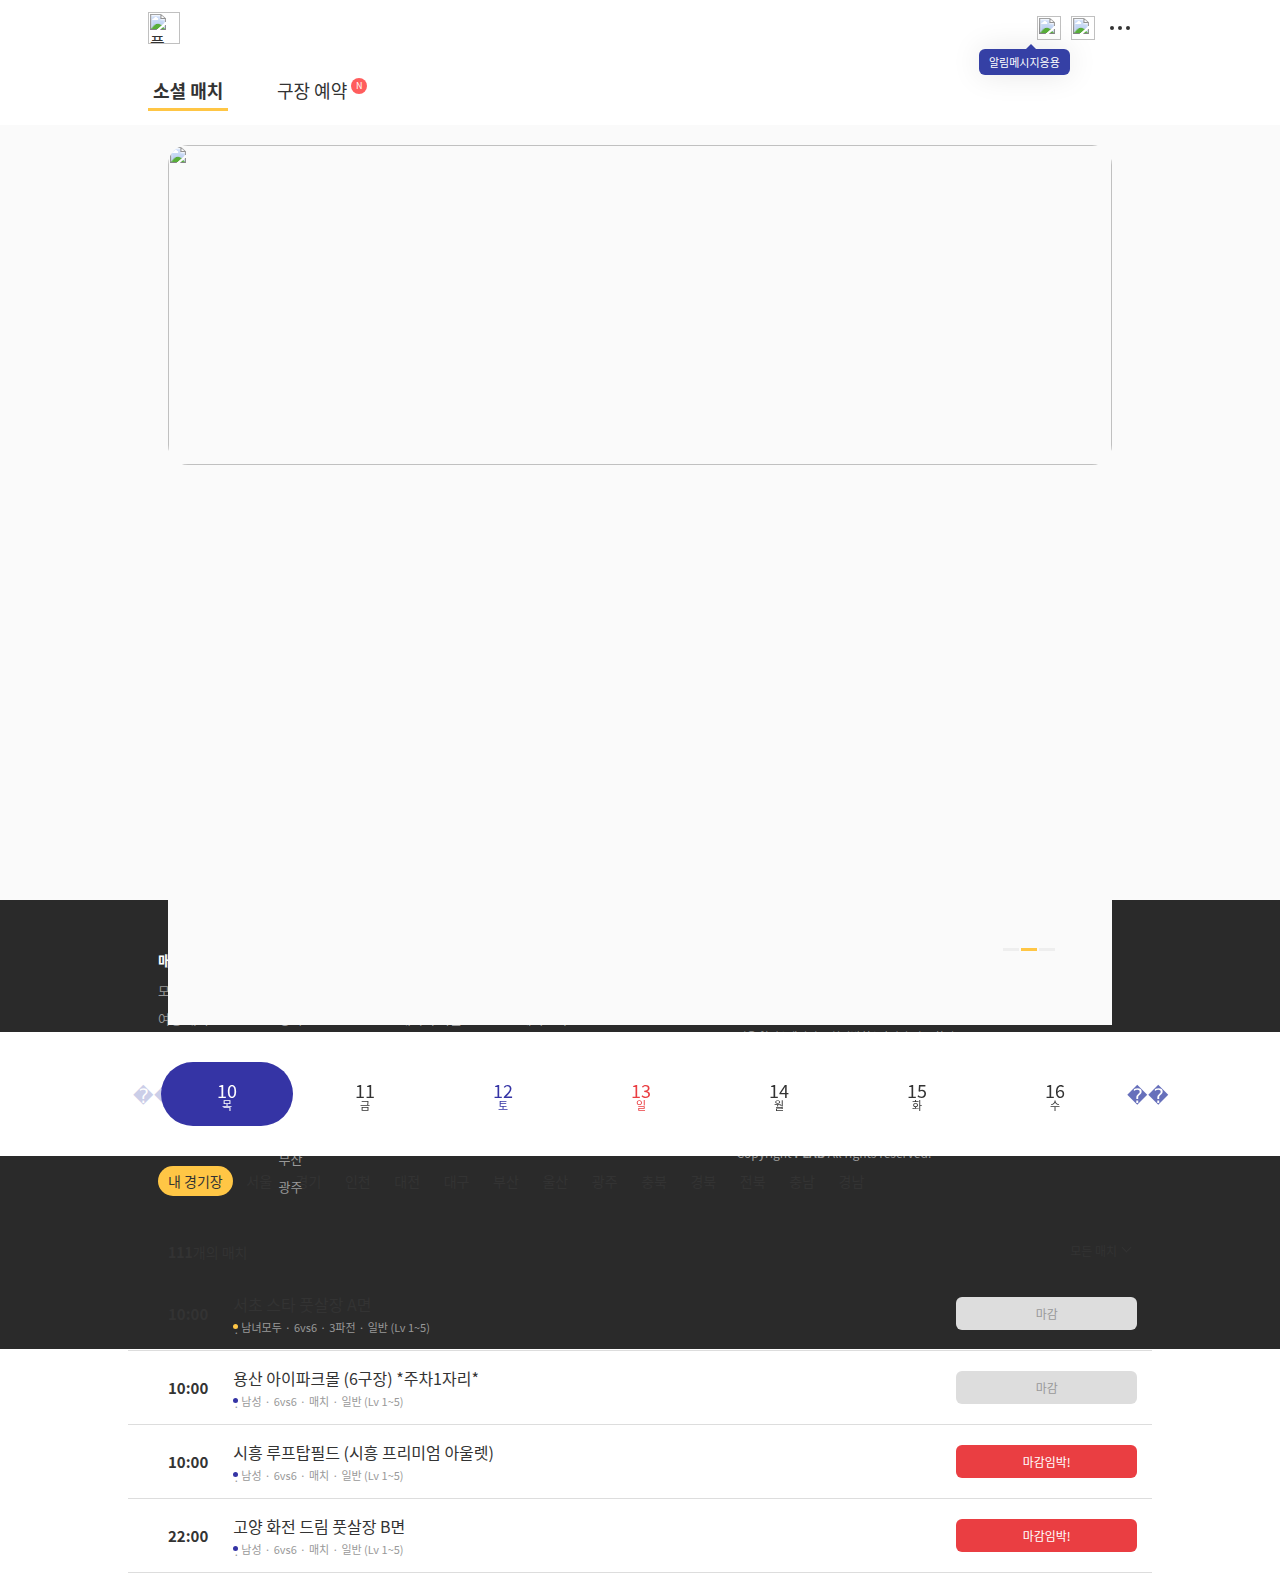
==== index81.html @ 41fa1c15 "6/13 중간 업로드" ====
<html>

<head>

    <!-- Anti-flicker snippet (recommended)  -->

    <!-- Bootstrap CSS -->
    <script src="https://code.jquery.com/jquery-2.2.4.min.js"
        integrity="sha256-BbhdlvQf/xTY9gja0Dq3HiwQF8LaCRTXxZKRutelT44=" crossorigin="anonymous"></script>
    <script type="text/javascript" src="http://ajax.googleapis.com/ajax/libs/jquery/1.8.3/jquery.min.js"> </script>
    
    <!-- modal -->
    <script src="https://cdnjs.cloudflare.com/ajax/libs/jquery/3.0.0/jquery.min.js"></script>
    <script src="https://cdnjs.cloudflare.com/ajax/libs/jquery-modal/0.9.1/jquery.modal.min.js"></script>
    <link rel="stylesheet" href="https://cdnjs.cloudflare.com/ajax/libs/jquery-modal/0.9.1/jquery.modal.min.css" />
    <!-- 메인배너 슬라이더 -->
    <script type="text/javascript" href="slick.min.js"></script>
    <!-- 사이트에서 가져온 CSS -->
    <!-- <link rel="stylesheet" type="text/css" href="styles6.css"> -->
    <link rel="stylesheet" type="text/css" href="styles1623313680.css">
    <link rel="stylesheet" type="text/css" href="slick.css">
    <link rel="stylesheet" type="text/css" href="slick-theme.css">

    <style>
        body,
        html {
            margin: 0;
            font-family: 'Apple SD Gothic Neo', 'Noto Sans CJK KR', 'Malgun Gothic', 'dotum', 'gulim', sans-serif;
            background-color: white;
            width: 100%;
            height: 100%;
            transition: 0.25s;
            -webkit-transition: 0.25s;
            -moz-transition: 0.25s;
            -o-transition: 0.25s;
        }

        html {
            height: 100%;
        }

        body {
            min-height: 100%;
        }

        * {
            box-sizing: border-box;
            outline: none;
        }

        img {
            border: 0 none;
        }

        a {
            outline: none;
            color: #333;
            text-decoration: none;
            cursor: pointer;
        }

        html,
        body,
        div,
        span,
        applet,
        object,
        iframe,
        h1,
        h2,
        h3,
        h4,
        h5,
        h6,
        p,
        blockquote,
        pre,
        a,
        abbr,
        acronym,
        address,
        big,
        cite,
        code,
        del,
        dfn,
        em,
        img,
        ins,
        kbd,
        q,
        s,
        samp,
        small,
        strike,
        strong,
        sub,
        sup,
        tt,
        var,
        b,
        u,
        i,
        center,
        dl,
        dt,
        dd,
        ol,
        ul,
        li,
        fieldset,
        form,
        label,
        legend,
        table,
        caption,
        tbody,
        tfoot,
        thead,
        tr,
        th,
        td,
        article,
        aside,
        canvas,
        details,
        embed,
        figure,
        figcaption,
        footer,
        header,
        hgroup,
        menu,
        nav,
        output,
        ruby,
        section,
        summary,
        time,
        mark,
        audio,
        video {
            margin: 0;
            padding: 0;
            border: 0;
            vertical-align: baseline;
        }

        ol,
        ul,
        li {
            list-style: none
        }

        pre {
            white-space: pre-wrap;
            word-wrap: break-word;
            word-break: keep-all;
            overflow: auto;
            font-family: 'Apple SD Gothic Neo', 'Noto Sans CJK KR', 'Malgun Gothic', 'dotum', 'gulim', sans-serif;
        }

        pre a {
            color: #3534A5;
            text-decoration: underline;
        }

        .clear {
            clear: both;
        }

        .hide {
            display: none;
        }

        /* 초기화 */
        article,
        aside,
        details,
        figcaption,
        figure,
        footer,
        header,
        hgroup,
        menu,
        nav,
        section {
            display: block
        }

        /*legend {position:absolute;margin:0;padding:0;font-size:0;line-height:0;text-indent:-9999em;overflow:hidden}*/
        img {
            vertical-align: middle;
        }

        input,
        button {
            margin: 0;
            padding: 0;
            font-family: 'Malgun Gothic', dotum, sans-serif;
            font-size: 1em
        }

        input[type="submit"] {
            cursor: pointer
        }

        button {
            cursor: pointer;
            border: none;
        }

        select {
            margin: 0
        }

        p {
            margin: 0;
            padding: 0;
            word-break: break-all
        }

        hr {
            display: none
        }

        pre {
            font-size: 1.1em
        }

        *,
        :after,
        :before {
            -webkit-box-sizing: border-box;
            -moz-box-sizing: border-box;
            box-sizing: border-box;
        }

        /* SET */
        [v-cloak] {
            display: none;
        }

        @media (min-width: 1024px) {
            .carousel--container {
                border-bottom: 1px solid #ddd;
                margin-bottom: 50px;
            }

            .carousel--container {
                background-color: #fafafa;
                margin: 0 auto;
            }

            .carousel--container .slick-slider {
                max-width: 1024px;
                padding: 0 40px;
                margin: 0 auto;
            }

            .carousel--hero {
                background-color: #fafafa;
                margin: 0 auto;
                margin-bottom: 6px;
                padding: 20px 0;
            }

            .carousel--ipsum {
                height: 320px;
                background-color: #333;
                ;
            }

            .carousel--title {
                padding: 40px 70px;
            }

            .carousel--title .carousel--title__starred {
                font-size: 14px;
            }

            .carousel--title h3 {
                font-size: 24px;
            }

            .carousel--title p {
                font-size: 14px;
            }

            .carousel--navi ul li {
                background-color: #ccc;
            }

            .carousel--card {
                height: 360px;
                padding: 50px;
            }

            .carousel--card .carousel--card--title {
                color: white;
                margin-top: 20px;
            }

            .carousel--card .carousel--card--title p {
                font-size: 20px;
            }

            .carousel--card .carousel--card--title h3 {
                font-size: 54px;
                margin-bottom: 30px;
            }

            .carousel--card .carousel--card--title span {
                color: #ffc645;
                font-size: 18px;
            }

            .carousel--card .carousel--card--emoji {
                font-size: 170px;
                right: 7%;
                bottom: 5%;
            }

            .carousel--img img {
                height: 320px;
            }

            .slick-slide img.carousel--img_m {
                display: none;
            }

            .slick-slide img.carousel--img_pc {
                display: block;
            }

            .carousel--card .carousel--card--overlay {
                padding: 50px;
            }

            .carousel--card .carousel--card--title img {
                height: 24px;
            }

            .carousel--card .carousel--card--overlay .carousel--card--title h3 {
                font-size: 27px;
            }

            .carousel--container .carousel--wrapper .slick-dots {
                right: 80px;
                bottom: 80px;
            }
        }


        /*SWIPETAB*/
        .swipe-tab-content {
            position: relative;
            min-height: 365px;


        }

        @media screen and (min-width: 767px) {
            .swipe-tab-content {
                min-height: 500px;
            }
        }

        .swipe-tab {
            display: flex;
            align-items: center;
            justify-content: center;
            background: none;
            border: 0;
            color: $swipe-tab-color;
            cursor: pointer;
            text-align: center;
            border-bottom: 2px solid rgba($swipe-active-tab-color, 0);
            transition: all 0.5s;
        }

        .swipe-tab:hover {}

        .swipe-tab.active-tab {
            color: white;
            font-weight: bold;
        }

        .swipe-tab .dateWrap {
            border-radius: 40px;
            padding: 13px 0;
            margin: 0 3px;
            display: none;
        }

        .swipe-tab .dateWrap:first-child {
            display: none;
        }

        .swipe-tab.slick-initialized .dateWrap {
            display: block;
        }

        .swipe-tab .dateWrap p {
            font-size: 18px;
            line-height: 14px;
            padding-top: 8px;
            font-weight: 400;
        }

        .swipe-tab .dateWrap span {
            font-size: 11px;
        }

        .swipe-tab.active-tab .dateWrap {
            background-color: #3540A5;
        }

        /* modal css */
@media (min-width: 1024px) {
	.modal--container.isFull .modal--wrapper {
		position: initial;
		height: 100%;
		width: 100%;
	}
	.modal--container.isFull .modal--body {
		overflow-y: initial;
		width: 540px;
		margin: 0 auto;
	}
	.modal--wrapper {
		width: 540px;
		height: 540px;
		right: 0;
		top: 50%;
		bottom: 50%;
		margin: auto;
		border-radius: 20px;
		transform: initial;
	}
	.modal--wrapper.isFull {
		border-radius: 20px;
		width: 540px;
		height: 540px;
	}
	#manager_home .modal--wrapper.isFull .modal--body {
		width: 540px;
	}
	.modal--no-data .intro-wrapper {
		width: 80%;
		margin: 0 auto;
	}
	.modal--no-data .intro-box .intro {
		font-size: 14px; 
	}
	.modal--no-data .desc li p {
		font-size: 14px;
	}
	/* .modal--wrapper {
		max-width: 540px;
		height: fit-content;
		padding-bottom: 100px;
		position: fixed;
		max-height: 540px;
	}
	.modal--wrapper--full {
		max-width: 540px;
		position: fixed;
		max-height: 540px;
	}
	.modal--wrapper.isFull {
		max-width: 540px;
		height: fit-content;
		padding-bottom: 100px;
		position: fixed;
		border-radius: 20px;
	} */
	.modal--wrapper.isFull .modal--bottom .modal--button .btn {
		border-radius: 0 0 20px 20px;
	}
	.modal--wrapper.isFullScroll {
		border-radius: 20px;
		height: 100%;
		max-width: 540px;
		max-height: 100%;
		margin-top: 50px;
		top: initial;
		bottom: initial;
	}
	.modal--mask.white--mask {
		background-color: white;
	}
	.my--style--title {
		font-size: 14px;
		margin: 0;
		background-color: white;
		color: #333;
		text-align: center;
		padding: 20px;
		margin-bottom: 30px;
		width: 100%;
		display: block;
		border-bottom: 1px solid #ddd;
	}
}

    </style>
</head>

<body>
    <div class="container" id="plabContainer">
        <div class="navbar" id="navbar-main">
            <div class="navContainer home">
                <div class="newLogo">
                    <a href="/"><img src="https://plab-football.s3.amazonaws.com/static/img/logo.svg" alt="플랩풋볼"></a>
                </div>
                <div class="top--menu" id="userMenu">
                    <!-- <div class="">
                    <input id="searchId" placeholder="지역, 구장">
                    <span id="searchBtn" onclick="getSearch()">검색</span>
                  </div> -->

                    <div class="mainTab">
                        <!-- <a href="/mypage/myrecord/">
                        <img src="https://plab-football.s3.amazonaws.com/static/img/ic_plabfit.svg" alt="플랩핏">
                      </a> -->
                        <a href="/mypage/myplab/">
                            <img src="https://plab-football.s3.amazonaws.com/static/img/ic_mymatch.svg" alt="나의 매치">
                            <transition name="fade" v-if="waitReviews">
                                <div class="filter__toast">알림메시지응용</div>
                            </transition>
                        </a>
                        <a href="/mypage/">
                            <img src="https://plab-football.s3.amazonaws.com/static/img/ic_my.svg" alt="나의 플랩풋볼">
                        </a>
                    </div>

                    <div id="sidebar-main-trigger" class="icon">
                        <div class="moreIconWrap">
                            <div class="moreIcon"></div>
                            <div class="moreIcon"></div>
                            <div class="moreIcon"></div>
                        </div>
                    </div>

                </div>
            </div>
        </div>

        <div class="sidebar main" id="sidebar-main">
            <div class="wrapper">
                <nav>
                    <ul class="menu">
                        <li>
                            <a href="/about/">
                                <img src="https://plab-football.s3.amazonaws.com/static/img/ic_about.svg" alt="플랩풋볼 소개">
                                <span>플랩풋볼 소개</span>
                            </a>
                        </li>
                        <li>
                            <a href="/manager/apply/">
                                <img src="https://plab-football.s3.amazonaws.com/static/img/ic_about_manager.svg"
                                    alt="플랩풋볼 매니저 지원">
                                <span>매니저 지원</span>
                            </a>
                        </li>
                        <!--
                    <li>
                      <a href="/partnership/">
                        <img src="https://plab-football.s3.amazonaws.com/static/img/ic_about.svg">
                        <span>구장 제휴 안내</span>
                      </a>
                    </li>-->
                        <li class="separateLine"></li>
                        <li>
                            <a href="/cs/6/topics/">
                                <img src="https://plab-football.s3.amazonaws.com/static/img/ic_notice.svg" alt="공지사항">
                                <span>공지사항</span>
                            </a>
                        </li>
                        <li>
                            <a href="/cs/">
                                <img src="https://plab-football.s3.amazonaws.com/static/img/ic_help.svg" alt="자주 묻는 질문">
                                <span>자주 묻는 질문</span>
                            </a>
                        </li>
                        <li>
                            <a href="http://pf.kakao.com/_xmxhlAC">
                                <img src="https://plab-football.s3.amazonaws.com/static/img/ic_1on1.svg" alt="1:1 문의">
                                <span>1:1 문의</span>
                            </a>
                        </li>
                        <li class="separateLine"></li>
                        <p class="sideSub">SNS에서 플랩풋볼의 스토리를 들어보세요</p>
                        <li class="submenu">
                            <a href="https://www.facebook.com/plabfootball/?eid=ARCbIV7J0pdkC-eNTR8kOKz3Ce0WYjnpR9McmLlOQheslzEURQrjx5wYdcwv0SAVs3DofNPxG6_iaY_f"
                                target="_blank">
                                <img src="https://plab-football.s3.amazonaws.com/static/img/ic_fb.svg" alt="플랩풋볼 페이스북">
                                <span>페이스북</span>
                            </a>
                        </li>
                        <li class="submenu">
                            <a href="https://www.facebook.com/groups/plabfootball/" target="_blank">
                                <img src="https://plab-football.s3.amazonaws.com/static/img/ic_fbgroup.svg"
                                    alt="플랩풋볼 페이스북 그룹">
                                <span>페이스북 그룹</span>
                            </a>
                        </li>
                        <li class="submenu">
                            <a href="https://www.instagram.com/plabfootball/" target="_blank">
                                <img src="https://plab-football.s3.amazonaws.com/static/img/ic_ig.svg" alt="플랩풋볼 인스타그램">
                                <span>인스타그램</span>
                            </a>
                        </li>
                    </ul>
                </nav>
            </div>
        </div>

        <div id="app">
            <div class="navigation--container">
                <div class="navigation--wrapper">
                    <div class="navigation--item">
                        <a class="selected" href="/">소셜 매치</a>
                        <a href="/rental/">
                            구장 예약
                            <span class="is_new">N</span>
                        </a>
                    </div>
                </div>
            </div>
            <div class="carousel--container">
                <ul class="carousel--wrapper slick-initialized slick-slider slick-dotted">
                    <!-- 슬라이드 main -->
                    <div class="slick-list draggable">
                        <div class="slick-track"
                            style="opacity: 1; width: 10384px; transform: translate3d(-1888px, 0px, 0px);">
                            <li class="carousel--hero slick-slide slick-cloned" data-slick-index="-1" aria-hidden="true"
                                tabindex="-1" style="width: 944px;"><a href="#" tabindex="-1">
                                    <div class="carousel--img">
                                        <img src="images/img1.gif" class="carousel--img_m">
                                        <img src="images/img1.gif" class="carousel--img_pc">
                                    </div>
                                </a></li>
                            <li class="carousel--hero slick-slide" data-slick-index="0" aria-hidden="true" tabindex="-1"
                                role="tabpanel" id="slick-slide10" aria-describedby="slick-slide-control10"
                                style="width: 944px;">
                                <a href="#" tabindex="-1">
                                    <div class="carousel--img">
                                        <img src="images/img2.gif" class="carousel--img_m">
                                        <img src="images/img2.gif" class="carousel--img_pc">
                                    </div>
                                </a>
                            </li>
                            <li class="carousel--hero slick-slide slick-current slick-active" data-slick-index="1"
                                aria-hidden="false" tabindex="0" role="tabpanel" id="slick-slide11"
                                aria-describedby="slick-slide-control11" style="width: 944px;"><a href="#" tabindex="0">
                                    <div class="carousel--img">
                                        <img src="images/img3.gif" class="carousel--img_m">
                                        <img src="images/img3.gif" class="carousel--img_pc">
                                    </div>
                                </a></li>

                            <!-- main 사진을 중앙에 보여주고 그 외 사진은 숨겨놓음 -->
                            <li class="carousel--hero slick-slide slick-cloned" data-slick-index="5" aria-hidden="true"
                                tabindex="-1" style="width: 944px;"><a href="#" tabindex="-1">
                                    <div class="carousel--img"><img src="images/img1.gif" class="carousel--img_m"> <img
                                            src="images/img1.gif" class="carousel--img_pc"></div>
                                </a></li>
                            <li class="carousel--hero slick-slide slick-cloned" data-slick-index="6" aria-hidden="true"
                                tabindex="-1" style="width: 944px;"><a href="#" tabindex="-1">
                                    <div class="carousel--img"><img src="images/img2.gif" class="carousel--img_m"> <img
                                            src="images/img2.gif" class="carousel--img_pc"></div>
                                </a></li>
                            <li class="carousel--hero slick-slide slick-cloned" data-slick-index="7" aria-hidden="true"
                                tabindex="-1" style="width: 944px;"><a href="#" tabindex="-1">
                                    <div class="carousel--img"><img src="images/img3.gif" class="carousel--img_m"> <img
                                            src="#" class="carousel--img_pc"></div>
                                </a></li>

                        </div>
                    </div>
                    <ul class="slick-dots" style="" role="tablist">
                        <li class="" role="presentation">
                            <button type="button" role="tab" id="slick-slide-control10" aria-controls="slick-slide10"
                                aria-label="1 of 3" tabindex="-1">1</button>
                        </li>
                        <li role="presentation" class="slick-active"><button type="button" role="tab"
                                id="slick-slide-control11" aria-controls="slick-slide11" aria-label="2 of 3"
                                tabindex="0" aria-selected="true">2</button>
                        </li>
                        <li role="presentation" class=""><button type="button" role="tab" id="slick-slide-control12"
                                aria-controls="slick-slide12" aria-label="3 of 3" tabindex="-1">3</button>
                        </li>
                    </ul>
                </ul>
            </div>

            <div class="main--match--container">
                <div id="dateNav" class="sub-header">
                    <div class="tabWrap">
                        <div class="swipe-tabs">
                            <ul class="swipe-tab slick-initialized slick-slider"><button
                                    class="slick-prev slick-arrow slick-disabled" aria-label="Previous" type="button"
                                    aria-disabled="true" style="">Previous</button>
                                <div class="slick-list draggable">
                                    <div class="slick-track"
                                        style="opacity: 1; width: 1932px; transform: translate3d(0px, 0px, 0px);">
                                        <li class="dateWrap slick-slide isActive slick-slide slick-current slick-active"
                                            data-slick-index="0" aria-hidden="false" tabindex="0" style="width: 132px;">
                                            <p>10</p> <span>목</span>
                                        </li>
                                        <li class="dateWrap slick-slide slick-active" data-slick-index="1"
                                            aria-hidden="false" tabindex="0" style="width: 132px;">
                                            <p>11</p> <span>금</span>
                                        </li>
                                        <li class="dateWrap slick-slide isSat slick-active" data-slick-index="2"
                                            aria-hidden="false" tabindex="0" style="width: 132px;">
                                            <p>12</p> <span>토</span>
                                        </li>
                                        <li class="dateWrap slick-slide isSun slick-active" data-slick-index="3"
                                            aria-hidden="false" tabindex="0" style="width: 132px;">
                                            <p>13</p> <span>일</span>
                                        </li>
                                        <li class="dateWrap slick-slide slick-active" data-slick-index="4"
                                            aria-hidden="false" tabindex="0" style="width: 132px;">
                                            <p>14</p> <span>월</span>
                                        </li>
                                        <li class="dateWrap slick-slide slick-active" data-slick-index="5"
                                            aria-hidden="false" tabindex="0" style="width: 132px;">
                                            <p>15</p> <span>화</span>
                                        </li>
                                        <li class="dateWrap slick-slide slick-active" data-slick-index="6"
                                            aria-hidden="false" tabindex="0" style="width: 132px;">
                                            <p>16</p> <span>수</span>
                                        </li>
                                        <li class="dateWrap slick-slide" data-slick-index="7" aria-hidden="true"
                                            tabindex="-1" style="width: 132px;">
                                            <p>17</p> <span>목</span>
                                        </li>
                                        <li class="dateWrap slick-slide" data-slick-index="8" aria-hidden="true"
                                            tabindex="-1" style="width: 132px;">
                                            <p>18</p> <span>금</span>
                                        </li>
                                        <li class="dateWrap slick-slide isSat" data-slick-index="9" aria-hidden="true"
                                            tabindex="-1" style="width: 132px;">
                                            <p>19</p> <span>토</span>
                                        </li>
                                        <li class="dateWrap slick-slide isSun" data-slick-index="10" aria-hidden="true"
                                            tabindex="-1" style="width: 132px;">
                                            <p>20</p> <span>일</span>
                                        </li>
                                        <li class="dateWrap slick-slide" data-slick-index="11" aria-hidden="true"
                                            tabindex="-1" style="width: 132px;">
                                            <p>21</p> <span>월</span>
                                        </li>
                                        <li class="dateWrap slick-slide" data-slick-index="12" aria-hidden="true"
                                            tabindex="-1" style="width: 132px;">
                                            <p>22</p> <span>화</span>
                                        </li>
                                        <li class="dateWrap slick-slide" data-slick-index="13" aria-hidden="true"
                                            tabindex="-1" style="width: 132px;">
                                            <p>23</p> <span>수</span>
                                        </li>
                                    </div>
                                </div><button class="slick-next slick-arrow" aria-label="Next" type="button" style=""
                                    aria-disabled="false">Next</button>
                            </ul>
                        </div>
                    </div>
                </div>
                <div class="main__filter">
                    <div class="main__match-filter">
                        <ul>
                            <li><a class="match-filter-item--active">내 경기장</a></li>
                            <li><a class="">서울</a></li>
                            <li><a class="">경기</a></li>
                            <li><a class="">인천</a></li>
                            <li><a class="">대전</a></li>
                            <li><a class="">대구</a></li>
                            <li><a class="">부산</a></li>
                            <li><a class="">울산</a></li>
                            <li><a class="">광주</a></li>
                            <li><a class="">충북</a></li>
                            <li><a class="">경북</a></li>
                            <li><a class="">전북</a></li>
                            <li><a class="">충남</a></li>
                            <li><a class="">경남</a></li>
                        </ul>
                    </div>
                    <div class="main--match--filter">
                        <div class="filter--results">
                            <p style=""><strong>111</strong>개의 매치</p>
                        </div>
                        <div class="filter--wrapper" id="filter--wrapper" data-toggle="modal"
                            data-target="#modalContainer">
                            <span>모든 매치</span>
                            <!---->
                        </div>
                    </div>
                </div>
            </div>


            <div class="list--match-schedule--container">
                <ul>
                    <!---->
                    <li class="list--match-schedule--item"><a>
                            <div class="list--match-schedule__time">
                                <p>10:00</p>
                            </div>
                            <div class="list--match-schedule__info">
                                <!---->
                                <!---->
                                <div class="match-list__title">
                                    <h3>서초 스타 풋살장 A면</h3>
                                    <!---->
                                </div>
                                <div class="label--match-option"><span class="match--option isMix">남녀모두</span>
                                    <span>6vs6</span>
                                    <span>3파전</span> <span>일반 (Lv 1~5)</span>
                                    <!---->
                                    <!---->
                                    <!---->
                                </div>
                            </div>
                            <div class="list--match-schedule__status">
                                <div class="match-status isFull">
                                    <p>마감</p>
                                </div>
                            </div>
                        </a>
                        <!---->
                        <!---->
                        <!---->
                        <!---->
                        <!---->
                    </li>
                    <li class="list--match-schedule--item"><a>
                            <div class="list--match-schedule__time">
                                <p>10:00</p>
                            </div>
                            <div class="list--match-schedule__info">
                                <!---->
                                <!---->
                                <div class="match-list__title">
                                    <h3>용산 아이파크몰 (6구장) *주차1자리*</h3>
                                    <!---->
                                </div>
                                <div class="label--match-option"><span class="match--option isMen">남성</span>
                                    <span>6vs6</span>
                                    <span>매치</span> <span>일반 (Lv 1~5)</span>
                                    <!---->
                                    <!---->
                                    <!---->
                                </div>
                            </div>
                            <div class="list--match-schedule__status">
                                <div class="match-status isFull">
                                    <p>마감</p>
                                </div>
                            </div>
                        </a>
                        <!---->
                        <!---->
                        <!---->
                        <!---->
                        <!---->
                    </li>
                    <li class="list--match-schedule--item"><a>
                            <div class="list--match-schedule__time">
                                <p>10:00</p>
                            </div>
                            <div class="list--match-schedule__info">
                                <!---->
                                <!---->
                                <div class="match-list__title">
                                    <h3>시흥 루프탑필드 (시흥 프리미엄 아울렛) </h3>
                                    <!---->
                                </div>
                                <div class="label--match-option"><span class="match--option isMen">남성</span>
                                    <span>6vs6</span>
                                    <span>매치</span> <span>일반 (Lv 1~5)</span>
                                    <!---->
                                    <!---->
                                    <!---->
                                </div>
                            </div>
                            <div class="list--match-schedule__status">
                                <div class="match-status isHurry">
                                    <p>마감임박!</p>
                                </div>
                            </div>
                        </a>
                        <!---->
                        <!---->
                        <!---->
                        <!---->
                        <!---->
                    </li>
                    <li class="list--match-schedule--item"><a>
                            <div class="list--match-schedule__time">
                                <p>22:00</p>
                            </div>
                            <div class="list--match-schedule__info">
                                <!---->
                                <!---->
                                <div class="match-list__title">
                                    <h3>고양 화전 드림 풋살장 B면</h3>
                                    <!---->
                                </div>
                                <div class="label--match-option"><span class="match--option isMen">남성</span>
                                    <span>6vs6</span>
                                    <span>매치</span> <span>일반 (Lv 1~5)</span>
                                    <!---->
                                    <!---->
                                    <!---->
                                </div>
                            </div>
                            <div class="list--match-schedule__status">
                                <div class="match-status isHurry">
                                    <p>마감임박!</p>
                                </div>
                            </div>
                        </a>
                        <!---->
                        <!---->
                        <!---->
                        <!---->
                        <!---->
                    </li>

                </ul>
            </div>


        </div>



    </div>

    <!--  -->

    <div id="footer">
        <div class="footerWrap">

            <div class="footerNav">
                <ul>
                    <h3>매치</h3>
                    <li>
                        <a href="/">모든 매치</a>
                    </li>
                    <li>
                        <a href="/explore/1/matches/">여성 매치</a>
                    </li>
                    <li>
                        <a href="/explore/2/matches/">남녀모두 매치</a>
                    </li>
                    <li>
                        <a href="/explore/22/matches/">초급 매치</a>
                    </li>
                    <li>
                        <a href="/explore/3/matches/">중급 매치</a>
                    </li>
                </ul>
                <ul class="footerDul">
                    <h3>서비스 지역</h3>
                    <li>
                        <a href="/region/1/matches/">서울</a>
                    </li>
                    <li>
                        <a href="/region/3/matches/">경기</a>
                    </li>
                    <li>
                        <a href="/region/8/matches/">인천</a>
                    </li>
                    <li>
                        <a href="/region/7/matches/">대전·충청</a>
                    </li>
                    <!-- <li>
                  <a href="/region/13/matches/">충북</a>
                </li> -->
                    <li>
                        <a href="/region/2/matches/">대구·경북</a>
                    </li>
                    <li>
                        <a href="/region/11/matches/">울산</a>
                    </li>
                    <li>
                        <a href="/region/10/matches/">부산</a>
                    </li>
                    <li>
                        <a href="/region/6/matches/">광주</a>
                    </li>
                </ul>
                <ul>
                    <h3>플랩풋볼</h3>
                    <li>
                        <a href="/about/">플랩풋볼 소개</a>
                    </li>
                    <li>
                        <a href="/manager/apply/">매니저 지원</a>
                    </li>
                    <li>
                        <a href="https://www.notion.so/LET-S-PLAB-4718d190580047e6ab6ecb34a0dac215">채용</a>
                    </li>
                    <li>
                        <a href="/cs/6/topics/">공지사항</a>
                    </li>
                    <li>
                        <a href="/cs/">자주 묻는 질문</a>
                    </li>
                    <li>
                        <a href="http://pf.kakao.com/_xmxhlAC">1:1 문의</a>
                    </li>
                </ul>
                <ul>
                    <h3>소셜 미디어</h3>
                    <li>
                        <a href="https://www.instagram.com/plabfootball/" target="_blank">인스타그램</a>
                    </li>
                    <li>
                        <a href="https://www.facebook.com/plabfootball/?eid=ARCbIV7J0pdkC-eNTR8kOKz3Ce0WYjnpR9McmLlOQheslzEURQrjx5wYdcwv0SAVs3DofNPxG6_iaY_f"
                            target="_blank">페이스북</a>
                    </li>
                    <li>
                        <a href="https://www.facebook.com/groups/plabfootball/" target="_blank">페이스북 그룹</a>
                    </li>
                </ul>
            </div>
            <div class="company">
                <h2><a href="/">plabfootball.com</a></h3>
                    <p>풋살하고 싶을 땐, 플랩풋볼</p>
                    <span><a href="/term/">이용 약관 | </a><a href="/privacy/">개인정보 처리방침 | </a><a
                            href="https://www.ftc.go.kr/bizCommPop.do?wrkr_no=6508100575">사업자 정보 확인</a></span><br>
                    <span>플랩풋볼 | 서울특별시 마포구 잔다리로31 제우피스빌딩 2층 | contact@plabfootball.com</span>
                    <span>주식회사 마이플레이컴퍼니 | 사업자번호 650-81-00575 | 대표 강동규 | 통신판매업 신고 2020-서울마포-4411</span>
                    <span class="copyright">Copyright <b>PLAB</b> All rights reserved.</span>
            </div>
        </div>
    </div>
    </div>
    <div data-sidebar-main="mask"
        style="position: fixed; inset: 0px; z-index: 2999; display: none; background-color: rgb(0, 0, 0); opacity: 0.5;">
    </div>

    <script>
        $(document).ready(function () {

            // 모든 매치 모달팝업 클릭이벤트
            // filter--wrapper
            $('#filter--wrapper').on("click", function () {
                console.log("clicked");
                $("#modalContainer").modal("show");
            });

        });


        /* 
                $(document).ready(function () {

            // 모든 매치 모달팝업 클릭이벤트
            // filter--wrapper
            $('#filter--wrapper').on("click", function () {
                console.log("clicked");
                $("#modal--container").modal("show");
            });

        });
        
        */
    </script>
</body>

</html>
---- styles6.css ----
@charset "UTF-8";
@import url('https://fonts.googleapis.com/css2?family=Montserrat:wght@700&display=swap');
/* CSS Document */
body, html {
	margin: 0;
	font-family:'Apple SD Gothic Neo','Noto Sans CJK KR', 'Malgun Gothic', 'dotum', 'gulim',sans-serif;
	color: #333;
	background-color: white;
	width:100%;
	height: 100%;
	transition: 0.25s;
	-webkit-transition: 0.25s;
	-moz-transition: 0.25s;
	-o-transition: 0.25s;
}
html {
  height: 100%;
}
body {
  min-height: 100%;
}
* {
	box-sizing: border-box;
	outline: none;
}
img {
	border:0 none;
}
a {
	outline:none;
	color:#333;
	text-decoration:none;
	cursor: pointer;
}
html, body, div, span, applet, object, iframe, h1, h2, h3, h4, h5, h6, p, blockquote, pre, a, abbr, acronym, address, big, cite, code, del, dfn, em, img, ins, kbd, q, s, samp, small, strike, strong, sub, sup, tt, var, b, u, i, center, dl, dt, dd, ol, ul, li, fieldset, form, label, legend, table, caption, tbody, tfoot, thead, tr, th, td, article, aside, canvas, details, embed, figure, figcaption, footer, header, hgroup, menu, nav, output, ruby, section, summary, time, mark, audio, video {
	margin: 0;
	padding: 0;
	border: 0;
	vertical-align: baseline;
}
ol, ul, li {
	list-style:none
}
pre {
	white-space: pre-wrap;
	word-wrap: break-word;
	word-break: keep-all;
	overflow: auto;
	font-family:'Apple SD Gothic Neo','Noto Sans CJK KR', 'Malgun Gothic', 'dotum', 'gulim',sans-serif;
}
pre a {
    color: #3534A5;
    text-decoration: underline;
}
.clear {
	clear: both;
}
.hide {
	display: none;
}

/* 초기화 */
article, aside, details, figcaption, figure, footer, header, hgroup, menu, nav, section {display:block}
/*legend {position:absolute;margin:0;padding:0;font-size:0;line-height:0;text-indent:-9999em;overflow:hidden}*/
img {vertical-align:middle;}
input, button {margin:0;padding:0;font-family:'Malgun Gothic', dotum, sans-serif;font-size:1em}
input[type="submit"]{cursor:pointer}
button {cursor:pointer; border:none;}

select {margin:0}
p {margin:0;padding:0;word-break:break-all}
hr {display:none}
pre {font-size:1.1em}

*, :after, :before {
    -webkit-box-sizing: border-box;
    -moz-box-sizing: border-box;
    box-sizing: border-box;
}
/*FORM*/
form p {
	font-size: 12px;
	margin-top: 20px;
	margin-left: 5px;
}

/*INPUT*/
input[type=text],input[type=password], textarea, select {
	-webkit-transition: all 0.30s ease-in-out;
	-moz-transition: all 0.30s ease-in-out;
	-ms-transition: all 0.30s ease-in-out;
	-o-transition: all 0.30s ease-in-out;
	outline: none;
}

input[type=text]:focus,input[type=password]:focus, textarea:focus, select:focus{
	border: 1px solid #3540A5 !important;
}
input {
	padding: 15px 10px;
	border-radius: 6px;
	border: 1px solid #ddd;
	box-shadow: none;
	outline: none;
	background-color: #fafafa;
	-webkit-appearance: none;
    appearance: none;
	font-size: 16px;
	color: #333333;
}
select {
    background: url('./../img/ic_arrow.png') no-repeat 95% 50%;
	padding: 15px 10px;
	border-radius: 6px;
	border: 1px solid #ddd;
	box-shadow: none;
	outline: none;
	color: #333333;
	background-color: #fafafa;
	-webkit-appearance: none;
	font-size: 16px;
    -webkit-appearance: none;
    -moz-appearance: none;
    -ms-appearance: none;
    -o-appearance: none;
    appearance: none;
    -webkit-box-sizing: border-box;
    -moz-box-sizing: border-box;
    box-sizing: border-box;
}
input.inputFull, select.inputFull {
	width: 100%;
}
.inputWrap50 {
	width: 49%;
	float: left;
}
.inputWrap50:first-child {
	margin-right: 1%;
}
.inputWrap50:nth-child(2) {
	margin-left: 1%;
}
.inputWrap33 {
	width: 32%;
	float: left;
	margin-left: 2%;
}
.inputWrap33:first-child {
	margin-left: 0;
}
.inputWrap33 input, .inputWrap33 textarea, .inputWrap33 select{
	width: 100%;
}
.select50R {
}
.inputWrap {
	margin: 5px 0;
	/**display: inline-flex;**/
	width: 100%;
	overflow: auto;
}
.inputDWrap {
	overflow: auto;
	margin: 5px 0;
	display: inline-block;
	width: 100%;
}
.input3Wrap {
	margin: 5px 0;
	/**display: inline-flex;**/
	width: 100%;
	overflow: auto;
}
.input3Wrap select:nth-child(3) {
	margin: 0 2%;
}
form.orderForm {
	max-width: 480px;
	margin: 0 auto;
}
.orderTitle {
	margin: 0 20px;
	padding-top: 30px;
}
.orderTitle h2 {
	font-size: 24px;
	font-weight: 300;
	border-bottom: 3px solid #FFC645;
	display: inline-block;
	margin-bottom: 8px;
}
form.orderForm input {
	padding: 12px 10px;
}
form.orderForm .inputWrap label {
	float: left;
	width: 25%;
	margin: inherit;
	line-height: 35px;
	display: inherit;
	font-size: 14px;
}
form.orderForm .inputWrap span {
	font-size: 12px;
	word-break: keep-all;
}
form.orderForm .inputWrap .nowParking {
	font-size: 12px;
	color: #14B569;
	font-weight: 600;
	margin-left: 0;
	margin-top: 10px;
	word-break: keep-all;
}
form.orderForm .inputWrap .inputNotice {
	font-size: 12px;
	color: #14B569;
	margin-left: 0;
	margin-bottom: 10px;
	margin-top: 5px;
	word-break: keep-all;
}
form.orderForm .inputWrap .nowParking a,
form.orderForm .inputWrap .inputNotice a
{
	display: block;
	text-decoration: underline;
	color: #3534A5;
	padding: 5px 0;
}
form.orderForm fieldset h3 {
	margin-bottom: 10px;
}
form.orderForm .orderInfo {
	padding: 20px;
}
form.orderForm .orderInfo h3 {
	color: #3540A5;
}
form.orderForm .orderPay {
	background-color: #3540A5;
	color: white;
	padding: 20px;
}
form.orderForm .orderPay fieldset {
	margin-bottom: 20px;
	padding-bottom: 20px;
}
form.orderForm .orderPay .payment h3 {
	color: #FFC645;
}
form.orderForm .inputWrap input {
}
form.orderForm .inputWrapper {
	width: 75%;
	float: left;
}
.radioWrap {
    display: inline-block;
    margin-right: 20px;
}
.radioBtn {
	display: inline-block;
    position: relative;
    padding-left: 25px;
    cursor: pointer;
    font-size: 18px;
    -webkit-user-select: none;
    -moz-user-select: none;
    -ms-user-select: none;
    user-select: none;
}
.radioBtn input {
    position: absolute;
    opacity: 0;
    cursor: pointer;
}
.radioBtn input:checked ~ .checkmark {
    background-color: #ea3e42;
    border: 1px solid #ea3e42;
}
.radioBtn input:checked ~ .checkmark:after {
	display: block;
}
.radioBtn .checkmark:after {
	top: 6px;
    left: 6px;
    width: 6px;
    height: 6px;
    border-radius: 50%;
    background: white;
}
.checkmark:after {
	content: "";
    position: absolute;
    display: none;
}
.checkmark {
	position: absolute;
    top: 0;
    left: 0;
    height: 20px;
    width: 20px;
    border: 1px solid #ddd;
    background-color: #eee;
    border-radius: 50%;
}
/*CheckboxCustom*/
.checkbox {
  position: absolute;
  opacity: 0;
  width: inherit;
}

.checkbox + label {
	position: relative;
	cursor: pointer;
	padding: 0;
	font-size: 14px;
}
.checkbox + label.stdCheck {
	font-size: 18px;
	display: block;
}
.checkbox + label.stdCheck p {
	display: inline-block;
	font-size: 14px;
}
.filterItem span {
	font-size: 12px;
	color: #999;
	display: block;
}

.checkbox:hover + label:before {
}

.checkbox:focus + label:before {
}

.checkbox:checked + label:before {
	background: #3540A5;
}

.checkbox:checked + label:after {
	content: '';
	position: absolute;
	left: 5px;
	top: 8px;
	background: #dddddd;
	width: 2px;
	height: 2px;
	box-shadow: 
	  2px 0 0 white,
	  4px 0 0 white,
	  4px -2px 0 white,
	  4px -4px 0 white,
	  4px -6px 0 white,
	  4px -8px 0 white;
	transform: rotate(45deg);
}
.checkbox + label:before {
	content: '';
	margin-right: 5px;
	display: inline-block;
	vertical-align: text-top;
	width: 20px;
	height: 20px;
	background: #dddddd;
	border-radius: 100px;
}
.filterItem .checkbox + label:before {
	margin-top: 4px;
	float: left;
	width: 27px;
	height: 27px;
}
.filterItem .checkbox:checked + label:after {
	left: 8px;
	top: 17px;
}
/*FILTER*/
.filter {
	padding: 20px;
	background-color: #1a1a1a;
	color: white;
}
.filter ul {
	display: flex;
	flex-wrap: wrap;
}
.filter h2 {
	margin-bottom: 10px;
	font-size: 16px;
}
.filter h3 {
	margin-bottom: 5px;
	font-weight: 400;
	font-size: 14px;
}
.filter ul li {
	margin: 10px 0;
	margin-right: 5px;
}
.filterCheck {
  position: absolute;
  opacity: 0;
  width: inherit;
}
.filterCheck label {
}
.filterCheck + label {
	position: relative;
	cursor: pointer;
	font-size: 12px;
	color: #999;
	border-radius: 20px;
	padding: 5px 10px;
	background-color: black;
}
.filterCheck.grey + label {
	color: #999999;
	background-color: #eeeeee;
}

.filterCheck:checked + label {
	color: #2a2a2a;
	background-color: #FFC645;
}
/*BTN*/
.btn {
	width: 100%;
	background-color: #3540A5;
	color: white;
	border-radius: 6px;
	border: none;
	box-shadow: none;
	padding: 15px 10px;
	-webkit-transition: background-color 0.3s ease-out;
	-moz-transition: background-color 0.3s ease-out;
	-o-transition: background-color 0.3s ease-out;
	transition: background-color 0.3s ease-out;
	-webkit-appearance: none;
	display: block;
	text-align: center;
	cursor: pointer;
}
.btn.small {
	width: initial;
	min-width: 120px;
	background-color: #eee;
	color: #2a2a2a;
	font-size: 14px;
	border-radius: 50px;
	display: inline-block;
	padding: 10px;
	cursor: pointer;
}
.btn.normal {
	background-color: #eee;
	color: #333;
	width: 50%;
	margin: 0 auto;
}
.btn.smRegist {
	background-color: #FFC645;
	color: #2a2a2a;
	font-size: 14px;
	display: initial;
	padding: 10px 14px;
}
.btn.action {
    background-color: #3540A5;
    width: 80%;
    font-size: 18px;
    line-height: 24px;
}
.btn.return {
	background-color: #ddd;
	color: #666;
	padding: 10px 0;
}
.btn.wide {
	max-width: 480px;
	padding: 20px;
}
.btn.registKS {
	width: 90%;
	background-color: #fae100;
	color: #2a2a2a;
	font-size: 16px;
	display: block;
	padding: 14px 14px;
	margin: 10px auto;
	position: relative;
}
.btn.registKS:before {
	content: '';
	width: 24px;
	height: 24px;
	position: absolute;
	left: 0;
	background-image: url('https://plab-football.s3.amazonaws.com/static/img/logo.svg');
}
.btn.regist {
	width: 90%;
	background-color: #3534A5;
	color: white;
	font-size: 16px;
	display: block;
	padding: 14px 14px;
	margin: 10px auto;
	position: relative;
}
.btn.mcTitle {
	max-width: 480px;
	padding: 0 20px;
	line-height: 48px;
	font-size: 20px;
	font-weight: 200;
}
.btn.addList {
	max-width: 150px;
	text-align: center;
	padding: 20px 20px;
	background-color: #eeeeee;
	color: #333;
}
.btn.bottomFull {
	width: 100%;
	border-radius: 0;
}
.btn.halfBigger {
	width: 49%;
	float: left;
	padding: 20px 10px;
}
.btn.halfBigger:first-child {
	margin-right: 1%;
}
.btn.halfBigger:nth-child(2) {
	margin-left: 1%;
}
.btn.btnGrey {
	background-color: #fafafa;
	color: #333;
}
.btn.olBtn {
	border: 1px solid #3540A5;
	color: #3540A5;
	font-size: 12px;
	padding: 3px 10px;
	background-color: white;
	border-radius: 100px;
}
.btn.olwBtn {
	font-size: 11px;
	color: black;
	width: 40px;
	height: 19px;
	padding: 3px 10px;
	border-radius: 40px;
	display: initial;
	background: #FF8686;
}
.btn.charge {
	padding: 0 12px;
	color: #3540A5;
	width: inherit;
	font-size: 13px;
	border-radius: 20px;
	display: inline-block;
	line-height: 28px;
	background-color: #FFC645;
}
.btn.survey {
	background-color: #3540A5;
	width: 60%;
	font-size: 14px;
	line-height: 18px;
	margin: 0 auto;
}
.btn.csDirect {
	color: #333;
	background-color: #FFD636;
	width: 80%;
	display: inline-block;
}
.btn.vote {
	width: 120px;
	background-color: #F4F5FF;
	color: #3540A5;
	border: 1px solid #BBC0E9;
	font-size: 14px;
}
.btn.voteLG {
	width: 80%;
	background-color: #F4F5FF;
	color: #3540A5;
	border: 1px solid #BBC0E9;
	font-size: 14px;
}
.btn.vote:hover, .btn.voteLG:hover {
	color: white;
	background-color: #3540A5;
	border: 1px solid #3540A5;
}
.btn.shareMatch {
	font-size: 12px;
	background-color: white;
	color: #333;
	padding: 10px;
	border-radius: 4px;
}
.btn.setFix {
	background-color: #3540A5;
	width: 70%;
	font-size: 14px;
	line-height: 18px;
	margin: 0 auto;
	border-radius: 100px;
	padding: 10px;
}
.btn.setFix p {
	font-size: 16px;
}
.btn.setFix.ye {
	background-color: #FFC645;
	color: #2a2a2a;
  	box-shadow: 0px 10px 10px 0px rgba(0,0,0,0.1);
}
.btn.setFix span {
	font-size: 12px;
}
.btn.comingup {
	background-color: #3540A5;
	width: 100%;
	margin: 0 auto;
	border-radius: 10px;
	position: relative;
	text-align: left;
	padding: 13px 15px;
}
.btn.comingup .date {
	font-size: 14px;
}
.btn.comingup h3 {
	font-size: 18px;
	font-weight: 400;
	margin-bottom: 5px;
}
.btn.comingup span {
	font-size: 12px;
}
.btn.comingup span a {
	color: #FFC645;
	padding: 0 5px;
}
.btn.submit {
	background-color: #3540A5;
	width: 100%;
	font-size: 18px;
	line-height: 18px;
	margin: 20px auto;
}
.btn.input50 {
	background-color: #3540A5;
	width: 100%;
	font-size: 16px;
	line-height: 19px;
	margin: 0;
}
.btn.halfSubmit {
	background-color: #FFC645;
	color: #3540A5;
	width: 50%;
	font-size: 18px;
	line-height: 18px;
	margin: 0px auto;
	border-radius: 100px;
}
.btn.w240 {
	background-color: #3540A5;
	color: white;
	width: 240px;
	margin: 0 auto;
}
.btn.order {
	background-color: #FFC645;
	width: 80%;
	font-size: 18px;
	line-height: 18px;
	margin: 20px auto;
	color: #3540A5;
	border-radius: 100px;
}
.btn.letsplab {
	background-color: #3540A5;
	color: white;
	width: 100%;
	font-size: 18px;
	margin: 0 auto;
	padding: 20px;
	border-radius: 0;
}
.btn.letsplab span {
	font-size: 12px;
}
.btn.letsplab p {
	font-size: 18px;
}
.btn.isReady {
	background-color: #ffc645;
	color: #333;
}
.btn.letsplab.isReady span {
	color: #333;
}
.btn.isHurry {
	background-color: #E22F46;
}
.btn.waiting {
	background-color: #14B569;
	color: white;
	width: 100%;
	font-size: 18px;
	margin: 0 auto;
	padding: 20px;
}
.btn.disable {
	background-color: #eeeeee;
	color: #999;
	width: 100%;
	font-size: 18px;
	margin: 0 auto;
	padding: 20px;
	border-radius: 0;
}
.btn.disable span {
	font-size: 14px;
	display: block;
}
.btn.saveModal {
	width: 100%;
	font-size: 18px;
	line-height: 50px;
	height: 50px;
	background-color: #FFC645;
	color: #3540A5;
	border-radius: 0 0 20px 20px;
	padding: 0;
}
.btn.edit {
	background-color: #FFC645;
	color: #333;
	font-size: 18px;
	margin: 0 auto;
	border-radius: 10px;
}
.btn.cancel {
	background-color: #FF304B;
	color: white;
	font-size: 18px;
	margin: 0 auto;
	border-radius: 10px;
}
.orderStatus .btnWrap .btn.full {
	width: 100%;
}
.btn.reportMng {
	border-radius: 0;
}
.btn.listmore {
	background-color: #ddd;
	color: #333;
}
.btn.history {
	background: #182A96;
	color: #6194F5;
	font-size: 16px;
	border-radius: 0px 0px 30px 30px;
}
.btn.fixed__charge {
	left: 0;
	right: 0;
	margin: auto;
	bottom: 10px;
	border-radius: 30px;
	position: fixed;
	width: 90%;
	background-color: #FF5D5D;
	padding: 30px;
	text-align: center;
	z-index: 2;
	cursor: pointer;
	animation: titleFadeIn 1.5s ease;
    animation-fill-mode: forwards;
    transform: translateY(30px);
    opacity: 0;
}
@media only screen and (min-width: 1024px) {
	.btn.survey {
		width: 320px;
	}
	.btn.setFix {
		width: 320px;
	}
	.btn.comingup {
		max-width: 480px;
	}
	.btn.letsplab {
		width: 100%;
		margin: 30px auto;
		font-weight: 400;
	}
	.btn.disable {
		width: 100%;
		margin: 0 auto;
		font-weight: 400;
		border-radius: 6px;
	}
	.btn.letsplab p {
		font-size: 20px;
	}
	.btn.halfSubmit {
		width: 320px;
	}
	.btn.action {	
	    width: 320px;
	    line-height: 32px;
	    font-size: 20px
	}
	.btn.fixed__charge {
		width: 320px;
		bottom: 40px;
		width: 40%;
	}
}
/*MODAL*/
.modal {
	display: none;
	position: fixed;
	z-index: 5;
	left: 0;
	top: 0;
	width: 100%;
	height: 100%;
	overflow: auto;
	background-color: rgb(0,0,0);
	background-color: rgba(0,0,0,0.4);
}
.modalContent {
  background-color: #fefefe;
  padding: 20px;
  width: 100%;
  position: fixed;
  bottom: 0;
  max-height: 80%;
  border-radius: 10px 10px 0 0;
}
.modalContent.newTeamModal .modalMsg {
	color: #333;
	padding: 10px 20px 60px 20px;
}
.newEmoblem {
	margin-top: 10px;
}
.newEmoblem .emoblem {
	display: block;
	margin: 0 auto;
	margin-bottom: 20px;
}
.newTeamName input {
	width: 100%;
}
.modalContent .modalMsg {
	text-align: center;
	padding: 30px 20px;
	color: white;
}
.modalContent .modalMsg img {
	width: 72px;
	margin-bottom: 20px;
}
.modalContent .modalMsg h2 {
	font-weight: 300;
	word-break: keep-all;
}
.modalContent.filterModal {
	background-color: #3540A5;
	width: 90%;
	margin: auto;
	height: 80%;
	padding: 0;
	left: 0;
 	right: 0;
 	top: 0;
 	bottom: 0;
 	border-radius: 20px;
 	overflow: scroll;
}
.modalContent.registModal {
	background-color: white;
	color: #333;
	width: 90%;
	margin: auto;
	height: 80%;
	padding: 0;
	left: 0;
 	right: 0;
 	top: 0;
 	bottom: 0;
 	border-radius: 20px;
 	height: fit-content;
 	text-align: center;
}
.modalContent.registModal .modalBtnWrap {
	padding-bottom: 20px;
}
.modalContent.registModal .modalBtnWrap .noThanks {
	color: #666;
	padding: 10px 0;
	display: block;
	font-size: 13px;
}
.modalContent.registModal .modalMsg h2 {
	color: #333333;
}
.modalContent.modalCharge {
	background-color: white;
	width: 100%;
	margin: auto;
	padding: 20px;
	left: 0;
 	right: 0;
 	bottom: 0;
 	border-radius: 0;
 	overflow: scroll;
 	height: 90%;
 	border-radius: 10px 10px 0 0;
 	padding-bottom: 50px;
}
.chargeList {
	text-align: center;
	margin-top: 10px;
}
.chargeList span {
	font-size: 18px;
	text-align: center;
	display: inline-block;
	margin-bottom: 20px;
}
.chargeList li {
	font-size: 18px;
	margin: 10px 0;
	text-align: left;
	border-radius: 6px;
	cursor: pointer;
}
.chargeList .cashItem {
	border: 1px solid #ddd;
	padding: 20px;
}
.chargeList li h3 {
	font-size: 18px;
	margin-bottom: 5px;
	font-weight: 400;
	color: #666666;
}
.chargeList li p {
	font-size: 12px;
	color: #999;
}

.chargeBtn {
	width: 100%;
	text-align: center;
}
.chargeBtn span {
	background-color: white;
	color: #3540A5;
	font-weight: 700;
	width: 100%;
	display: block;
	padding: 20px;
	border-radius: 10px;
	margin: 0 auto;
	font-size: 18px;
	position: relative;
}
.chargeBtn.wback span {
	border: 1px solid #3540A5;
	background-color: #fafafa;
}
.chargeBtn p {
	margin: 10px 0 0 0;
}
.chargeBtn span:before {
	content: "충전 금액";
	left: 10px;
}
.chargeBtn span:after {
	content: "변경";
	right: 10px;
}
.chargeBtn span:after, .chargeBtn span:before {
	position: absolute;
	font-size: 12px;
	color: #3540A5;
	font-weight: 400;
	top: 23px;
}
.modalClose, .closeReport {
  color: #aaa;
  float: right;
  font-size: 28px;
  font-weight: bold;
}
.modalClose:hover, .modalClose:focus {
  color: black;
  text-decoration: none;
  cursor: pointer;
}
.playerModal {
}
.playerModal .field {
	margin: 20px 0;
}
.playerModal .field select {
	width: 100%;
}
.playerModal .checkWrap {
	margin: 10px 0;
}
.modalSave {
	position: fixed;
	bottom: 10%;
	width: 90%;
	z-index: 999;
}
.playerModal .checkbox + label {
	font-size: 18px;
}
@media only screen and (min-width: 1024px) {
	.modalContent.filterModal {
		max-width: 480px;
		overflow: auto;
		-ms-overflow-style: none;
	}
	.modalContent {
		max-width: 1024px;
		left: 0;
		right: 0;
		margin: 0 auto;
	}
	.modalContent.modalCharge {
		max-width: 400px;
		overflow: auto;
		-ms-overflow-style: none;
	}
	.modalSave {
		max-width: 480px;
	}
	.chargeBtn.wback span {
		width: 400px;
	}
	.modalContent.registModal {
		max-width: 400px;
	}
}
/*ICON*/
.icon {
	display: block;
}

/*NAV*/


/*NAV*/
.navbar {
  padding: 0;
  -webkit-box-sizig: border-box
  -moz-box-sizing: border-box;
  box-sizing: border-box;
  z-index: 5;
  background-color: white;
}
.navbar.mng {
	padding: 10px 0;
  background-color: #2a2a2a;
  -webkit-box-shadow: 0px 1px 3px 0px rgba(0,0,0,0.2);
  -moz-box-shadow: 0px 1px 3px 0px rgba(0,0,0,0.2);
  box-shadow: 0px 1px 3px 0px rgba(0,0,0,0.2);
}
.navbar::after {
  content: "";
  display: table;
  clear: both;
}
.navbar .navContainer {
	height: 56px;
	display: flex;
	justify-content: space-between;
	align-items: center;
	padding: 0 20px;
}
.navbar .icon .menuIconWrap {
  display: inline-block;
}
.navbar .icon {
	display: flex;
}
.navbar .newLogo {
}
.navbar .newLogo img {
	height: 32px;
}
.navbar .icon {
	padding-left: 8px;
  cursor: pointer;
}
.navbar .goIn {
	margin-right: 5px;
}
.navbar .goIn span {
	font-size: 12px;
	color: #999;
}
.navbar .goIn a {
	color: #3540A5;
	font-size: 14px;
}
.navbar .goIn p {
	color: #3540A5;
	font-size: 14px;
	display: inline-block;
	cursor: pointer;
}
.navbar .mainTab {
	display: flex;
	align-items: center;
}
.navbar .mainTab span {
	font-size: 12px;
	color: #999;
}
.navbar .mainTab a {
	color: #333333;
	font-size: 18px;
	padding: 5px 5px;
	cursor: pointer;
	position: relative;
}
.navbar .mainTab a .filter__toast {
	position: absolute;
	background-color: #3540A5;
	color: white;
	padding: 5px 10px;
	border-radius: 6px;
	z-index: 1;
	bottom: -30px;
	right: 50%;
	left: 50%;
	box-shadow: 0px 0px 30px 0px rgba(0,0,0,0.1);
	font-size: 11px;
	width: fit-content;
	text-align: center;
	margin: 0 -70px;
}
.navbar .mainTab a .filter__toast:before {
	content: '';
	width: 0; 
	height: 0; 
	border-left: 7px solid transparent;
	border-right: 7px solid transparent;
	border-bottom: 7px solid #3540A5;
	position: absolute;
    left: 50%;
    right: 50%;
    top: -5px;
}
.navbar .mainTab a img {
	width: 24px;
}
.navbar .mainTab .nav--my-team {
	width: 26px;
	height: 26px;
	text-align: center;
	border-radius: 24px;
	display: block;
	cursor: pointer;
}
.navbar .mainTab .nav--my-team p {
	font-size: 14px;
}
.navbar .mainTab .team--list {
	position: relative;
	cursor: pointer;
}
.navbar .mainTab .nav--team--list {
	position: absolute;
	top: 40px;
	right: -50px;
	background-color: white;
	box-shadow: 0px 10px 10px 0px rgba(0,0,0,0.1);
	padding: 14px;
	border-radius: 10px;
	z-index: 999;
	width: 180px;
}
.navbar .mainTab .nav--team--list li a {
	display: flex;
	align-items: center;
}
.navbar .mainTab .nav--team--list p {
	font-size: 14px;
}
/* .navbar .mainTab .active, .navbar .mainTab a:hover {
	color: #3540A5;
	border-bottom: 4px solid #3540A5;
} */
.navbar.adm {
  background-color: #3540A5;
  -webkit-box-shadow: 0px 1px 3px 0px rgba(0,0,0,0.2);
  -moz-box-shadow: 0px 1px 3px 0px rgba(0,0,0,0.2);
  box-shadow: 0px 1px 3px 0px rgba(0,0,0,0.2);
  height: 72px;
  line-height: 72px;
}
@media only screen and (min-width: 1024px) {
	.navContainer {
		max-width: 1024px;
		margin: 0 auto;
	}
	.navbar .navContainer.home {
		max-width: 1024px;
		padding: 0 20px;
	}
	.navbar .mainTab .nav--team--list {
		right: -50px;
		min-width: 180px;
	}
}
/*SIDEBAR*/
.sidebar {
  position: fixed;
  top: 56px;
  bottom: 0;
  width: 300px;
  background-color: white;
}
#sidebar-main {
  top: 56px;
  right: -300px;
}
.sidebar a {
  text-decoration: none;
  display: block;
}
.sidebar .wrapper {
  position: relative;
  height: 100%;
  width: 100%;
  padding: 2em;
  padding-top: 1.5em;
  overflow-y: auto;
  -webkit-box-sizig: border-box
  -moz-box-sizing: border-box;
  box-sizing: border-box;
}
.sidebar nav {
  margin-bottom: 24px;
}
.sidebar nav .menu {
  margin: 0;
	padding: 20px 0 30px 0;
}
.sidebar nav .menu li {
  padding: 8px 0;
  margin: 4px 0;
  font-size: 20px;
  text-align: left;
}
.sidebar nav .menu .sideSub {
	font-size: 12px;
	color: #666;
	margin-bottom: 10px;
}
.sidebar nav .menu li.separateLine {
	border-bottom: 1px solid #ddd;
	padding: 0;
	margin: 20px 0;
}
.sidebar nav .menu li img {
	display: inline-block;
	width: 32px;
}
.sidebar nav .menu .logout a {
	font-size: 16px;
	color: #666;
}
.sidebar nav .menu .submenu {
	margin: 0;
	padding: 6px 0;
}
.sidebar nav .menu .submenu a {
	font-size: 16px;
	color: #666;
}
.sidebar nav h2 {
	font-weight: 300;
	word-break: keep-all;
}
.sidebar nav ul h4 {
	font-size: 13px;
	padding-bottom: 10px;
}
.sidebar nav .cs, .sidebar nav .social {
	padding: 30px 0;
	border-top: 1px solid #ddd;
}
.sidebar nav .cs li {
	font-size: 13px;
	padding: 5px 0;
}
.sidebar nav .cs .kakaoPF {
	background-color: #fae100;
	border-radius: 4px;
	margin-bottom: 10px;
}
.sidebar nav .cs .kakaoPF img {
	height: 32px;
}
.sidebar nav .cs .phone {
	font-size: 16px;
}
.sidebar nav .social li {
	display: inline-block;
	text-align: center;
	padding: 0 6px;
}
.sidebar nav .social li img {
	height: 24px;
	opacity: 0.3;
}
.floatRight {
  float: right;
}
.floatLeft {
  float: left;
}
.navbar .newLogo {
}
.menuIconWrap {
}
.menuIcon {
    width: 28px;
    height: 2px;
    background-color: #333;
    margin: 6px 0;
}
.moreIconWrap {
	display: flex;
	justify-content: space-between;
	padding: 10px 0;
}
.moreIcon {
    width: 4px;
    height: 4px;
    background-color: #333;
    margin: 0 2px;
    border-radius: 10px;
    display: inline-block;
}
.navbar.mng .menuIcon {
	background-color: white;
}
.sidebar .mngContact {
	border-top: 1px solid #ddd;
	padding-top: 40px;
}
.sidebar .mngContact h2 {
	font-size: 16px;
	font-weight: 400;
	display: inline-block;
	border-bottom: 4px solid #FFC645;
}
.sidebar .mngContact h3 {
	color: #ababab;
	font-size: 11px;
	margin-top: 20px;
	margin-bottom: 5px;
	font-weight: 400;
}
.sidebar .mngContact li {
	font-size: 14px;
	line-height: 24px;
	color: #666;
}
.sidebar .mngContact li .offDay {
	color: #999;
	font-size: 12px;
}
.sidebar .mngContact li span {
	padding-right: 5px;
}
.sidebar .notice {
	padding: 10px;
	font-size: 10px; 
	background-color: #FE6D5A; 
	border-radius: 10px; 
	color: white;
}


@media only screen and (min-width: 1024px) {
	#sideBar {
		margin-top: 56px;
		background-color: white;
	}
}




/*CONTAINER*/
.container {
	clear: both;
	margin: 0 auto;
	width: 100%;
	zoom: 1;
	height: 100%;
}
.btnWrapF {
	position: fixed;
	bottom: 0;
	padding: 30px 20px;
	max-width: 480px;
	left: 0;
	right: 0;
	margin: 0 auto;
	width: 100%;
}
/*CONTENT*/
.content {
	margin: 0 auto;
	background: white;
}
.content.about {
	height: 100%;
}
.content.mng {

}
.content.my {
	background: #f4f4f4;
	padding: 0;
}
.contentWrapper {
	max-width: 1024px;
	margin: 0 auto;
	overflow: auto;
}
.contentWrapper.matchDetail {
	max-width: inherit;
	padding: 0;
}
.contentWrapper.matchDetail .matchWrap {
	max-width: 1024px;
	margin: 0 auto;
}
.contentWrapper.w480 {
	max-width: 480px;
	margin: 0 auto;
	padding-bottom: 0;
}
.contentWrapper {
}
.contentWrapper.acc {
	padding: 0 20px;
}
@media only screen and (min-width: 1024px) {
	.content.mng {
	}
	.content720 {
		max-width: 720px;
		margin: 0 auto;
	}
	.contentWrapper {
		padding: 0 20px 80px 20px;
	}
	.contentWrapper.w480 {
		max-width: 480px;
		margin: 0 auto;
	}
}
/*COLOR*/
.firstBG {
	background: #3540A5;
	color: white;
}
.secondBG {
	background: #FFC645;
	color: #333333;
}
.greyBG {
	background: #dddddd;
	color: #333333;
}

/*INDEX*/
.index {
	padding: 0 20px;
	line-height: 40px;
	overflow: auto;
}
.index.people p {
	display: inline-block;
}
.index.mngSchedule {
}
.index .indexLeft {
	float: left;
}
.index .indexRight {
	float: right;
}
/*LIST*/
.listWrap {
	
}
.list {
	overflow: auto;
}
.noList {
	padding: 40px 20px;
	text-align: center;
	display: none;
}
.noList p {
	font-size: 16px;
}
.noList a {
	color: #3534A5;
	padding: 10px 0;
	display: block;
	font-size: 14px;
}
.listContainer {
	width: 100%;
	display: table;
	overflow: auto;
}
.listContainer #more {
	opacity: 0.3;
	width: 32px;
}
.listCol2.tac {
	text-align: center;
}
.listCol1 {
	width: 10%;
    text-align: left;
    display: table-cell;
    vertical-align: middle;
}
.listCol15 {
	width: 15%;
    text-align: left;
    display: table-cell;
    vertical-align: middle;
}
.listCol2 {
	width: 20%;
    text-align: left;
    display: table-cell;
    vertical-align: middle;
}
.listCol3 {
	width: 25%;
    text-align: left;
    display: table-cell;
    vertical-align: middle;
}
.listCol30 {
	width: 30%;
    text-align: left;
    display: table-cell;
    vertical-align: middle;
}
.listCol55 {
	width: 52%;
	margin-right: 3%;
    text-align: left;
    display: table-cell;
    vertical-align: middle;
}
.listCol65 {
	width: 62%;
	margin-right: 3%;
    text-align: left;
    display: table-cell;
    vertical-align: middle;
}
.listCol70 {
	width: 67%;
	margin-right: 3%;
    text-align: left;
    display: table-cell;
    vertical-align: middle;
}
.listCol80 {
	width: 78%;
	margin-right: 2%;
    text-align: left;
    display: table-cell;
    vertical-align: middle;
}
.listCol85 {
	width: 82%;
	margin-right: 3%;
    text-align: left;
    display: table-cell;
    vertical-align: middle;
}
.listIndex {
	background-color: #3540A5;
	color: white;
	line-height: 40px;
	font-size: 14px;
	padding: 0 20px;
}
.listIndex.endGame {
	background-color: #eeeeee;
	color: #333;
}
.list .matchTitle {
	overflow: auto;
}
.list .matchTitle p {
	word-break: keep-all;
	display: inline;
}
@media only screen and (min-width: 1024px) {
	.listCol2 {
		width: 15%;
	}
	.listCol55 {
		width: 62%;
	}
	.listCol3 {
		width: 20%;
	}
}
.list {
	padding: 20px;
	border-bottom: 1px solid #ddd;
}
.list.match {
	padding: 0;
	border-bottom: none;
}
.list.match a {
    border-bottom: 1px solid #ddd;
    display: flex;
    align-items: center;
    flex-wrap: nowrap;
    justify-content: space-between;
    padding: 15px 15px;
}
.list.match .fee {
	border-top: 1px solid rgba(255,255,255,0.5);
	margin-top: 5px;
	padding-top: 5px;
}
.list.people {
	padding: 15px 20px;
}
.list.friend {
	background-color: #fafafa;
	padding: 10px 20px;
}
.list.friend .txt4 {
	font-size: 16px;
}
.list.friend .w700 {
	font-weight: 400;
}
.list.people .listCol70 span {
	margin-right: 10px;
}
.matchStatus {
    padding: 14px 8px;
    border-radius: 10px;
    text-align: center;
	background: #3540A5;
	color: white;
	width: 100%;
	height: 44px;
}
.matchStatus p {
	font-size: 13px;
}
.matchStatus.msCancel {
	background-color: #FF5D5D;
	color: #FED771;
}
.matchStatus.msWait {
	color: white;
	background-color: #2D4AC8;
}
.matchStatus.msReturn {
	color: black;
	background-color: #EEEEEE;
}
.matchStatus.msDone {
	color: white;
	background-color: #46EB6F;
}
/*.matchStatus.msCancel p {
	text-decoration: line-through;
}*/
.matchStatus.full {
	background-color: #ddd;
	color: #ababab;
}
.matchStatus.waiting {
	background-color: #14B569;
	color: white;
}
.matchStatus.hurry {
	background-color: #FF304B;
	color: white;
}
.mngCheck {
	margin-top: 10px;
	text-align: center;
}
.mngCheck .switch {
	float: inherit;
	margin: 0 auto;
	display: block;
	width: 100%;
}
.slider2 {
  position: absolute;
  cursor: pointer;
  top: 0;
  left: 0;
  right: 0;
  bottom: 0;
  background-color: #ccc;
  -webkit-transition: .4s;
  transition: .4s;
  border-radius: 4px;
  color: white;
  line-height: 32px;
  font-size: 14px;
}
.mngCheck .switch input:checked + .slider2 {
  background-color: #3540AB;
}
.mngCheck .switch input:focus + .slider2 {
  box-shadow: 0 0 1px #2196F3;
}
.mngCheck .slider2:before {
	content: "확인";
}
.mngCheck input:checked + .slider2:before {
	content: "확인 완료";
}


.mngCheck3 {
	margin-top: 10px;
	text-align: center;
}
.mngCheck3 .switch {
	float: inherit;
	margin: 0 auto;
	display: block;
	width: 100%;
}

.slider3 {
  position: absolute;
  cursor: pointer;
  top: 0;
  left: 0;
  right: 0;
  bottom: 0;
  background-color: #ccc;
  -webkit-transition: .4s;
  transition: .4s;
  border-radius: 4px;
  color: white;
  line-height: 32px;
  font-size: 14px;
}
.mngCheck3 .switch input:checked + .slider3 {
  background-color: #3540AB;
}
.mngCheck3 .switch input:focus + .slider3 {
  box-shadow: 0 0 1px #2196F3;
}
.mngCheck3 .slider3:before {
	content: "출발확인";
}
.mngCheck3 input:checked + .slider3:before {
	content: "출발확인 완료";
}

/*TXT*/
.txt1 {
	font-size: 12px;
}
.txt2 {
	font-size: 14px;
}
.txt3 {
	font-size: 16px;
}
.txt4 {
	font-size: 18px;
}
.txt5 {
	font-size: 20px;
}
.txt6 {
	font-size: 24px;
}
.txtH {
	font-size: 24px;
}
.txt2.w700, .txt3.w700, .txt5.w700, .txt4.w700, .txt6.w700 {
	font-weight: 700;
}
.w700h {
	color: #3540A5;
	font-weight: 700;
}
.w400h {
	color: #3540A5;
	font-weight: 400;
}
.txt1.link, .txt2.link {
	color: #3540A5;
}
.txt1.grey {
	color: #999999;
}
.txt.hlt {
	color: #3540A5;
}
.tBlue {
	color: #3540A5;
}
.tRed {
	color: #FF304B;
}
.t999 {
	color: #999;
}
.active-tab .dateWrap .tBlue, .active-tab .dateWrap .tRed {
	color: white;
}
@media only screen and (min-width: 1024px) {
	.txt1 {
		font-size: 14px;
	}
	.txt2 {
		font-size: 16px;
	}
	.txt3 {
		font-size: 20px;
	}
	.txtH {
		font-size: 32px;
	}
}
/*TAG*/
.tag.match {
	margin-top: 5px;
	overflow: auto;
}
.tag.match p {
	float: left;
	font-size: 11px;
	padding-top: 3px;
	padding-bottom: 3px;
}
.tag.match .tagList {
	margin-right: 5px;
}
.tag.match .level {
	margin-right: 5px;
}
.tag.match .level.every:before, .more:before {
    content: '·';
    color: #999;
    margin-right: 5px;
}
.tag.match .level.every:after, .more:after {
    content: '';
    margin-right: 5px;
}
.tagList.male:before {
    content: '';
    background-color: #3534A5;
    width: 8px;
    height: 8px;
    display: inline-block;
    border-radius: 10px;
    margin-right: 4px;
}
.tagList.female:before {
    content: '';
    background-color: #FF304B;
    width: 8px;
    height: 8px;
    display: inline-block;
    border-radius: 10px;
    margin-right: 4px;
}
.tagList.mix:before {
    content: '';
    background-color: #FFC045;
    width: 8px;
    height: 8px;
    display: inline-block;
    border-radius: 10px;
    margin-right: 4px;
}
.tagList.male {

}
.tagList.every {
	background: none;
	border-radius: 20px;
}
.level.mid {
	background: #3540A5;
	color: white;
	padding: 0 10px;
	border-radius: 20px;
}
.tagLabel {
	padding: 2px 6px;
	border-radius: 20px;
	display: inline-block;
	font-size: 11px;
}
.tagLabel.new {
	background: #3540A5;
	color: white;
}

.tagLabel.ol {
	background: #eee;
	color: #333;
	border-radius: 4px;
	padding: 2px 4px;
}
.tagLabel.discount {
	background: #FFC645;
	color: #333;
}
.tag.match {
	color: #999;
}
.tag.match .tagLabel.video {
	background: #FF304B;
	color: white;
}
.level.beginner {
	background: #009E5C;
	color: white;
	padding: 0 10px;
	border-radius: 20px;
}

/**/
.matchDetail.mng {
	padding: 20px;
	width: 100%;
}
.matchDetail.mng .matchInfo .title {
	font-size: 22px;
	letter-spacing: -0.4px;
}
.matchDetail.mng .matchInfoTool {
	padding: 5px 0;
}
.matchDetail.mng .matchInfoTool a, .matchDetail.mng .matchInfoTool span {
	font-size: 14px;
	color: #3534A5;
}
.matchTitleWrap {
	margin-bottom: 30px;
	display: flex;
}
.matchInfo {
	flex: 1;
}
.uploadPhoto {
  position: relative;
  overflow: hidden;
  display: inline-block;
  width: 100px;
  height: 100px;
  border: 1px solid #ddd;
}
.uploadPhoto .delPhoto {
	position: absolute;
	right: 0;
	bottom: 0;
	padding: 5px 10px;
	text-align: center;
	background-color: white;
	font-size: 12px;
	cursor: pointer;
}
.uploadPhoto .upPreview {
	width: 100%;
	height: 100%;
	background-size: cover;
}
.uploadPhoto .upBtn {
  width: 50%;
  margin: 0 auto;
  vertical-align: middle;
  display: block;
  margin-top: 24px;
  cursor: pointer;
}
.uploadPhoto input[type=file] {
	width: 100%;
	height: 100%;
  position: absolute;
  left: 0;
  top: 0;
  opacity: 0;
}
.upPhoto {
	
}
.mngNotice {
	text-align: left;
	font-size: 12px;
	padding: 20px;
	display: block;
	background-color: #F0F6FF;
	border: 1px solid #CAD7EC;
	border-radius: 10px;
	margin-bottom: 20px;
}
.mngNotice h2 {
	margin-bottom: 10px;
	color: #3534A5;
}
.mngNotice pre {
	white-space: pre-wrap;
	word-wrap: break-word;
	overflow: auto;
	font-family:'Apple SD Gothic Neo','Noto Sans CJK KR', 'Malgun Gothic', 'dotum', 'gulim',sans-serif;
	font-size: 16px;
}
.mngParking {
	text-align: center;
	padding: 20px;
	margin-top: 20px;
	border-top: 1px solid #ddd;
}
.mngParking p {
	font-size: 14px;
	color: #999;
}
.all {
	float: left;
	background-color: #eeeeee;
	font-size: 12px;
	padding: 0 10px;
	line-height: 20px;
	border-radius: 100px;
	margin-left: 5px;
	margin-bottom: 5px;
}
.newbie {
	float: left;
	background-color: #FFC645;
	font-size: 12px;
	padding: 0 10px;
	line-height: 20px;
	border-radius: 100px;
	margin-left: 5px;
	margin-bottom: 5px;
	color: #333;
}
.mercenary {
	float: left;
	background-color: #009E5C;
	font-size: 12px;
	padding: 0 10px;
	line-height: 20px;
	border-radius: 100px;
	margin-left: 5px;
	margin-bottom: 5px;
	color: white;
}

/*TOGGLE*/
/* The switch - the box around the slider */
.switch {
  position: relative;
  display: inline-block;
  width: 52px;
  height: 30px;
  float: right
}

/* Hide default HTML checkbox */
.switch input {
  opacity: 0;
  width: 0;
  height: 0;
}

/* The slider */
.slider {
  position: absolute;
  cursor: pointer;
  top: 0;
  left: 0;
  right: 0;
  bottom: 0;
  background-color: #ccc;
  -webkit-transition: .4s;
  transition: .4s;
}

.slider:before {
  position: absolute;
  content: "";
  height: 26px;
  width: 26px;
  left: 2px;
  bottom: 2px;
  background-color: white;
  -webkit-transition: .4s;
  transition: .4s;
}

input:checked + .slider {
  background-color: #3540AB;
}

input:focus + .slider {
  box-shadow: 0 0 1px #2196F3;
}

input:checked + .slider:before {
  -webkit-transform: translateX(22px);
  -ms-transform: translateX(22px);
  transform: translateX(22px);
}

/* Rounded sliders */
.slider.round {
  border-radius: 34px;
}

.slider.round:before {
  border-radius: 50%;
}


.login {
	max-width: 1024px;
	margin: 0 auto;
	padding: 20px;
}
.inputWrap input {
	width: 100%;
}
fieldset .inputWrap select {
	width: 100%;
}
.btnWrap {
	margin-top: 20px;
}
form label {
	font-size: 11px;
	text-align: left;
	display: block;
	margin: 10px 0 3px 5px;
}
form label.checkLabel {
	display: inherit;
	margin: 0;
}
@media only screen and (min-width: 1024px) {
	form label {
		display: inherit;
	}
}


/*SHOOW*/
.show {
	margin: 0;
}
.show .showBanner {
}
.slick-slider .slick-list {
	width: 100%;
}
.show .showBanner.slick-current {
	opacity: 1;
}
.show .showBanner img {
	width: 100%;
	box-shadow: 0px 10px 10px 0px rgba(0,0,0,0.2);
}
.show .slick-dots {
	bottom: 20px;
	color: white;
	text-align: right;
	padding-right: 20px;
}
.container .slick-dotted.slick-slider {
	margin-bottom: 0;
}
.show .slick-dots li {
	width: initial;
	margin: 0 2px;
}
.show .slick-dots li button {
	background-color: white;
	opacity: 0.5;
	border-radius: 6px;
	width: 7px;
	height: 7px;
	padding: 0;
}
.show .slick-dots li.slick-active button {
	opacity: 1;
	width: 27px;
}
.show .slick-dots li button:before {
	content: '';
	line-height: initial;
}
.show .slick-dots li.slick-active button:before {
	color: white;
}
.show .slick-dots li.slick-active {

}
@media only screen and (max-width: 1024px) {
	.show .hBannerPC {
		display: none;
	}
	.show .hBannerM {
		display: initial;
	}
}
@media only screen and (min-width: 1024px) {
	.show {
		margin: 0 auto;
		padding: 0;
		max-width: 960px;
	}
	.show .hBannerPC {
		display: initial;
	}
	.show .hBannerM {
		display: none;
	}
	.show .showBanner {
		width: 720px;
		padding: 0;
		margin: 0;
		opacity: 1;
	}
	.show .showBanner .gradWrap {
		position: relative;
		max-width: 1024px;
		margin: 0 auto;
		display: block;
	}
	.show .slick-list {
		border-radius: 20px;
	}
	/*
	.show .showBanner a:before {
		content: "";
		background-image: linear-gradient(to left, rgba(240,240,240,0), rgba(240,240,240,1));
		width: 200px;
		height: 100%;
		display: block;
		position: absolute;
	}
	.show .showBanner a:after {
		content: "";
		background-image: linear-gradient(to right, rgba(240,240,240,0), rgba(240,240,240,1));
		width: 200px;
		height: 100%;
		right: 0;
		top:0 ;
		display: block;
		position: absolute;
	}*/
	.show .showBanner a {
		max-width: 1024px;
		margin: 0 auto;
		display: block;
	}
	.show .showBanner img {
		width: 100%;
		margin: 0 auto;
		border-radius: inherit;
		box-shadow: inherit;
	}
	.show .slick-dots {
		bottom: 50px;
		color: white;
	}
	.container .slick-dotted.slick-slider {
		margin-bottom: 0;
	}
	.show .slick-dots li {
		width: initial;
		margin: 0 10px;
	}
	.show .slick-dots li button {
		background-color: white;
		opacity: 0.3;
		border-radius: 6px;
		width: 12px;
		height: 12px;
	}
	.show .slick-dots li.slick-active button {
		opacity: 1;
		width: 48px;
	}
	.show .slick-dots li button:before {
		content: '';
		line-height: initial;
	}
	.show .slick-dots li.slick-active button:before {
		color: white;
	}
	.show .slick-dots li.slick-active {

	}
}


/*SWIPETAB*/
.swipe-tab-content {
    position: relative;
    min-height: 365px;

    
  }

@media screen and (min-width: 767px) {
	.swipe-tab-content {
		min-height: 500px;
	}
}
.swipe-tab {
    display: flex;
    align-items: center;
    justify-content: center;
    background: none;
    border: 0;
    color: $swipe-tab-color;
    cursor: pointer;
    text-align: center;
    border-bottom: 2px solid rgba($swipe-active-tab-color, 0);
    transition: all 0.5s;
}

.swipe-tab:hover {
}

.swipe-tab.active-tab {
  color: white;
  font-weight: bold;
}
.swipe-tab .dateWrap {
  border-radius: 40px;
  padding: 13px 0;
  margin: 0 3px;
  display: none;
}
.swipe-tab .dateWrap:first-child {
	display: none;
}
.swipe-tab.slick-initialized .dateWrap {
	display: block;
}
.swipe-tab .dateWrap p {
	font-size: 18px;
	line-height: 14px;
	padding-top: 8px;
	font-weight: 400;
}
.swipe-tab .dateWrap span {
	font-size: 11px;
}
.swipe-tab.active-tab .dateWrap {
  background-color: #3540A5;
}
/* .swipe-tab .dateWrap:hover {
	background-color: #fafafa;
}
.swipe-tab.active-tab .dateWrap:hover {
  background-color: #3540A5;
} */


.main-container {
  margin: 0 auto;
}
.main-container .swipe-tabs-container {
	margin-bottom: 20px;
	max-width: 1024px;
	margin: 0 auto;
}
.main-container .bottomBanner {
	margin-top: 20px;
}
@media (min-width: 1024px) {
	.main-container .bottomBanner span {
		max-width: 1024px;
		font-size: 24px;
	}
}
/*stickyDateNAV*/
#dateNav {
	display: inherit;
	background-color: white;
	z-index: 2;
	left: 0;
}
#dateNav.thanksgiving .tabWrap {
	background-color: #462839;
	color: white;
}
#dateNav.thanksgiving .slick-track {
	display: flex;
	align-items: center;
}
#dateNav.thanksgiving .tabWrap .dateWrap.isActive {
	background-color: #ffc645;
	color: #482A3B;
}
#dateNav .tabWrap {
	max-width: 1024px;
	margin: 0 auto;
	padding: 9px;
}
#dateNav .tabWrap .slick-prev:before, #dateNav .tabWrap .slick-next:before {
	color: #3540A5;
}

/* The sticky class is added to the header with JS when it reaches its scroll position */
.sticky {
  position: fixed;
  width: 100%;
  top: 0;
}

/* Add some top padding to the page content to prevent sudden quick movement (as the header gets a new position at the top of the page (position:fixed and top:0) */
.sticky + .content {
  padding-top: 102px;
}


@media only screen and (min-width: 1024px) {
  #dateNav {
  }
  #dateNav .tabWrap {
  	padding: 10px 30px;
  }
  #dateNav .tabWrap .slick-slider {
	padding: 0;
  }
  #dateNav .tabWrap .slick-slider .swipe-tab {
  	margin: 0 5px;
  }
}

/*DEFAULT-SET*/
.noSchedule {
	text-align: center;
	padding: 0 20px;
	margin: 50px 0;
}
.noSchedule span {
	word-break: keep-all;
	font-size: 14px;
}
.noSchedule img {
	width: 64px;
	display: block;
	margin: 0 auto;
	margin-bottom: 30px;
}
.surveyWrap {
	text-align: center;
	padding: 50px 0;
}
.surveyWrap h2 {
	font-size: 22px;
}
.surveyWrap span {
	font-size: 13px;
}
.surveyWrap .btnWrap {
	margin: 0 auto;
	margin-top: 30px;
}
.tipWrap {
	font-size: 14px;
	padding: 20px 10px;
	max-width: 1024px;
	margin: 0 auto;
}
.tipWrap span {
    line-height: 20px;
    display: inline-block;
    border-radius: 100px;
}
.tipWrap .tip {
	background-color: #FFC645;
    color: #333;
    padding: 0 10px;
    font-size: 12px;
    margin-right: 3px;
}
@media (min-width: 1024px) {
	.tipWrap {
		padding: 20px 30px;
	}
}
/*FOOTER*/


#footer {
	background-color: #2a2a2a;
}
.footerWrap {
	overflow: auto;
	max-width: 1024px;
	margin: 0 auto;
	padding: 50px 20px 100px 20px;
}
.footerNav {
	color: white;
	margin-bottom: 20px;
	overflow: auto;
}
.footerNav ul {
	margin-bottom: 30px;
	width: 50%;
	float: left;
}
.footerNav h3 {
	font-size: 14px;
	margin-bottom: 5px;
}
.footerNav ul li {
	padding: 2px 0;
}
.footerNav a {
	color: white;
	font-size: 13px;
	color: #999;
}
.footerWrap .newLogo {
	text-align: center;
	margin-bottom: 30px;
}
.footerWrap .newLogo img {
	height: 46px;
}
.footerWrap .company {
	text-align: left;
}
.footerWrap .company p {
	font-size: 12px;
	color: #999;
	margin-bottom: 20px;
}
.footerWrap .company a {
	color: #999;
}
.footerWrap .company h2 {
	margin-bottom: 10px;
}
.footerWrap .company h2 a {
	font-size: 16px;
	color: white;
	font-style: italic;
	border-bottom: 2px solid #FFC645;
}
.footerWrap .company span {
	padding: 2px 0;
	display: block;
	font-size: 11px;
	color: #999;
}
.footerWrap .company .copyright {
	font-size: 12px;
}
@media (max-width: 1024px) {
	.footerNav .footerDul {
		overflow: auto;
	}
	.footerNav .footerDul li {
		width: 45%;
		float: left;
	}
	.footerNav {
		display: flex;
		flex-wrap: wrap;
	}
	.footerNav {
		float: initial;
	}
}
@media only screen and (min-width: 1024px) {
	.footerWrap {
		padding: 50px 30px 100px 30px;
		display: flex;
		justify-content: space-between;		
	}
	.footerWrap .newLogo {
		float: left;
		margin-bottom: inherit;
	}
	.footerWrap .footerNav {
		width: 50%;
	}
	.footerNav ul {
		width: 25%;
	}
	.footerWrap .company {
		margin-left: 50px;
		text-align: left;
		width: 40%;
	}
	.footerWrap .company h2 a {
		font-size: 20px;
	}
}
/**/
.innerContainer {
	padding: 20px;
}
.hmWrap {
	padding: 20px;
}
.hmWrap .myCash {
}
.headMessage {
	margin-bottom: 30px;
	margin-top: 20px;
}
.headMessage .headIndex {
	margin-bottom: 10px;
	color: #999;
}
.headMessage .headIndex a {
	color: #999;
}
.headMessage h1 {
	font-weight: 300;
	font-size: 32px;
}
.headMessage h1 {

}
.headMessage h2 {
	font-weight: 300;
	font-size: 32px;
}
.headMessage h3 {
	font-weight: 400;
	font-size: 26px;
}
.headMessage .hlt {
	color: #3540AB;
	font-weight: 700;
}
.headMessage span {
	font-size: 12px;
}
.confirm {
	margin: 20px 0 10px 0;
}
.confirm a {
	color: #3534A5;
	text-decoration: underline;
}
.jump {
	text-align: center;
	border-top: 1px solid #ddd;
	padding: 20px 0;
}
.jump span a {
	color: #3540AB;
	font-size: 13px;
	text-decoration: underline;
	display: block;
	margin-bottom: 20px;
}
.content .quoteContainer {
	display: none;
}
.content .quoteContainer .quoteMsgWrap {
	position: absolute;
	bottom: 0;
	left: 0;
	right: 0;
	color: white;
	margin: 0 auto;
	text-align: center;
}
.content .quoteContainer .quoteMsgWrap .quoteMsg {
	position: absolute;
	bottom: 150px;
	left: 0;
	right: 0;
	color: #eeeeee;
	margin: 0 auto;
	text-align: center;
}
.content .quoteContainer .quoteMsgWrap .quoteMsg span {
	font-size: 20px;
	font-weight: 300;
	letter-spacing: -0.5px;
}
.content .quoteContainer .quoteMsgWrap .quoteMsg p {
	font-size: 14px;
	font-weight: 400;
	letter-spacing: -0.5px;
}
@media only screen and (min-width: 1024px) {
	.innerContainer {
		margin-left: 460px;
		height: 100%;
		overflow: auto;
		position: relative;
	}
	.inner {
		max-width: 480px;
		margin: 0 auto;
		margin-top: 50px;
	}
	.content .quoteContainer {
		height: 100%;
		display: inherit;
		width: 460px;
		position: fixed;
	}
	.content .quoteContainer .slick-slide {
		min-height: -webkit-fill-available;
	}
	.quote {
		display: flex;
		position: fixed;
		top: 0;
		left: 0;
		width: 460px;
		min-height: 600px;
		height: 100%;
		overflow: hidden;
		background-size: cover;
		background-position: center;
		background-repeat: no-repeat;
	}
	.quote .quoteMsgWrap:before {
	    content: "";
	    position: absolute;
	    bottom: 0;
	    left: 0;
	    width: 100%;
	    height: 480px;
	    background-image: -webkit-linear-gradient(91deg,#141516 7%,rgba(43,51,65,0) 100%);
	    background-image: -o-linear-gradient(91deg,#141516 7%,rgba(43,51,65,0) 100%);
	    background-image: linear-gradient(-1deg,#141516 7%,rgba(43,51,65,0) 100%);
	}
}

/*CARD*/
.cardFixed {
	position: inherit;
	padding: 20px;
}
.cardFixed .notiMsg {
	padding-top: 20px;
}
.cardFixed .notiMsg div {
	display: flex;
	padding: 14px 0px;
}
.cardFixed .notiMsg img {
	margin-right: 10px;
}
.cardFixed .notiMsg p {
	/* text-align: center; */
	color: #90939A;
	font-size: 14px;
	align-self: center;
}
.cardFixed .notiMsg p a {
	color: #3534A5;
	font-weight: 700;
	cursor: pointer;
}
.card {
	background-color: white;
	padding: 20px;
	border-bottom: 10px solid #eee;
}
.card.cardHero {
	background-color: #3540A8;
	color: white;
	overflow: auto;
	border-bottom: 0px solid #eee;
	border-radius: 30px 30px 0px 0px;
}
.card.cardHero h2 {
	font-size: 20px;
	font-weight: 700;
}
.cardCell {
	margin: 5px 0;
}
.cardCell .cardValue {
	font-size: 16px;
	font-weight: 300;
	vertical-align: middle;
}
.cardCell.full {
	width: 100%;
}
.cardCell.w40 {
	width: 40%;
	float: left;
}
.cardCell.w60 {
	width: 60%;
	float: left;
}
.cardTitle {
	margin-bottom: 20px;
	overflow: auto;
}
.cardTitle h3 {
	font-weight: 400;
	display: inline-block;
}
.cardTitle .cardMore {
	float: right;
	font-size: 13px;
	color: #3534A5;
	padding-top: 5px;
}
.cardLabel {
	font-size: 12px;
	color: #96BFFC;
	margin-bottom: 5px;
}
.myID {
	border-bottom: 1px solid rgba(255,255,255,0.3);
	padding-bottom: 20px;
	margin-bottom: 20px;
}
.cardValue {
	font-size: 16px;
	font-weight: 300;
	vertical-align: middle;
}
.cardValue.cashNow {
	display: inline-block;
	line-height: 28px;
}
.cardValue.hlt {
	font-size: 22px;
	color: #FFC645;
	font-weight: 300;
}
.myCash {
	overflow: auto;
}
.cvWrap {
}
.myCash .btn {
}
.card .match li:last-child {
	border-bottom: none;
}
.card .match .list.match {
	padding: 10px 0 10px 0;
}
.card .myRecord ul {
	overflow: auto;
}
.card .myRecord ul li {
	float: left;
	text-align: center;
	width: 23%;
	margin: 0 1%;
}
.card .myRecord ul li p {
	font-size: 12px;
	color: #999;
	margin-top: 5px;
}
.card .myRecord ul li img {
	width: 54px;
	height: 54px;
}
.card .myRecord ul li .badgeLabel {
	color: #333;
}
.card .myRecord ul li .blankBadge {
	width: 54px;
	height: 54px;
	display: block;
	border-radius: 100px;
	border: 1px dotted #ddd;
	margin: 0 auto;
}
.card .cardMenu ul li a {
	font-size: 18px;
	display: block;
	padding: 10px 0;
}
.card .cardMenu ul li.mpo a {
	border-top: 1px solid #ddd;
}
.card .cardMenu ul li a img {
	width: 32px;
}
.ib {
	display: inline-block;
}
#resetPW {
}
#togglePW {
	padding: 10px;
	margin-top: 20px;
	border-top: 1px solid #ddd;
	position: relative;
}
#togglePW span {
	line-height: 40px;
}
#togglePW:after {
	content: "";
	display: block;
	position: absolute;
	width: 9px;
	height: 9px;
	top: 27px;
	right: 10px;
	background-image: url('./../img/ic_arrow.png');
	background-repeat: no-repeat;
}
#togglePW.ivt:after {
	transform: rotate(-180deg);
	-webkit-transform: rotate(-180deg);
	top: 25px;
}
.cardWrapper .bannerWrap {
	border-bottom: 10px solid #eee;
}
.cardWrapper .bannerWrap a {
	background-color: #FFC645;
	background-size: cover;
	width: 100%;
	display: block;
	background-position: center;
	color: #2a2a2a;
	text-align: center;
	padding: 20px;
}
.cardWrapper .bannerWrap a p {
	display: inline-block;
	border-bottom: 2px solid #3534A5;
	font-size: 14px;
}
@media only screen and (min-width: 1024px) {
	.cardFixed {
		width: 460px;
		position: absolute;
		margin-top: 20px;
	}
	.card.cardHero {
		border-bottom: 0px solid #eee;
	}
	.cardWrapper {
		margin-left: 480px;
	}
	.cardWrapper .card {
		border-bottom: 20px solid #f4f4f4;
	}
	.cardWrapper .bannerWrap {
		margin-top: 20px;
		border-bottom: 20px solid #f4f4f4;
	}
	.cardWrapper .bannerWrap a {
		padding: 30px 0;
	}
	.cardWrapper .bannerWrap a p {
		font-size: 24px;
	}
}
/*MATCH*/
.contentHero {
	background-color: #333;
}
.contentHeroWrap .slick-slider {
	width: 100%;
}
.contentHero .slick-list {
	position: relative;
	width: 100%;
	height: 100%;
}
.contentHeroWrap {
	position: relative;
}
.contentHeroWrap .share {
	position: absolute;
	top: 10px;
	right: 10px;
	z-index: 1;
}
.contentHeroWrap #stadMap {
	width: 100%;
	height: 100%;
	background-color: #eee;
	position: absolute;
	z-index: 2;
}
.stadGal div {
	width: 100%;
	height: 200px;
	background-repeat: no-repeat;
	background-size: cover;
	background-position: center;
}
.stadGal img {
	width: 100%;
	object-fit: cover;
	height: 200px;
}
.stadSecWrap {
}
.stadSec {
	padding: 30px 0;
	margin: 0 20px;
	border-bottom: 1px solid #ddd;
}
.stadSec .mngDesc p {
	background-color: #eee;
	border-radius: 0 20px 20px 20px;
	padding: 20px;
	word-break: keep-all;
}
.stadSec .mngDesc .applyMng {
	margin-top: 20px;
	padding-left: 20px;
	font-size: 14px;
}
.stadSec .mngDesc .applyMng a {
	color: #3534A5;
}
.stadSec .titleWrap h3 {
	font-size: 20px;
	font-weight: 400;
}
.stadSec .titleWrap {
	margin-bottom: 10px;
}
.stadSec .contentAnchor {
	margin-top: 10px;
	font-size: 14px;
	line-height: 20px;
	display: block;
}
.stadSec .contentAnchor a {
	color: #3534A5;
}
.stadSec .stadInner {
	margin-top: 20px;
	line-height: 28px;
}
.stadSec .stadInner .matchRule li {
	margin-left: 20px;
	position: relative;
	line-height: 21px;
	padding: 3px 0;
	font-size: 14px;
	letter-spacing: -0.2px;
	word-break: keep-all;
}
.stadSec .stadInner .matchRule p {
	font-size: 12px;
	line-height: initial;
}
.stadSec .stadInner .matchRule p strong {
	margin-top: 5px;
	display: block;
}
.stadSec .stadInner .matchRule span {
	line-height: 24px;
	display: block;
}
.stadSec .stadInner .matchRule li strong {
	color: #FF304B;
}
.stadSec .stadInner .matchRule:first-child {
	margin-top: 0;
}
.stadSec .stadInner .matchRule {
	margin-top: 20px;
}
.stadSec .stadInner .matchRule h4 {
	font-size: 14px;
}
.stadSec .stadInner .matchRule li:before {
	content: '';
	width: 4px;
	height: 4px;
	background-color: #333;
	border-radius: 4px;
	display: inline-block;
	position: absolute;
	left: -15px;
	top: 12px;
}
.stadSec .stadInner pre {
    white-space: pre-line;
    word-break: keep-all;
    font-size: 14px;
    line-height: 22px;
    overflow: auto;
    font-family: 'Apple SD Gothic Neo','Noto Sans CJK KR', 'Malgun Gothic', 'dotum', 'gulim',sans-serif;
}
.stadSec .matchTime {
}
.stadSec .matchTime p {
	font-size: 18px;
}
.stadSec .matchFee span {
	font-size: 10px;
	color: #999;
}
.stadSec .matchFee {
	margin-top: 30px;
}
.stadSec .matchFee p {
	font-size: 20px;
	font-weight: 700;
}
.stadSec .matchNotice {
	background-color: #eee;
	padding: 20px;
	border-radius: 10px;
	margin-top: 10px;
	overflow: auto;
}
.stadSec .matchNotice h4 {
	font-size: 14px;
	margin-bottom: 5px;
}
.stadSec .matchNotice pre {
	font-size: 14px;
}
.stadSec .matchPlace {
	border-bottom: 1px solid #ddd;
	padding-bottom: 30px;
}
.stadSec .matchPlace p {
	display: inline-block;
	cursor: pointer;
}
.stadSec .matchPlace h1 a {
	color: #3534A5;
	font-size: 20px;
	word-break: keep-all;
}
.stadSec .matchPlace p:before {
	content: '|';
	margin: 0 6px;
}
.stadSec .matchPlace p:first-child {
}
.stadSec .matchPlace p:first-child:before {
	display: none;
}
.stadSec .matchPlace .wtgTool {
	display: block;
}
.stadSec .mngProf {
	display: table;
	margin-bottom: 20px;
}
.stadSec .profPhoto, .stadSec .profID {
	display: table-cell;
	vertical-align: middle;
}
.stadSec .profID {
	padding-left: 10px;
}
.stadSec .profPhoto img {
	width: 64px;
	height: 64px;
	border-radius: 100px;
	object-fit: cover;
}
.stadSec .profID span {
	color: #999;
}
.stadSec .profID p {
}
.jumpIn {
	background: #FFC645;
	color: #333333;
	font-size: 12px;
	padding: 5px 10px;
	border-radius: 100px;
	margin-top: 10px;
	display: inline-block;
}
.matchFeature ul {
	overflow: auto;
}
.matchFeature ul li {
	float: left;
	width: 32%;
	background-color: #eee;
	text-align: center;
	margin: 10px 0;
	border-radius: 10px;
	padding: 0 10px 15px 10px;
}
.matchFeature ul li.noFeature {
	opacity: 0.2;
}
.matchFeature ul li:nth-child(2), .matchFeature ul li:nth-child(5) {
	margin: 10px 2%;
}
.matchFeature ul li img {
	width: 70%;
	display: block;
	margin: 0 auto;
}
.contentHero .slick-dots {
	bottom: 20px;
	color: white;
}
.contentHero .slick-dotted.slick-slider {
	margin-bottom: 0;
}
.contentHero .slick-dots li {
	width: initial;
	margin: 0 5px;
}
.contentHero .slick-dots li button {
	background-color: white;
	opacity: 0.5;
	border-radius: 6px;
	width: 10px;
	height: 10px;
}
.contentHero .slick-dots li.slick-active button {
	opacity: 1;
}
.contentHero .slick-dots li button:before {
	content: '';
	line-height: initial;
}
.contentHero .slick-dots li.slick-active button:before {
	color: white;
}
.contentHero .slick-dots li.slick-active {

}
.letsPlab {
	position: fixed;
	bottom: 0;
	width: 100%;
}
.letsPlab .inputWrap {
	float: right;
	width: 30%;
}
.inputWrap .fixInfo {
	line-height: 35px;
	font-size: 18px;
	margin: 6px 0;
}
.letsPlab select {
	width: 100%;
	border-radius: 10px;
	background: url('./../img/ic_arrow.png') no-repeat 90% 50%;
	background-color: #fafafa;
}
.letsPlab .btnWrap {
	margin-top: 0;
}
@media only screen and (min-width: 1024px) {
	.stadGal div {
		height: 500px;
	}
	.stadGal img {
		height: 500px;
	}
	.stadSec .mngDesc {
		max-width: 540px;
	}
	.sectionWrap {
		flex: 1;
	}
	.stadSec {
		padding: 50px 0;
	}
	.stadSec .matchTime p {
		font-size: 26px;
		font-weight: 400;
	}
	.matchFeature ul li {
		width: 19%;
		margin: 10px 0;
	}
	.matchFeature ul li:nth-child(2), .matchFeature ul li:nth-child(4) {
		margin: 10px 1%;
	}
	.matchFeature ul li:nth-child(5) {
		margin: 10px 0;
	}
	.letsPlab {
		max-width: 100%;
		margin: 0 auto;
		left: 0;
		right: 0;
		background-color: white;
		border-top: 1px solid #ddd;
		padding: 20px 0;
	}
	.letsPlab .inputWrap {
		width: 15%;
	}
	.letsPlab .btnWrap {
		width: 50%;
		margin: 0 auto;
	}
	.lpWrapper {
		max-width: 1024px;
		margin: 0 auto;
		overflow: auto;
		padding: 0 20px;
	}
	.letsPlab .btn.letsplab {
		margin: 0;
		border-radius: 6px;
	}
}
.regionFilter {
	padding: 0 20px;
}
.regionFilter.modalFilter {
	background-color: #3540A5;
	color: white;
	border-radius: 20px;
	padding-bottom: 50px;
}
.filterGroup {
	padding: 40px 0;
	border-bottom: 1px solid #ddd;
}
.filterGroup:first-child {
	padding-top: 0;
}
.filterItemWrap ul {
	overflow: auto;
}
.filterItemWrap ul li {
	float: left;
	width: 50%;
	margin: 10px 0;
}

.filterItem div {
	white-space: nowrap;
	text-overflow: ellipsis;
	overflow: hidden;
}
.filterItem .newStad {
	color: #FF304B;
}
.regionFilter.modalFilter .newStad {
	color: #FFC645;
}
.filterItem .newBadge {
	color: white;
	background-color: #FF304B;
	width: 18px;
	height: 18px;
	font-size: 11px;
	line-height: 20px;
	text-align: center;
	border-radius: 100px;
}
.regionFilter.modalFilter .newBadge {
	color: #3540A5;
	background-color: #FFC645;
	width: 18px;
	height: 18px;
	font-size: 11px;
	line-height: 20px;
	text-align: center;
	border-radius: 100px;
}
.filterGroup .title {
	margin-bottom: 10px;
}
.filterGroup .title h3 {
	display: inline-block;
	margin-right: 5px;
}
.checkAll {
	border: 1px solid #3540A5;
	color: #3540A5;
	border-radius: 100px;
	font-size: 13px;
	padding: 5px 10px;
	display: inline-block;
	cursor: pointer;
	background-color: transparent;
}
.regionFilter.modalFilter .checkAll.checked {
	background-color: #FFC645;
	color: #3540A5;
}
.regionFilter.modalFilter .checkAll {
	border: 1px solid #FFC645;
	color: #FFC645;
	background-color: transparent;
}
.regionFilter.modalFilter .filterItem span {
	color: white;
	opacity: 0.5;
	text-overflow: ellipsis;
	overflow: hidden;
}
.checkAll.checked {
	background-color: #3540A5;
	color: white;
}
.regionFilter.modalFilter {

}
.regionFilter.modalFilter .filterItem .checkbox + label:before {
	background-color: transparent;
	border: 1px solid #FFC645;
}
.checkbox:checked + label:before {
	background-color: #3540A5;
}
.regionFilter.modalFilter .filterItem .checkbox:checked + label:before {
	background-color: #FFC645;
}
.regionFilter.modalFilter .filterItem .checkbox:checked + label:after {
	background-color: #3540A5;
	border: none;
	box-shadow: 
	  2px 0 0 #3540A5,
	  4px 0 0 #3540A5,
	  4px -2px 0 #3540A5,
	  4px -4px 0 #3540A5,
	  4px -6px 0 #3540A5,
	  4px -8px 0 #3540A5;
}
@media only screen and (min-width: 1024px) {
	.filterItemWrap ul li {
	}
}


/*ACCORDIAN*/
.accordion {
  background-color: white;
  cursor: pointer;
  padding: 20px 20px 20px 0;
  width: 100%;
  border: none;
  text-align: left;
  outline: none;
  font-size: 16px;
  transition: 0.4s;
  color: #333;
	word-break: keep-all;
	border-bottom: 1px solid #ddd;
}
.accordion.active, .accordion:hover {
  background-color: #fafafa;
}
.accordion:after {
  content: '\002B';
  color: #777;
  font-weight: bold;
  float: right;
  width: 10%;
  text-align: right;
}
/*
.accordion:before {
  content: 'Q';
  color: #3540A5;
  font-weight: 700;
  float: left;
  width: 10%;
}*/
.accordion.notice:before {
  content: '';
  color: #5852c4;
  font-weight: 700;
  float: left;
  width: 10%;
}
.accordion .title {
	float: left;
	width: 75%;
	margin-right: 5%;
}
.accordion span {
	display: inline-block;
	padding-right: 10px;
	float: left;
}
.accordion p {
	font-size: 16px;
	color: #333;
	display: inline-block;
}
.accordion.active:after {
  content: "\2212";
}

.panel {
  padding: 0 18px;
  background-color: #fafafa;
  overflow: hidden;
  transition: max-height 0.1s ease-out;
	animation: sweep .2s ease-in-out;
	border-bottom: 1px solid #ddd;
  display: none;
}
.panel pre {
	white-space: pre-wrap;
	word-wrap: break-word;
	word-break: keep-all;
	font-family:'Apple SD Gothic Neo','Noto Sans CJK KR', 'Malgun Gothic', 'dotum', 'gulim',sans-serif;
	padding: 20px 0;
	font-size: 14px;
	overflow: auto;
}
.panel p {
	font-size: 14px;
}
.faqWrap {
	margin: 30px 0;
	padding: 0 10px;
}
.faqWrap .title h3 {
	font-weight: 400;
	font-size: 20px;
}
@media only screen and (min-width: 1024px) {
	.accordion {
		padding: 14px 14px 14px 0;
	}
	/*
	.accordion:before {
		width: 3%;
	}*/
	.accordion:after {
		width: 3%;
	}
	.accordion .title {
		width: 85%;
		margin-right: 9%;
	}
	.faqWrap {
		float: left;
		width: 48%;
		margin: 30px 1%;
	}
}
.payRow {
	overflow: auto;
}
.payRow span {
	float: left;
	font-size: 12px;
	line-height: 32px;
}
.payRow p {
	width: 50%;
	float: right;
	font-size: 18px;
	line-height: 32px;
	text-align: right;
	margin: inherit;
}
.payRow #selectModal {
	opacity: 0.5;
}
.payRow.separator {
	border-top: 1px solid rgba(255,255,255,0.3);
	padding-top: 10px;
	margin-top: 10px;
}
.payRow:last-child {
	border-top: 1px solid rgba(255,255,255,0.3);
	padding-top: 10px;
	margin-top: 10px;
}
.payRow .addFee {
	color: #FFC645;
	font-size: 24px;
}
.payRowWrap .shortCash {
	text-align: center;
	margin-top: 20px;
}
.payRowWrap .shortCash span {
	font-size: 13px;
}
.orderStatus {
	position: fixed;
	bottom: 0;
	padding: 10px 20px;
	width: 100%;
	background-color: #3540A5;
	margin: 0 auto;
	left: 0;
	right: 0;
	color: white;
}
.orderStatus form label {
	display: inherit;
	width: 30%;
	float: left;
}
.orderStatus form label {
	font-size: 12px;
	margin: 7px 0 3px 0;
}
.orderStatus form .inputWrap {
	overflow: auto;
}
.orderStatus form .inputWrapper {
	width: 70%;
	float: left;
}
.orderStatus form .inputWrapper select {
	padding: 8px;
	font-size: 14px;
}
.orderStatus form .inputWrapper input {
	padding: 8px;
	font-size: 14px;
}
.orderStatus form .inputWrapper span {
	font-size: 12px;
}
.orderStatus .btnWrap {
	overflow: auto;
}
.orderStatus .btnWrap button:first-child {
	width: 57%;
	margin-right: 3%;
	float: left;
}
.orderStatus .btnWrap button:nth-child(2) {
	width: 40%;
	float: left;
}
.orderStatus .fixInfo {
	font-size: 14px;
	margin: 0;
	line-height: 30px;
}
#osModal {
	display: block;
	margin-top: 20px;
}
.osToggle {
	padding: 10px 0;
	position: relative;
}
#toggleOS:after {
	content: "";
	position: absolute;
	top: 10px;
	right: 0;
  border: solid white;
  border-width: 0 2px 2px 0;
  display: inline-block;
  padding: 5px;
  transform: rotate(45deg);
  -webkit-transform: rotate(45deg);
}
#toggleOS.ivt:after {
  transform: rotate(-135deg);
  -webkit-transform: rotate(-135deg);
}
@media only screen and (min-width: 1024px) {
	.osWrapper {
		max-width: 480px;
		margin: 0 auto;
		padding: 0 20px;
	}
}
@media only screen and (min-width: 1600px) {
	.orderStatus {
		padding: 30px;
	}
	.matchWrap {
		display: flex;
		flex-flow: flex wrap;
	}
	.orderStatus form .inputWrapper input {
		padding: 15px 10px;
	}
	.orderStatus form .inputWrapper select {
		padding: 15px 10px;
	}
	.osWrapper {
		padding: 0;
	}
}
.probPlay {
	margin-top: 20px;
	padding-bottom: 20px;
	border-bottom: 1px solid #ddd;
}
.probPlay p {
	display: inline-block;
	font-size: 18px;
}
.probPlay span {
	font-size: 13px;
	color: #999;
}
.match-detail__notice {
	padding: 20px;
	margin: 10px 0;
	border-radius: 10px;
}
.match-detail__notice p {
	font-size: 12px;
	word-break: keep-all;
}
.match-detail__notice h3 {
	margin-bottom: 10px;
	font-size: 14px;
}
.match-detail__notice.mix {
	background-color: #eee;
	font-size: 13px;
}
.match-detail__notice.mix p {
	font-size: 15px;
	margin-bottom: 5px;
}
.match-detail__notice.corona19-shower {
	background-color: #eee;
	font-size: 13px;
}
.match-detail__notice.corona19-shower strong {
	background-color: #ffc645;
}
.match-detail__notice.scoring {
	background-color: #FFC645;
	color: #333;
	display: flex;
	justify-content: space-between;
	align-items: center;
}
.match-detail__notice.no-manager {
	background-color: #FFC645;
	color: #333;
	display: flex;
	justify-content: space-between;
	align-items: center;
}
.match-detail__notice.no-manager span {
	font-size: 15px;
	padding-right: 20px;
}
.match-detail__notice.no-manager span a {
	font-size: 12px;
	padding-top: 5px;
	border-bottom: 1px solid #ff5d5d;
}
.match-detail__notice.no-manager img {
	width: 48px;
}
.match-detail__notice.scoring span {
	font-size: 13px;
	padding-right: 20px;
}
.match-detail__notice.scoring img {
	width: 48px;
}
.match-detail__notice.mid {
	background-color: #553246;
}
.match-detail__notice.mid p {
	color: #FFC645;
	font-size: 15px;
	margin-bottom: 5px;
}
.match-detail__notice.mid ul li {
	font-size: 12px;
	color: white;
	padding: 3px 0;
}
.match-detail__player, .match-detail__level {
	margin-top: 20px;
}
.match-detail__player ul {
	display: flex;
	flex-wrap: wrap;
}
.match-detail__player ul li {
	width: 25%;
	font-size: 12px;
}
.match-detail__player ul li strong {
	color:#FF5D5D;
}
.chargeSelectWrap {
	background-color: #3540A5;
	padding: 30px 20px;
	text-align: center;
}
.cashSelect label {
	color: white;
	padding-left: 6px;
	display: block;
	opacity: 0.5;
	font-size: 12px;
	margin-bottom: 6px;
	text-align: left;
}
.cashSelect {
	margin-bottom: 20px;
}
.cashSelect p {
	text-align: center;
	margin-top: 10px;
	font-size: 14px;
	color: rgba(255,255,255,0.5);
}
.cashSelect p strong {
	color: #FFC645;
	font-weight: 400;
	display: block;
}
.cashSelect input {
	width: 100%;
	border-radius: 8px;
}
.cashItemWrap ul li {
	margin: 5px 0;
}
.cashItemWrap ul li p {
	padding: 20px;
    width: 100%;
    border: 1px solid #ddd;
    background-color: white;
    overflow-y: auto;
    display: block;
    cursor: pointer;
    text-align: center;
    border-radius: 10px;
}
.cashItemWrap ul li input {
    position: absolute;
    opacity: 0;
    cursor: pointer;
    padding: initial;
    border: initial;
}
.cashItemWrap .checkLabel {
    cursor: pointer;
    font-size: 18px;
    -webkit-user-select: none;
    -moz-user-select: none;
    -ms-user-select: none;
    user-select: none;
    width: 100%;
    overflow: auto;
}
.cashItemWrap .checkLabel input:checked ~ p {
    border: 1px solid #5852c4;
    transition: 0.1s;
    -webkit-transition: 0.1s;
    -moz-transition: 0.1s;
    -o-transition: 0.1s;
    background-color: #3540A5;
    color: white;
}
.cashItemWrap ul {
	overflow: auto;
}
.cashItemWrap ul li {
	width: 50%;
	float: left;
}
.cashItemWrap ul li:nth-child(odd) {
	width: 49%;
	margin-right: 1%;
}
.cashItemWrap ul li:nth-child(even) {
	width: 49%;
	margin-left: 1%;
}
@media only screen and (min-height: 850px) {
	.modalContent.modalCharge {
		height: fit-content;
	}
}
@media (min-width: 1024px) {
	.cashSelect input {
		width: 400px;
	}
	.chargeSelectWrap {
		border-radius: 20px;
		padding: 40px 20px;
		margin-bottom: 40px;
	}
	.match-detail__notice.mid {
		margin: 20px;
		border-radius: 10px;;
	}
}
.chargeHistory {
	margin: 0 20px;
	/*border-top: 1px solid #ddd;*/
	margin-top: 10px;
}
.chargeHistory h3 {
	margin-bottom: 20px;
}
.chargeHistory ul li {
	border-bottom: 1px solid #ddd;
	padding: 15px 0;
	width: 100%;
}
.chargeHistory .balance {
	font-size: 26px;
	font-weight: 700;
}
.chargeHistory ul li:last-child {
	margin-bottom: 50px;
}
.attendWrap {
	overflow: auto;
	margin: 0 auto;
}
.attend {
	border: 1px solid #3534a5;
	width: 36px;
	color: #3534a5;
	height: 36px;
	line-height: 36px;
	text-align: center;
	display: block;
	float: right;
	font-size: 24px;
	font-weight: 400;
	margin-left: 5px;
	border-radius: 100px;
}
/*COMPLETE*/
.completeWrap {
	margin: 0 20px;
	padding: 20px 0 50px 0;
	border-bottom: 1px solid #eee;
	margin-bottom: 20px;
}
.completeWrap .orderTitle {
	margin: 0;
}
.completeWrap .orderTitle h2 {
	font-size: 20px;
}
.completeWrap .orderTitle h1 {
	font-size: 20px;
	margin-bottom: 20px;
}
.completeWrap .btnWrap {
}
.completeWrap .btnWrap span {
	font-size: 12px;
	padding: 10px 0;
}
.completeWrap .welcomeTitle {
	text-align: center;
	word-break: keep-all;
}
.completeWrap .welcomeTitle h1 {
	font-size: 18px;
}
.completeWrap .welcomeTitle p {
	font-size: 14px;
	margin: auto;
	margin-top: 10px;
	max-width: 480px;
	word-break: keep-all;
}
.completeWrap .welcomeTitle h2 {
	font-weight: 400;
	font-size: 72px;
}
.completeWrap .welcomeTitle a {
	font-size: 16px;
	color: #3534A5;
	padding: 10px;
	display: block;
}
.completeWrap img {
	width: 70%;
	margin: 30px auto 50px auto;
	display: block;
}
.preGuide {
	text-align: left;
	padding: 50px 20px;
}
.preGuide .pgTitle {
}
.preGuide h2 {
	font-size: 20px;
	font-weight: 400;
	border-bottom: 3px solid #FFC645;
	display: inline-block;
}
.preGuide ul {
	overflow: auto;
	border-radius: 20px;
	padding: 20px 0;
}
.preGuide ul li {
	padding: 20px 0;
	display: inline-block;
	width: 100%;
	border-bottom: 1px solid #ddd;
}
.preGuide ul li:last-child {
	border-bottom: none;
}
.preGuide ul li img {
	width: 15%;
	margin-right: 5%;
	float: left;
}
.preGuide ul li .descWrap {
	float: left;
	width: 80%;
	word-break: keep-all;
}
.preGuide ul li p {
	font-size: 18px;
	font-weight: 700;
}
.preGuide ul li span {
	font-size: 14px;
	color: #666;
}
@media only screen and (min-width: 1024px) {

	.completeWrap img {
		width: 320px;
		margin-bottom: 50px;
	}
	.preGuide {
		text-align: center;
	}
	.preGuide ul li img {
		float: initial;
		width: 64px;
		margin: 0;
	}
	.preGuide h2 {
		padding: 0 10px;
	}
	.preGuide ul li .descWrap {
		float: initial;
		width: 100%;
		margin-top: 20px;
	}
	.completeWrap {
		padding: 50px 0;
		text-align: center;
	}
	.completeWrap .btnWrap {
		max-width: 480px;
		margin: 0 auto;
		margin-top: 20px;
	}
	.completeWrap .orderTitle h2 {
		font-size: 32px;
	}
	.preGuide ul li {
		float: left;
		width: 33.3333%;
		border: none;
		padding: 30px 10px;
	}
	.chargeHistory {
		margin-left: 480px;
		margin-top: 40px;
	}
}

.helpHero {
	background-color: #3534AB;
	color: white;
	text-align: center;
	padding: 40px 20px;
}
.helpHero h1 {
	font-weight: 700;
	font-size: 14px;
	opacity: 0.5;
	margin-bottom: 20px;
}
.helpHero p {
	font-size: 20px;
	font-weight: 300;
	margin-bottom: 20px;
}
.helpHero .helpSearch {
	max-width: 720px;
	margin: 0 auto;
}
.helpHero .helpSearch input {
	width: 100%;
}
.helpSearch input::placeholder {
	color: #ababab;
}
.quickBubble {
	margin: 20px;
	padding: 20px 0;
}
.quickBubble h3, .helpMenu h3 {
	font-size: 18px;
	margin-bottom: 10px;
	border-bottom: 3px solid #FFC645;
	display: inline-block;
}
.quickBubble ul {
	overflow: auto;
}
.quickBubble ul li {
	margin: 5px 0;
	margin-right: 10px;
	border-bottom: 1px solid #ddd;
}
.topicBubble {
	margin: 20px;
}
.helpBB {
	display: block;
	padding: 10px 0;
	font-size: 16px;
	width: 100%;
}
.helpBB:hover, .helpBB.active {
	color: #3534AB;
}
.quickBubble ul li.moreBB {
	display: none;
}
.helpMenu {
	padding: 30px 20px;
	border-bottom: 1px solid #ddd;
}
.helpMenu ul {
	display: flex;
	justify-content: space-between;
	flex-wrap: wrap;
	align-content: flex-start;
}
.helpMenu ul li {
	width: 30%;
}
.helpMenu ul li a {
	text-align: center;
	font-size: 14px;
	border: 1px solid #ddd;
	border-radius: 4px;
	margin: 5px 0;
	padding: 6px 0;
	display: block;
}
.helpMenu ul li img {
	display: block;
	margin: 0 auto;
	margin-bottom: 10px;
	width: 54px;
}
.helpHeader {
	overflow: auto;
	border-bottom: 1px solid #ddd;
	margin: 0 20px;
	padding: 20px 0;
	display: flex;
	justify-content: space-between;
}
.helpHeader .helpTitle {
}
.helpHeader .helpTitle ol li {
	display: inline-block;
}
.helpHeader .helpTitle ol li a {
	font-size: 18px;
	font-weight: 400;
	color: #3534AB;
	line-height: 54px;
	display: inline-block;
}
.helpHeader .helpTitle ol li:before {
	content: '>';
	font-size: 22px;
	font-weight: 400;
	color: #3534AB;
	line-height: 54px;
	margin-right: 5px;
	display: inline-block;
}
.helpHeader .helpTitle ol li:first-child:before {
	content: '';
	font-size: 22px;
	font-weight: 400;
	color: #3534AB;
	line-height: 54px;
	display: inline-block;
	margin-right: 0;
}
.helpHeader .helpTitle h1 {
	display: inline-block;
}
.helpHeader .helpTitle h1 a, .helpHeader .helpTitle span a {
	font-size: 22px;
	font-weight: 400;
	color: #3534AB;
	line-height: 54px;
	display: inline-block;
}
.helpHeader .helpTitle span {
	color: #3534AB;
	font-size: 22px;
}
.topicList {
	margin: 20px;
}
.topicList ul li {
	border-bottom: 1px solid #eee;
}
.topicList ul li a {
	font-size: 16px;
	display: block;
	padding: 12px 0;
	word-break: keep-all;
}
.topicList ul li p {
	font-size: 12px;
	color: #999;
}
.topicList ul li h2 {
	font-size: 15px;
	font-weight: 400;
	letter-spacing: -0.4px;
}
.articleWrap {
	margin: 0 20px;
	padding: 20px 0;
}
.articleBody {
	border-bottom: 1px solid #ddd;
	padding: 20px 0;
	word-break: keep-all;
}
.articleBody pre {
	font-size: 15px;
	line-height: 22px;
	letter-spacing: -0.4px;
}
.articleBottom {
	padding: 20px 0;
}
.articleBottom p {
	margin-bottom: 15px;
	font-size: 18px;
	font-weight: 400;
}
.helpTagWrap {
	margin-top: 20px;
}
.helpTagWrap p {
	font-size: 14px;
}
.helpTagWrap li {
	display: inline-block;
}
.helpTagWrap li a {
	font-size: 14px;
	color: #999;
}
.helpTagWrap li:nth-child(2):before {
	display: none;
}
.helpTagWrap li:before {
	content: '·';
	padding: 0 2px;
	color: #999;
}
.articleBottom input {
	width: 100%;
}
.articleWrap .articleTitle h1 {
	font-size: 22px;
	font-weight: 500;
}
.articleWrap .articleTitle {
	margin-bottom: 20px;
	word-break: keep-all;
}
.articleWrap .evlauation {
	margin-top: 30px;
	text-align: center;
}
.articleWrap .evlauation p {
	color: #3534A5;
	font-size: 13px;
}
.articleWrap .evlauation .pfMsg {
	color: #333;
	font-size: 16px;
	margin-top: 10px;
}
.articleWrap .evlauation .btnWrap {
	margin: 10px auto;
}
.articleWrap .evlauation .btnWrap span {
	margin: 5px auto;
}
.articleWrap .evlauation .btnWrap .btnWrapper {
	margin: 0 auto;
	overflow: auto;
	display: inline-block;
}
.articleWrap .evlauation .btnWrap .btnWrapper span {
	float: left;
	margin: 0 5px;
}
@media only screen and (min-width: 1024px) {
	.helpHero h1 {.
		font-size: 32px;
	}
	.quickBubble ul li.moreBB {
		display: inherit;
	}
	.helpMenu ul li {
		width: 13.5%;
	}
	.helpMenu ul li a {
		text-align: center;
		font-size: 16px;
		border: 1px solid #ddd;
		border-radius: 4px;
		margin: 5px 0;
		padding: 15px 0;
		display: block;
	}
	.helpMenu ul li img {
		width: 72px;
	}
	.quickBubble {
	}
	.quickBubble h3, .helpMenu h3 {
		font-size: 22px;
		font-weight: 400;
		margin-bottom: 30px;
	}
	.quickBubble ul {
	}
	.quickBubble ul li {
		display: inline-block;
		float: initial;
		border: none;
	}
	.helpBB {
		background-color: #eee;
		display: inline-block;
		padding: 15px 30px;
		border-radius: 100px 100px 100px 0;
		font-size: 30px;
		font-weight: 300;
	}
	.helpBB:hover, .helpBB.active {
		background-color: #3534AB;
		color: white;
		cursor: pointer;
	}
	.helpMenu ul {
		text-align: center;
	}
	.helpMenu ul a {
		display: inline-block;
	}
}
.btn.comingup span.badgeComing {
	position: absolute;
	right: 0;
	top: 0;
	border-radius: 0 10px 0 10px;
	background-color: #FFC645;
	color: #3540A5;
	padding: 4px 10px;
	font-size: 12px;
}


.scheduleContainer {

}
.scheduleContainer .title {
	padding: 10px 20px;
}
.scheduleContainer .title h3 {
	display: inline-block;
	padding: 0 5px;
	border-bottom: 4px solid #FFC645;
}
.scheduleContainer .analytics-title {
	padding-left: 30px;
	margin-bottom: 10px;
}
.scheduleContainer .msg {
	padding: 20px;
	background-color: #fafafa;
	font-size: 13px;
	margin: 0 20px;
	border-radius: 20px 20px 0 20px;
	display: flex;
	justify-content: space-between;
	align-items: center;
	margin-bottom: 10px;
	word-break: keep-all;
}
.scheduleContainer .msg p {
	font-size: 32px;
	margin-left: 30px;
}
.scheduleContainer .btnWrap {
	padding: 20px;
}
.scheduleContainer .dayWrap {
	padding-top: 10px;
	border-bottom: 1px solid #ddd;
}
/*.scheduleContainer .dayWrap ::-webkit-scrollbar {
    width: 0px;  
    background: transparent;
}*/
.scheduleContainer .dayWrap ul {
    overflow-x: scroll;
    white-space: nowrap;
    -webkit-overflow-scrolling: touch;
    overflow-scrolling: touch;
}
.scheduleContainer .dayWrap h3 {
	margin-left: 20px;
	display: block;
}
.scheduleContainer .dayWrap h4 {
	margin-left: 20px;
	display: block;
}
.scheduleContainer .dayWrap ul li {
	background-color: #3534A5;
	color: white;
	border-radius: 6px;
	margin: 10px 0;
	margin-right: 2px;
	padding: 10px 5px;
	width: 88px;
	text-align: center;
    display: inline-block;
}
.scheduleContainer .dayWrap ul li .time {
	font-size: 12px;
}
.scheduleContainer .dayWrap ul li .place {
	font-size: 13px;
}
.scheduleContainer .dayWrap ul li .manager {
	font-size: 10px;
}
.scheduleContainer .dayWrap ul li .sex {
	font-size: 10px;
}
.scheduleContainer .dayWrap ul li .type {
	font-size: 10px;
}
.scheduleContainer .dayWrap .box {
	display: flex; 
	justify-content: center;
}

.scheduleContainer .dayWrap ul li:first-child {
	margin-left: 20px;
}

.scheduleContainer .dayWrap ul li.ready {
	background-color: #3534A5;
	color: white;
}

.scheduleContainer .dayWrap ul li.selectedme {
	background-color: #009e5c;
	color: white;
}

.scheduleContainer .dayWrap ul li.return {
	background-color: #ffc645;
	color: #2a2a2a;
}

.scheduleContainer .dayWrap ul li.selected {
	background-color: #eee;
	color: #999999;
}
.scheduleContainer .dayWrap ul li.hurry {
	background-color: #FF5D5D;
	color: white;
}

/*COUPON*/
.modalContent.modalCharge {
	padding: 0;
}
.modalContent.modalCharge .cashItem {
	font-size: 18px;
	margin: 10px 0;
	text-align: center;
	border-radius: 6px;
	cursor: pointer;
	margin: 10px 20px;
}
.modalContent.modalCharge .cashItem:hover {
}
.modalContent.modalCharge .couponList {
	text-align: center;
	margin-top: 10px;
}
.modalContent.modalCharge .couponList span {
	font-size: 18px;
	text-align: center;
	display: inline-block;
	margin-bottom: 20px;
}
.modalContent.modalCharge .couponList .cashItem {
	font-size: 18px;
	margin: 10px 0;
	text-align: left;
	cursor: pointer;
}
.modalContent.modalCharge .couponList .cashItem.disable {
	opacity: 0.5;
}
.modalContentInner {
	padding: 20px;
	position: relative;
	padding-bottom: 50px;
}
.useCoupon {
    cursor: pointer;
    font-size: 18px;
    -webkit-user-select: none;
    -moz-user-select: none;
    -ms-user-select: none;
    user-select: none;
    width: 100%;
    overflow: auto;
}

.useCoupon input {
    position: absolute;
    opacity: 0;
    cursor: pointer;
}
.couponDetail {
    width: 100%;
    display: block;
    padding: 15px;
    cursor: pointer;
    border: 1px solid #ddd;
	border-radius: 10px;
	margin: 10px 0;
}
.couponDetail h3 {
	font-weight: 400;
	font-size: 16px;
	margin-bottom: 10px;
}
.couponDetail p {
	font-size: 12px;
	color: #999;
}
.useCoupon input:checked ~ .couponDetail {
    border: 1px solid #FFC645;
    background-color: #FFC645;
    color: #2a2a2a;
    transition: 0.25s;
    -webkit-transition: 0.25s;
    -moz-transition: 0.25s;
    -o-transition: 0.25s;
    border-radius: 10px;
}
.useCoupon input:checked ~ .couponDetail h3 {
	font-weight: 700;
}
.useCoupon input:checked ~ .couponDetail p {
	color: #333;
}
.cashItem.disable .couponDetail {
	border: 1px solid #ddd;
    background-color: inherit;
    color: inherit;
    transition: none;
    -webkit-transition: none;
    -moz-transition: none;
    -o-transition: none;
    border-radius: 10px;
}
.cashItem.disable .useCoupon input:checked ~ .couponDetail {
    border: 1px solid #ddd;
    background-color: inherit;
    color: inherit;
    transition: none;
    -webkit-transition: none;
    -moz-transition: none;
    -o-transition: none;
    border-radius: 10px;
}
.radioControl {
    background-color:red;
}
.modalContent .btnWrap {
	position: fixed;
	left: 0;
	bottom: 0;
	width: 100%;
}
.listWrapper {
	padding: 15px 0;
	width: 100%;
	display: table;
}
.returnForm {
	width: 100%;
	padding-bottom: 10px;
}
.returnForm .returnTop {
	position: relative;
	margin-bottom: 10px;
	border-top: 1px solid #ddd;
	padding-top: 20px;
}
.returnForm p {
	font-size: 12px;
	color: #999;
	padding: 3px 0;
}
.returnForm select {
	width: 100%;
}
.returnForm input {
	width: 100%;
	margin-top: 5px;
}
.returnForm input[type="submit"] {
	background-color: #3534A5;
	color: white;
}
.cancelBtn {
	text-align: center;
	font-size: 12px;
	color: #999;
	display: block;
	padding-top: 10px;
}
@media only screen and (min-width: 1024px) {
	.modalContent.modalCharge {
		top: 0;
		border-radius: 10px;
	}
	.modalContent.modalCharge .btnWrap {
		position: relative;
	}
	.modalContentInner {
		padding-bottom: 20px;
	}
	.scheduleContainer .btnWrap {
		max-width: 480px;
		margin: 0 auto;
	}
}
/*closeIcon*/
.close {
  position: absolute;
  right: 5px;
  top: 15px;
  width: 28px;
  height: 28px;
  opacity: 0.3;
}
.close:hover {
  opacity: 1;
}
.close:before, .close:after {
  position: absolute;
  left: 15px;
  content: ' ';
  height: 27px;
  width: 2px;
  background-color: #333;
}
.close:before {
  transform: rotate(45deg);
}
.close:after {
  transform: rotate(-45deg);
}
.helpTxt {
	font-size: 12px;
	color: #999;
	padding: 5px 0;
}
/*REGION*/
.subTabBar {
	margin: 30px 0;
	padding: 0 20px;
}
.subTabBar ul li {
	display: inline-block;
	margin-right: 15px;
}
.subTabBar ul li a {
	font-size: 20px;
	color: #999;
	padding: 5px 5px;
}
.subTabBar ul li.current a, .subTabBar ul li a:hover {
	color: #3534A5;
	font-weight: 600;
	border-bottom: 4px solid #FFC645;
}
.stdItem {
	padding: 20px;
}
.stdItem ul {
	overflow: auto;
    display: flex;
    flex-flow: row wrap;
}
.stdItem ul li {
	width: 48%;
	margin-bottom: 20px;
}
.stdItem ul li img {
	width: 100%;
	height: 150px;
	margin-bottom: 10px;
	border-radius: 4px;
}
.stdItem ul li p {
	font-size: 12px;
	color: #999;
}
.stdItem ul li span {
	font-size: 13px;
	color: #666;
}

@media only screen and (max-width: 1024px) {
	.stdItem ul li:nth-child(odd) {
		margin-right: 2%;
	}
	.stdItem ul li:nth-child(even) {
		margin-left: 2%;
	}
	.stdItem ul li h3 {
		font-size: 16px;
	}
}
@media only screen and (min-width: 1024px) {
	.stdItem ul li {
		float: left;
		width: 23%;
		margin: 1%;
	}
}
.matchIndex {
	padding: 40px 20px 0 20px;
}
.matchIndex:first-child {
	padding-top: 20px;
}
.matchIndex h3 {
	font-size: 18px;
}

.venueHero {
	background-color: #3534A5;
	color: white;
	background-size: cover;
}
/*
.venueHero:before {
	content: '';
	position: absolute;
	width: 100%;
	height: 100%;
	background-color: rgba(0,0,0,0.3);
	left: 0;
	top: 0;
}*/
.venueDesc {
	margin-top: 20px;
}
.venueDesc span {
	word-break: keep-all;
}
.venueTitle {
	content: '';
	position: absolute;
	width: 100%;
	height: 100%;
	background-image: linear-gradient(rgba(31,40,55,0.6), rgba(31,40,55,1));
	left: 0;
	top: 0;
}
.venueTitle {
	margin-top: 0;
	padding: 30px 20px 50px 20px;
	position: relative;
}
.venueTitle .venueIndex {
	margin-bottom: 10px;
	font-size: 14px;
	color: #eee;
}
.venueTitle .venueIndex a:before {
	content: ' > ';
}
.venueTitle .venueIndex a:first-child:before {
	display: none;
}
.venueTitle .venueIndex a {
	color: #eee;
}
.venueTitle h1 {
	font-weight: 400;
	font-size: 27px;
	margin-bottom: 10px;;
}
.venueTitle h2 {
	font-weight: 300;
	font-size: 32px;
}
.venueTitle h3 {
	font-weight: 400;
	font-size: 26px;
}
.venueTitle .hlt {
	color: #3540AB;
	font-weight: 700;
}
.venueTitle span {
	font-size: 14px;
	opacity: 0.8;
}
@media only screen and (min-width: 1024px) {
	.venueHero {
		border-radius: 20px;
		margin: 30px 0;
		background-position: center;
	}
	.venueTitle {
		border-radius: 20px;
		padding: 50px 50px 120px 50px;
	}
}
.eventCouponWrapper {
}
.eventCoupon {
	width: 100%;
	background-color: #eee;
	padding: 30px 20px;
	padding-bottom: 60px;
	color: #333;
	background-image: url('../img/img_event_el_plaber.png');
	background-position: 110% 100%;
	background-size: 55%;
	background-repeat: no-repeat;
}
.eventCoupon h3 {
	font-size: 20px;
}
.eventCoupon p {
	font-size: 14px;
	margin: 10px 0 20px 0;
}
.eventCoupon .btn.fit {
	margin: 0;
	border-radius: 4px;
}
@media (min-width: 1024px) {
	.eventCoupon {
		width: 100%;
		background-color: #eee;
		padding: 50px 50px;
		padding-bottom: 60px;
		border-radius: 20px;;
		color: #333;
		background-image: url('../img/img_event_el_plaber.png');
		background-position: 100% 100%;
		background-size: 20%;
		background-repeat: no-repeat;
	}
	.eventCoupon h3 {
		font-size: 24px;
	}
	.eventCoupon p {
		font-size: 16px;
	}
}
.contentHeroWrap .wtgSlide {
	width: 100%;
	height: 100%;
	background-color: #333;
	position: absolute;
}
.popSlide {
    animation: popWtg 0.5s ease;
    animation-fill-mode: forwards;
    transform: translateY(30px);
    opacity: 0;
}
.contentHeroWrap .wtgSlide .slick-track {
	width: 100%;
}
.wtgSlide {
	border-radius: 10px;
	height: 200px;
}
.wtgSlide img {
	width: 100%;
	object-fit: cover;
}
.wtgCaption {
	color: white;
}
.wtgCaption span {
	position: absolute;
	bottom: 0;
	background-color: rgba(0,0,0,0.5);
	width: 100%;
	padding: 20px;
	font-size: 14px;
}
.wtgCaption span label {
	font-weight: 700;
	font-style: italic;
	margin-right: 10px;
}
.wtgSlide .slick-prev {
	left: 0;
}
.wtgSlide .slick-next {
	right: 0;
}
.wtgSlide .slick-prev, .wtgSlide .slick-next {
	z-index: 999;
	width: 54px;
}
.wtgSlide .slick-prev, .wtgSlide .slick-next {
	top: 45%;
}
.wtgSlide .slick-prev:before, .wtgSlide .slick-next:before {
	font-size: 36px;
}
@media only screen and (min-width: 1024px) {
	.wtgSlide .slick-prev, .wtgSlide .slick-next {
		width: 64px;
	}
	.wtgSlide .slick-prev:before, .wtgSlide .slick-next:before {
		font-size: 40px;
	}
}
.stadSpec li {
	margin: 10px 0;
	overflow: auto;
	line-height: 24px;
}
.stadSpec li label {
	float: left;
	color: #999;
	width: 100px;
	font-size: 12px;
	width: 30%;
}
.stadSpec li p {
	float: left;
	width: 70%;
}



/*ABOUT*/


/*NEWABOUT*/
.aboutWrap {
	height: 100%;
	clear: both;
}
.aboutWrapNew {
}
.heroNew {
    background-size: cover;
    background-position: bottom;
    height: 85%;
    position: relative;
    background-image: url('../img/img_newhero.jpg');
    margin-bottom: 50px;
}
.heroNew.renew {
	background-image: url('../img/img_renewhero.jpg');
}
.heroNew--b {
    background-size: cover;
    background-position: bottom;
    height: 540px;
    position: relative;
    background-image: url('../img/img_cover_explore.jpg');
	color: white;
	text-align: center;
}
.heroNew--b .heroNew__title {
	padding-top: 50px;
	padding-bottom: 200px;
    background-image: linear-gradient( rgba(31,40,55,1), rgba(31,40,55,0));
}
.heroNew--b .heroNew__title-label {
	padding: 5px 10px;
	font-size: 14px;
	color: white;
	background-color: #ea3e42;
	display: table;
	margin: 0 auto;
	border-radius: 50px;
}
.heroNew--b img {
	width: 50%;
	margin: 10px 0 20px 0;
	display: inline-block;
}
.ourVoice {
	position: absolute;
	bottom: 30px;
	margin: 0 auto;
	max-width: 1024px;
	left: 0;
	right: 0;
}
.ourVoice .scrollDown {
	margin-top: 30px;
}
.ourVoice .scrollDown img {
	width: 24px;
}
.ourVoice .btnWrap {
	margin-top: 30px;
}
.ourVoice .btnWrap a {
	margin: 0 auto;
}
.ourVoice img {
	width: 60%;
	text-align: center;
	margin: 0 auto;
	display: block;
}
.adBoard {
	margin: 50px 0;
	animation-play-state: running;
}
.adBoard .marquee div {
	animation-play-state: running;
	float: left;
	width: 50%;
	overflow: hidden;
}
.aboutSec {
	width: 100%;
	position: relative;
	font-family: 'Spoqa Han Sans', 'Spoqa Han Sans JP', 'Sans-serif';
    letter-spacing: -0.3px;
    overflow: auto;
}
.aboutSec .featureWrap {
	width: 100%;
	margin: 0 auto;
	position: relative;	
	margin-bottom: 30px;
}
.aboutSec .mainFeature {
	text-align: center;
	margin-bottom: 30px;
}
.mainFeature .aboutImg {
	margin-bottom: 30px;
}
.mainFeature .aboutImg img {
	width: 100%;
}
.mainFeature .aboutTitle {
	padding: 0 20px;
}
.mainFeature .aboutTitle h1 {
	font-size: 32px;
	font-weight: 700;
	text-align: center;
	word-break: keep-all;
	line-height: 44px;
}
.mainFeature .aboutTitle .hen {
	font-size: 44px;
}
.mainFeature .aboutTitle p {
	font-size: 18px;
	color: #666;
	margin-top: 10px;
	font-weight: 300;
	line-height: 24px;
	word-break: keep-all;
}
.aboutSec .subFeature {
	margin-top: 30px;
	padding: 0 20px;
}
.aboutSec .subFeature ul {
	overflow: auto;
}
.aboutSec .subFeature ul li {
	margin: 30px 0;
	text-align: center;
	display: inline-block;
	width: 100%;
}
.subFeature ul li .feature .featureTxt h3 {
	font-size: 22px;
	font-weight: 500;
	margin: 5px 0;
	word-break: keep-all;
}
.subFeature ul li .feature .featureTxt p {
	word-break: keep-all;
}
.subFeature ul li .featureIMG {
}

.subFeature ul li .featureIMG img {
	width: 30%;
	display: none;
}
.subFeature ul li p {
	font-size: 18px;
	color: #999;
	line-height: 24px;
}
.aboutSec .overayText {
	position: absolute;
	top: 200px;
	left: 300px;
	z-index: 999;
	display: none;
}
.aboutSec .secImg {
	width: 100%;
	height: 250px;
	background-size: cover;
	background-position: center;
	background-repeat: no-repeat;
}
.aboutSec .secTitle {
	text-align: center;
	padding: 20px;
}
.aboutSec .secTitle h1 {
	font-size: 24px;
	margin: 20px 0;
	line-height: 28px;
    animation: titleFadeIn 1.5s ease;
    animation-fill-mode: forwards;
    transform: translateY(30px);
    opacity: 0;
}
.aboutSec .secTitle h2 {
	font-size: 24px;
	margin: 20px 0;
	line-height: 28px;
    animation: titleFadeIn 1.5s ease;
    animation-fill-mode: forwards;
    transform: translateY(30px);
    opacity: 0;
}
.aboutSec .secTitle span {
	font-size: 20px;
	color: #999;
	font-weight: 300;
	word-break: keep-all;
}
.aboutSec .secTitle .btnWrap a {
	margin: 20px auto;
}
.mySlides {
	display: none;
}
.mySlides.aniTop {
    position: relative;
    animation: animatetop 0.4s;
}
@keyframes animatetop {
	0% {
		top: -20px;
	}
	50% {
		top: 15px;
	}
	60% {
		top: 0px;
	}
	70% {
		top: 10px;
	}
	80% {
		top: 0px;
	}
	100% {
		top: 0px;
	}
}
.when {
	width: 50%;
	margin: 0 auto;
	overflow: hidden;
	margin-bottom: 5px;
}
.mySlides img {
	vertical-align: middle;
}
.aboutSec .secImg {
	background-image: url('../img/img_newherohd.jpg');
}
.aboutSec.reverse {
	margin-top: 30px;
}
@media only screen and (min-width: 1024px) {

	.when {
		width: 43%;
		margin: 0 auto;
		overflow: hidden;
		margin-bottom: 10px;
	}
	.aboutWrapNew {
	}
	.aboutSec .mainFeature {
		margin-bottom: 50px;
	}
	.ourVoice .scrollDown {
		margin-top: 100px;
	}
	.ourVoice .scrollDown img {
		width: 32px;
	}
	.ourVoice .btnWrap {
		margin-top: 100px;
	}
	.heroNew {
	    background-size: cover;
	    background-position: bottom;
    	background-image: url('../img/img_newherohd.jpg');
	}
	.heroNew--b {
		height: 720px;
	}
	.heroNew--b .heroNew__title .heroNew__title-label {
		font-size: 18px;
	}
	.heroNew--b .heroNew__title {

	}
	.heroNew--b .heroNew__title img {
		width: 360px;
		margin: 20px 0 30px 0;
	}
	.heroNew--b .heroNew__title p {
		font-size: 22px;
	}
	.aboutSec .secImg {
		background-image: url('../img/img_newhero.jpg');
	    background-position: bottom;
	}
	.ourVoice img {
		width: 52%;
	}
	.aboutSec .overayText {
		display: inherit;
	}
	.aboutSec .featureWrap {
		max-width: 1336px;
		margin-bottom: 100px;
	}
	.aboutSec .subFeature ul li {
		float: left;
		width: 33.333%;
		padding: 0 3%;
		text-align: center;
	}
	.subFeature ul li .feature .featureTxt h3 {
		font-size: 24px;
		margin: 10px 0;
	}
	.aboutSec .secImg {
		float: left;
		width: 50%;
		height: 600px;
	}
	.aboutSec .secTitle {
		float: left;
		width: 50%;
		margin-top: 150px;
	}
	.aboutSec .secTitle h1 {
		font-size: 48px;
		line-height: 50px;
		margin-bottom: 20px;
	}
	.aboutSec .secTitle h2 {
		font-size: 48px;
		line-height: 50px;
		margin-bottom: 20px;
	}
	.aboutSec .secTitle .btnWrap {
		margin-top: 30px;
	}
	.mainFeature .aboutTitle p {
		font-size: 20px;
		color: #666;
		margin-top: 10px;
		font-weight: 300;
	}
	.mainFeature .aboutTitle h1 {
		font-size: 40px;
		line-height: 46px;
	}
	.subFeature ul li .featureIMG img {
		height: 160px;
		width: auto;
		display: none;
	}
	.aboutSec.reverse {
		overflow: auto;
		margin-top: 0;
	}
	.aboutSec.reverse .secImg {
		float: right;
	}
	.aboutSec.reverse .secTitle {
		float: left;
	}
	.mainFeature .aboutTitle .hen {
		font-size: 54px;
		-webkit-text-stroke: 2px black;
	}
}

/*slideShow*/

/* Slideshow container */
.slideshow-container {
  width: 100%;
  position: relative;
  margin: auto;
  overflow: auto;
}

/* Hide the images by default */
.myQuote {
  display: none;
}
.quoteImg img {
	width: 100%;
}

/* Next & previous buttons */
.prev, .next {
  cursor: pointer;
  position: absolute;
  top: 50%;
  width: auto;
  margin-top: -22px;
  padding: 16px;
  color: white;
  font-weight: bold;
  font-size: 18px;
  transition: 0.6s ease;
  border-radius: 0 3px 3px 0;
  user-select: none;
}

/* Position the "next button" to the right */
.next {
  right: 0;
  border-radius: 3px 0 0 3px;
}

/* On hover, add a black background color with a little bit see-through */
.prev:hover, .next:hover {
  background-color: rgba(0,0,0,0.8);
}

/* Caption text */
.text {
  color: #f2f2f2;
  background-color: #3540A5;
  font-size: 18px;
  padding: 20px;
  position: absolute;
  bottom: 120px;
  width: 80%;
  text-align: center;
  left: 0;
  right: 0;
  margin: 0 auto;
  word-break: keep-all;
  font-weight: 300;
}
.text .who {
	display: none;
}
.text img {
	width: 24px;
	display: block;
	margin: 0 auto;
	margin-bottom: 8px;
}


/* The dots/bullets/indicators */
.myQouteNav {
	margin-top: 100px;
	margin-bottom: 0px;
	overflow: auto;
	padding: 0 20px;
}
.dot {
	width: 33.33333%;
  cursor: pointer;
  border-radius: 50%;
  float: left;
  transition: background-color 0.6s ease;
	opacity: 0.5;
}
.dot p {
	font-size: 14px;
}
.dot span {
	font-size: 12px;
	color: #999;
}
.dot img {
	width: 48px;
	height: 48px;
	border-radius: 54px;
	margin-bottom: 10px;
}
.dot.activedot {
	opacity: 1;
}
.dot.activedot img {
	border: 3px solid #3540A5;
}
.myQouteNav .separate {
	display: none;
}
@media only screen and (min-width: 1024px) {
	.quoteImg img {
		width: 50%;
		float: left;
	}
	.slideshow-container {
		background-color: #fafafa;
	}
	.userTxt {
		width: 50%;
		float: left;
	}
	.text {
		background-color: inherit;
		color: #333;
		font-size: 24px;
		position: inherit;
		max-width: 720px;
		padding: 20px;
	}
	.text span {
		display: block;
	}
	.text span:before {
		content: '"';
		font-weight: 900;
	}
	.text span:after {
		content: '"';
		font-weight: 900;
	}
	.myQouteNav {
		max-width: 720px;
		margin: 0 auto;
		padding: 0 90px;
	}
	.dot img {
		width: 54px;
		height: 54px;
		border-radius: 54px;
	}
	.text .who {
		display: none;
	}
	.myQouteNav .separate {
		display: block;
		width: 120px;
		background-color: #333;
		height: 1px;
		margin: 0 auto;
		margin-bottom: 50px;
	}
}
@media only screen and (min-width: 1920px) {
	.quoteImg img {
		width: 50%;
		float: left;
	}
	.slideshow-container {
		background-color: #fafafa;
	}
	.userTxt {
		width: 50%;
		float: left;
	}
	.dot img {
		width: 72px;
		height: 72px;
		border-radius: 72px;
	}
	.text {
		background-color: inherit;
		color: #333;
		font-size: 40px;
		position: inherit;
		max-width: 720px;
		padding: 50px;
		height: 380px;
	}
	.text .who {
		display: inherit;
		margin-bottom: 20px;
	}
	.text .who h3 {
		font-size: 24px;
	}
	.text .who p {
		font-size: 14px;
	}

}
.btnWrap.setStd {
	position: fixed;
	bottom: 0;
	left: 0;
	width: 100%;
}
.btnWrap.setStd .saveModal {
	border-radius: 0;
}

.payment .termBox {
	background-color: white;
	border-radius: 4px;
	padding: 15px;
	color: #666;
	font-size: 12px;
	line-height: 18px;
}
form.orderForm .orderPay .payment .noticeBox h3 {
	color: #333;
}
form.orderForm .orderPay .payment .noticeBox p {
	padding: 0;
	margin: 0;
}
.payment .noticeBox {
	background-color: white;
	border-radius: 4px;
	padding: 15px;
	color: #666;
	font-size: 12px;
	line-height: 18px;
	letter-spacing: -0.2px;
}
.payment .noticeBox ul li {
	list-style: inside;
	padding: 1px 0;
}
.payment .noticeBox ul {
	margin-bottom: 20px;
}
.payment .noticeBox ul:last-child {
	margin-bottom: 0;
}
.payment .noticeBox ul strong {
	color: #ea3e42;
}
.payment .confirm {
	padding: 10px 0;
	border-top: 1px solid rgba(255,255,255,0.3);
}
.payment .confirm label {
	font-size: 14px;
}

.payment .confirm .checkbox:checked + label:before {
	background-color: #FFC645;
}
.payment .confirm .checkbox:checked + label:after {
	background-color: #3540A5;
    box-shadow: 2px 0 0 #3540A5, 4px 0 0 #3540A5, 4px -2px 0 #3540A5, 4px -4px 0 #3540A5, 4px -6px 0 #3540A5, 4px -8px 0 #3540A5;
}
.modalContent.mng {
	height: fit-content;
	max-height: 75%;
	padding-bottom: 70px;
	overflow: inherit;
}
.modalContent.mng pre {
	margin-top: 30px;
	font-size: 14px;
	line-height: 18px;
}
.modalContent.mng .title {
	font-size: 16px;
	line-height: 40px;
}
.pagination {
	text-align: center;
	padding: 20px;
}
.pagination .step-links {
	margin: 0 auto;
}
.pagination .step-links a {
	font-size: 13px;
	color: #999;
	padding: 0 5px;
}
.pagination .step-links a:hover {
	color: #3534A5;
	border-bottom: 3px solid #FFC645;
}
.pageNum {
	color: #999;
	padding: 8px;
	background-color: #eee;
	border-radius: 4px;
	margin: 0 10px;
}
.pageNum.current {
	background-color: #3534A5;
	color: white;
}

@keyframes titleFadeIn {
	0% {
		opacity: 0;
		transform: translateY(50px)
		}
	to {
		opacity: 1;
		transform: translateY(0)
		}
}
@keyframes popWtg {
	0% {
		opacity: 0;
		transform: scale(0);
		}
	to {
		opacity: 1;
		transform: scale(1);
		}
}


.brandHero {
}
.brandHero .titleWrap {
	padding: 120px 30px 70px 30px;
    animation: titleFadeIn 1.5s ease;
    animation-fill-mode: forwards;
    transform: translateY(30px);
    opacity: 0;
}
.brandHero .titleWrap .titleBadge {
	background-color: #E22F46;
	color: white;
	padding: 5px 10px;
	border-radius: 4px;
	margin-bottom: 3px;
	font-size: 14px;
	display: inline-block;
}
.brandHero .titleWrap h1 {
	font-size: 54px;
	letter-spacing: -3.5px;
	font-weight: 300;
}
.brandHero .titleWrap h1.sm {
	font-size: 44px;
}
.brandHero .titleWrap h1 strong {
	font-size: 60px;
	font-weight: 700;
	border-bottom: none;
	border-bottom: 8px solid #FFC645;
}
.brandHero .titleWrap p {
	font-size: 20px;
	margin-top: 32px;
	font-weight: 300;
	letter-spacing: -0.3px;
	word-break: keep-all;
}
.brandHero img {
	width: 100%;
    animation: titleFadeIn 1.5s ease;
    animation-fill-mode: forwards;
    transform: translateY(30px);
    opacity: 0;
    height: 400px;
	object-fit: cover;
}
.bSection:last-child {
	margin-bottom: 100px;
}
.bSection .titleWrap {
	padding: 100px 30px 50px 30px;
}
.bSection .titleWrap.smTitle {
	padding: 80px 30px 50px 30px;
	text-align: center;
}
.bSection .titleWrap h2 {
	font-size: 40px;
	letter-spacing: -3px;
	font-weight: 300;
}
.bSection .titleWrap h3 {
	font-size: 28px;
	font-weight: 300;
	letter-spacing: -2px;
	border-bottom: 4px solid #FFC645;
	display: inline-block;
	padding: 0 10px;
}
.bSection .titleWrap h2 strong {
	font-weight: 700;
}
.bSection .titleWrap p {
	font-size: 20px;
	margin-top: 20px;
	font-weight: 300;
	letter-spacing: -0.3px;
	word-break: keep-all;
	line-height: 28px;
}

.bSlide img {
	height: 250px;
	width: 100%;
	object-fit: cover;
}
.bSlide:after {
	content: '';
	position: absolute;
	top: 0;
	width: 100%;
	height: 150px;
	background-image: linear-gradient(to top, rgba(255,255,255,0), rgba(255,255,255,1));
}
.bSection.underline {
	border-bottom: 1px solid #ddd;
	padding-bottom: 70px;
}
.bSection .cashFlow {
}
.bSection .cashFlow div {
	width: 80%;
	background-color: #3534A5;
	border-radius: 10px;
	color: white;
	padding: 5px 30px;
	line-height: 72px;
	margin: 5px auto;
}
.bSection .cashFlow h3, .bSection .cashFlow p {
	display: inline-block;
}
.bSection .bContent {
	text-align: center;
}
.bSection .bContent img {
	text-align: center;
	display: block;
	margin: 0 auto;
	width: 100%;
}
.bSection .bContent .btmBg.placeDj {
	background: url('./../img/img_place_dj_m.png') no-repeat 95% 50%;
	background-position: bottom;
	background-size: contain;
	padding-top: 100px;
	height: 720px;
	position: relative;
}
.bSection .bContent .btmBg.placeDj:before {
		content: '';
		position: absolute;
		top: 0;
		left: 0;
		width: 100%;
		height: 300px;
		background-image: linear-gradient(to top, rgba(255,255,255,0), rgba(255,255,255,1));
}
.bSection .bMyStad li {
	background-color: #eeeeee;
	border-radius: 30px;
	font-size: 20px;
	color: #ababab;
	display: inline-block;
	line-height: 24px;
	font-size: 16px;
	margin: 5px 5px;
	padding: 5px 10px;
}
.bSection .bMyStad li.bPick {
	background-color: #FFC645;
	color: #2a2a2a;
}
.bSection .bMyStad li.bNew {
	background-color: #FFC645;
	color: #2a2a2a;
}
.bSection .bMyStad li.bNew:before {
	content: 'N';
	font-size: 12px;
	font-weight: 600;
	margin-right: 5px;
	position: absolute;
	background-color: #E22F46;
	color: white; 
	line-height: 24px;
	width: 24px;
	height: 24px;
	text-align: center;
	border-radius: 24px;
	left: -10px;
	top: 8px;
}
.bSection .bMyStad li.bOld {
	background-color: #3534A5;
	color: white;
}
.bSection .bContent.bPlace .bMyStad {
	height: inherit;
}
.bSection .bMyStad li.bNew, .bSection .bMyStad li.bOld {
	line-height: 18px;
	width: 80%;
	padding: 10px 20px;
	position: relative;
}
.bSection .bMyStad li p {
	font-size: 12px;
}
@media (max-width: 1024px) {
	.bContent.bStad {
		position: relative;
	}
	.bContent.bPlace {
		position: absolute;
		top: 20px;
	}
	.bContent .bMyStad {
		height: 300px;
		overflow: hidden;
	}
	.bContent.bStad:before {
		content: '';
		position: absolute;
		bottom: 0;
		left: 0;
		width: 100%;
		height: 300px;
		background-image: linear-gradient(to bottom, rgba(255,255,255,0), rgba(255,255,255,1));
	}
}
@media (min-width: 1024px) {
	.brandHero {
	}

	.brandHero .titleWrap h1.sm {
		font-size: 72px;
		letter-spacing: -3.5px;
		font-weight: 300;
	}
	.brandHero .titleWrap {
		width: 100%;
		padding: 200px 0 80px 200px;
	}
	.brandHero .titleWrap h1 {
		font-size: 72px;
		letter-spacing: -3.5px;
		font-weight: 300;
	}
	.brandHero .titleWrap h1 strong {
		font-size: 80px;
		font-weight: 700;
		border-bottom: 8px solid #FFC645;
	}
	.brandHero .titleWrap p {
		font-size: 27px;
		margin-top: 32px;
		font-weight: 300;
		letter-spacing: -0.3px;
	}
	.brandHero img {
		height: 600px;
		object-fit: cover;
	}
	.bSlide img {
		height: 400px;
		width: 100%;
		object-fit: cover;
	}
	.bSlide:after {
		height: 300px;
	}
	.bSection .titleWrap {
		padding: 200px 50px 150px 50px;
		max-width: 1024px;
		margin: 0 auto;
	}
	.bSection.sm {
		padding: 40px 0;
	}
	.bSection .titleWrap.smTitle {
		margin: 0 auto;
	}
	.bSection .titleWrap h2 {
		font-size: 54px;
		letter-spacing: -3px;
		font-weight: 300;
	}
	.bSection .titleWrap h1 strong {
		font-weight: 700;
		border-bottom: 8px solid #FFC645;
	}
	.bSection .titleWrap p {
		font-size: 27px;
		margin-top: 32px;
		font-weight: 300;
		letter-spacing: -0.3px;
	}
	.bSection .cashFlow {
		margin: 0 auto;
		overflow: auto;
	}
	.bSection .cashFlow div {
		width: 320px;
		background-color: #3534A5;
		border-radius: 10px;
		color: white;
		padding: 5px 30px;
		line-height: 72px;
		margin: 0 10px;
		float: left;
	}
	.bSection .bContent img {
		width: 720px;
	}
	.bSection .bMyStad li {
		line-height: 40px;
		font-size: 20px;
		margin: 10px 15px;
		padding: 0 20px;
	}
	.bSection .bContent .bPlace {
	    z-index: 999;
	    position: absolute;
	    left: 0;
	    right: 0;
	    margin: 0 auto;
	    top: 0;
	}
	.bSection .bContent .bPlace .bMyStad li {
		border-radius: 6px;
		padding: 5px 25px;
		line-height: 32px;
		-webkit-box-shadow: 0px 1px 3px 0px rgba(0,0,0,0.2);
		-moz-box-shadow: 0px 1px 3px 0px rgba(0,0,0,0.2);
		box-shadow: 0px 1px 3px 0px rgba(0,0,0,0.2);
		width: inherit;
	}
	.bSection .bContent .btmBg.placeDj {
		background: url('./../img/img_place_dj.png') no-repeat 95% 50%;
		background-position: bottom;
		background-size: cover;
		padding-top: 100px;
		height: 900px;
		position: relative;
	}
	.bSection .bContent .btmBg.placeDj:before {
			content: '';
			position: absolute;
			top: 0;
			left: 0;
			width: 100%;
			height: 300px;
			background-image: linear-gradient(to top, rgba(255,255,255,0), rgba(255,255,255,1));
	}
	.mngFaq, .mngProcess {
		max-width: 1024px;
		margin: 0 auto;
	}
	.bSection .titleWrap.smTitle {
		padding: 50px 30px;
		text-align: center;
	}
	.bSection .titleWrap.smBottom {
		padding-bottom: 30px;
	}
}
@media (min-width: 1024px) {
	#mngApply .mng--apply--btn {
		width: 320px;
		left: 0;
		right: 0;
		margin: auto;
		bottom: 100px;
		border-radius: 100px;
	}
}
.tnpContent {
	padding: 20px;
}
.tnpContent pre {
	font-size: 13px;
	color: #999;
}

.test {
	font-size: 75px;
}

.copyTextbox {
    position:   absolute;
    top:        0;
    left:       0;
    width:      1px;
    height:     1px;
    margin:     0;
    padding:    0;
    border:     0;
}
/*loader*/
.loaderWrap {
	position: relative;
	background: #fff;
	padding: 50px 30px;	
}

.loader {
	display: flex;
	justify-content: center;
	align-items: center;
	padding: 2rem 0;
	overflow: hidden;
}
.loadDot {
  position: relative;
  left: -9999px;
  width: 10px;
  height: 10px;
  border-radius: 5px;
  background-color: #3534A5;
  color: #3534A5;
  box-shadow: 9999px 0 0 -5px #3534A5;
  animation: loadAnime 1.5s infinite linear;
  animation-delay: .25s;
}

.loadDot::before, .loadDot::after {
  content: '';
  display: inline-block;
  position: absolute;
  top: 0;
  width: 10px;
  height: 10px;
  border-radius: 5px;
  background-color: #3534A5;
  color: #3534A5;
}

.loadDot::before {
  box-shadow: 9984px 0 0 -5px #3534A5;
  animation: loadAnimeBefore 1.5s infinite linear;
  animation-delay: 0s;
}

.loadDot::after {
  box-shadow: 10014px 0 0 -5px #3534A5;
  animation: loadAnimeAfter 1.5s infinite linear;
  animation-delay: .5s;
}

@keyframes loadAnimeBefore {
  0% {
    box-shadow: 9984px 0 0 -5px #3534A5;
  }
  30% {
    box-shadow: 9984px 0 0 2px #3534A5;
  }
  60%,
  100% {
    box-shadow: 9984px 0 0 -5px #3534A5;
  }
}

@keyframes loadAnime {
  0% {
    box-shadow: 9999px 0 0 -5px #3534A5;
  }
  30% {
    box-shadow: 9999px 0 0 2px #3534A5;
  }
  60%,
  100% {
    box-shadow: 9999px 0 0 -5px #3534A5;
  }
}

@keyframes loadAnimeAfter {
  0% {
    box-shadow: 10014px 0 0 -5px #3534A5;
  }
  30% {
    box-shadow: 10014px 0 0 2px #3534A5;
  }
  60%,
  100% {
    box-shadow: 10014px 0 0 -5px #3534A5;
  }
}
.fullLoader {
	width: 100%;
	height: 100%;
	background: #fafafa;
	display: inline-flex;
	position: fixed;
	z-index: 9999;
	top: 0;
	left: 0;
}
.fullLoader .loaderIMG {
	display: flex;
	align-items: center;
	justify-content: center;
	text-align: center;
	margin: 0 auto;
}
.fullLoader .loaderIMG img {
	width: 64px;
}

/*DROPDOWN*/
.dropdown {
  position: relative;
  display: inline-block;
  padding: 20px;
}
.dropdown p {
	font-size: 12px;
	font-weight: 400;
}
.dropbtn {
  background-color: white;
  border-bottom: 1px solid #3534A5;
  color: #3534A5;
  padding: 5px 40px 10px 0;
  font-size: 20px;
  cursor: pointer;
  position: relative;
}
.dropbtn:after {
	content: '';
	display: block;
	position: absolute;
	right: 10px;
	top: 10px;
	width: 0; 
	height: 0; 
	border-left: 6px solid transparent;
	border-right: 6px solid transparent;
	border-top: 8px solid #3534A5;
}
.dropdown-content {
  display: none;
  position: absolute;
  background-color: #f9f9f9;
  min-width: 160px;
  box-shadow: 0px 8px 16px 0px rgba(0,0,0,0.2);
  z-index: 1;
}
.dropdown-content a {
  color: black;
  padding: 14px 16px;
  text-decoration: none;
  display: block;
}
.dropdown-content a:hover {
	background-color: #f1f1f1;
}
.dropdown-content strong {
	margin-left: 10px;
}
.dropdown:hover .dropdown-content {
  display: block;
}
.dropdown:hover .dropbtn {
}
.bFeature {
	margin: 0 0 30px 0;
}
.bFeature ul .career--details {
	text-align: left;
	margin: 10px 0;
	padding: 0 10px;
	display: flex;
}
.bFeature ul .career--details p {
	width: 30%;
	margin: 0;
}
.bFeature ul .career--details span {
	width: 70%;
	font-size: 13px;
}
.bFeature ul .career--details.more--career {
	display: flex;
	align-items: center;
	margin: 3px 0;
}
.bFeature ul .career--details.more--career p {
	font-size: 11px;
	width: 30%;
	margin: 0;
}
.bFeature ul .career--details.more--career span {
	font-size: 11px;
	width: 70%;
}
.bFeature ul li {
	text-align: left;
	margin: 30px 30px;
	border-left: 3px solid #FFC645;
	padding: 0 10px;
}
.bFeature ul li:first-child {
	margin: 0 30px;
}
.bFeature ul li h3 {
	font-size: 18px;
	font-weight: 400;
	margin-bottom: 7px;
}
.bFeature ul li span {
	font-size: 16px;
	color: #999;
	word-break: keep-all;
}
.mvsItem.slick-slide {
	height: 320px;
	width: 100%;
	background-size: cover;
	background-position: center;
}
.mvsItem.slick-slide:before {
    content: "";
    position: absolute;
    bottom: 0;
    left: 0;
    width: 100%;
    height: 200px;
    background-image: -webkit-linear-gradient(91deg,#141516 7%,rgba(43,51,65,0) 100%);
    background-image: -o-linear-gradient(91deg,#141516 7%,rgba(43,51,65,0) 100%);
    background-image: linear-gradient(-1deg,#141516 7%,rgba(43,51,65,0) 100%);
}

.mvsShadow {
	position: absolute;

}
.mngVoiceSlide .slick-next, .mngVoiceSlide .slick-prev {
	padding-bottom: 30px;
}
.mngVoiceSlide .slick-next {
	right: 25px;
}
.mngVoiceSlide .slick-next:before, .mngVoiceSlide .slick-prev:before {
	content: '';
    position: absolute;
	display: inline-block;
	border-right: 2px solid white;
	border-bottom: 2px solid white;
	width: 18px;
	height: 18px;
}
.mngVoiceSlide .slick-next:before {
	transform: rotate(-45deg);
}
.mngVoiceSlide .slick-prev:before {
	transform: rotate(-225deg);	
}
.mngVoiceSlide .slick-prev {
	left: 15px;
	z-index: 999;
}
.mvsBox {
	color: white;
	position: absolute;
	bottom: 10px;
	left: 0;
	right: 0;
	margin: 0 auto;
	text-align: center;
	padding: 20px;
}
.mvsBox h4 {
	font-size: 14px;
	font-weight: 400;
	margin-bottom: 10px;
}
.mvsBox span {
	font-size: 18px;
	word-break: keep-all;
	line-height: 24px;
}
.mvsBox span strong {
	color: #FFC645;
	font-weight: 700;
}
.bContent .bFeature p {
	font-size: 12px;
	color: #999;
	margin-top: 10px;
	word-break: keep-all;
}
.mngProgress {

}
.mngProcess ul li {
	width: 90%;
	padding: 10px 20px;
    background-color: #F0F6FF;
    border: 1px solid #CAD7EC;
    margin: 10px auto;
    font-size: 16px;
    border-radius: 4px;
    position: relative;
    margin-bottom: 30px;
}
.mngProcess ul li:before {
	content: '';
	display: block;
	position: absolute;
	left: 0;
	bottom: -20px;
	right: 0;
	width: 0; 
	height: 0;
	margin: 0 auto; 
	border-left: 6px solid transparent;
	border-right: 6px solid transparent;
	border-top: 8px solid #3534A5;
}
.mngProcess ul li:last-child:before {
	display: none;
}
.mngProcess ul li a {
	font-size: 14px;
    color: #3534a5;
    text-decoration: underline;
}
.mngFaq {
	padding: 0 30px;
	text-align: left;
}
.mngFaq li {
	padding: 20px 0;
	display: inline-block;
	border-bottom: 1px solid #ddd;
}
.mngFaq li:last-child {
	margin-top: 0;
	border-bottom: 0;
	padding-bottom: 20px;
}
.mngFaq li h4 {
	margin-bottom: 10px;
}
.mngFaq li span {
	color: #666;
}
.mngFaq li h4, .mngFaq li span {
	padding-left: 20px;
	position: relative;
	display: block;
	line-height: 24px;
}
.mngFaq li h4:before {
	content: 'Q';
	color: #3534A5;
	font-weight: 700;
	position: absolute;
	left: 0;
}

.mngFaq li span:before {
	content: 'A';
	color: #FF304B;
	font-weight: 700;
	position: absolute;
	left: 0;
}
@media (min-width: 1024px) {
	.mvsItem.slick-slide {
		height: 480px;
	}
	.mngProcess ul {
		overflow: auto;
	}
	.mngProcess ul li {
		width: 16%;
		padding: 0 20px;
	    background-color: #F0F6FF;
	    border: 1px solid #CAD7EC;
	    margin: 0 2%;
	    font-size: 16px;
	    border-radius: 4px;
	    position: relative;
	    margin-bottom: 30px;
	    float: left;
	    height: 80px;
	}
	.mngProcess ul li p {
		line-height: 80px;
	}
	.mngProcess ul li.kjd21 {
		padding-top: 20px;
	}
	.mngProcess ul li:before {
		content: '';
		display: block;
		position: absolute;
		left: inherit;
		bottom: 0;
		right: -30px;
		top: 0;
		width: 0; 
		height: 0;
		margin: auto auto; 
		border-left: 6px solid transparent;
		border-right: 6px solid transparent;
		border-top: 8px solid #3534A5;
		transform: rotate(270deg);
	}
	.mngProcess ul li:last-child:before {
		display: none;
	}
	.mngProcess ul li a {
		font-size: 14px;
	    color: #3534a5;
	    text-decoration: underline;
	}
	.mngFaq {
	}
	.mngFaq li {
		margin: 20px auto;
		display: block;
		max-width: 720px;
	}
	.bFeature {
		max-width: 1024px;
		margin: 0 auto;
	}
	.bFeature ul {
		margin: 40px 20px 60px 20px;
		display: flex;
	}
	.bFeature ul li {
		padding-right: 2%;
		margin: 0;
	}
}
@media (min-width: 1440px) {
	.mvsItem.slick-slide {
		height: 540px;
	}
}
.sidebar nav .menu li.lism {
	font-size: 16px;
}


/*EXPLORE*/

.exploreWrap {
	padding: 30px 0;
	overflow: hidden;
	width: 100%;
	border-bottom: 1px solid #ddd;
}
.exploreWrap {
    overflow-x: scroll;
    scrollbar-width: none; /* Firefox */
    -ms-overflow-style: none;  /* IE 10+ */
}
.exploreWrap::-webkit-scrollbar { /* WebKit */
    width: 0;
    height: 0;
}
.exploreWrap .exploreTitle {
	padding: 20px;
}
.exploreWrap .exploreTitle h2 {
	margin-bottom: 10px;
	font-size: 26px;
}
.exploreWrap .exploreTitle span {
    font-size: 15px;
    letter-spacing: -0.4px;
    word-break: keep-all;
}
.exploreWrap ul.exploreSwipe {
	width: 100%;
	box-sizing: content-box;
    overflow-x: scroll;
    white-space: nowrap;
    -webkit-overflow-scrolling: touch;
    overflow-scrolling: touch;
}
.exploreWrap ul.exploreSwipe li {
	color: white;
	border-radius: 6px;
	margin: 10px 0;
	margin-right: 5px;
	width: 38%;
	text-align: center;
    display: inline-block;
}
.exploreWrap ul.exploreSwipe li img {
	width: 100%;
}
.exploreWrap ul.exploreSwipe li p {
	padding: 10px 0;
	font-size: 14px;
}
.exploreWrap ul.regionUL {
    overflow-x: initial;
    white-space: initial;
    padding: 0 20px;
    overflow: auto;
}
.exploreWrap ul.regionUL li {
	width: 49%;
	float: left;
	margin: 10px 1%;
}
.exploreWrap ul.regionUL li a {
	background-color: #eee;
	padding: 10px 0;
	border-radius: 4px;
	text-align: center;
	display: block;
}
.exploreWrap ul.regionUL li a:hover {
	color: white;
	background-color: #3534A5;
}

.innerBannerWrap {
	padding: 20px;
}
.innerBannerWrap .innerBanner {
	background-color: #3534A5;
	border-radius: 10px;
	color: white;
	height: 180px;
	width: 100%;
	background-size: cover;
}
@media screen and (max-width: 767px) {
	.exploreWrap ul.regionUL li {
		width: 32%;
		float: left;
		margin: 10px 0;
	}
	.exploreWrap ul.regionUL li:nth-child(2), .exploreWrap ul.regionUL li:nth-child(5), .exploreWrap ul.regionUL li:nth-child(8) {
		margin: 10px 1%;
	}
	.exploreWrap ul.regionUL li a {
		background-color: #eee;
		padding: 10px 0;
		border-radius: 4px;
		text-align: center;
		display: block;
	}
	.exploreWrap ul.exploreSwipe li:first-child {
		margin-left: 20px;
	}
	.exploreWrap ul.exploreSwipe li img {
		border-radius: 6px;
	}
}
@media screen and (min-width: 767px) {
	.exploreWrap {
		max-width: 1024px;
		margin: 0 auto;
	}
	.exploreWrap ul.regionUL {
	    padding: 0 20px;
	    overflow: auto;
	}
	.exploreWrap ul.regionUL li {
		width: 15%;
		margin: 10px 1% 10px 0;
	}
	.exploreWrap ul.regionUL li:last-child {
		margin-right: 0;
	}
	.exploreWrap ul.regionUL li a {
		padding: 20px 0;
	}
	.exploreWrap ul.exploreSwipe li {
		width: 31%;
		margin: 1%;
	}
	.exploreWrap ul.exploreSwipe {
		overflow-x: initial;
		white-space: initial;
	}
	.exploreWrap ul.exploreSwipe li img {
		border-radius: 10px;
	}
}

/*analytics*/
.seperator {
	background-color: #FFC645;
	width: 40px;
	height: 4px;
	display: block;
	margin-bottom: 10px;
}
#analyticsWrap {
	padding: 20px 0;
}
#analyticsWrap .fighting {
	border: 1px solid #ddd;
	margin-bottom: 30px;
	display: inline-block;
	padding: 0 20px;
	border-radius: 100px;
	font-size: 24px;
	line-height: 40px;
	cursor: pointer;
}
#analyticsWrap .fighting:hover {
	background-color: #3434A5;
	color: white;
	border: 1px solid #3434A5;
}
#analyticsWrap .fighting--count {
	margin-left: 5px;
}
#analyticsWrap .slogan {
	letter-spacing: -2px;
	padding: 0 30px;
	margin-bottom: 20px;
}
#analyticsWrap .slogan h1 {
	font-size: 24px;
}
.totalChart{
	margin-bottom: 40px;
	padding: 0 20px;
}
.totalChart ul {
	background-color: #f4f4f4;
	border-radius: 20px;
	display: flex;
	padding: 20px;
}
.totalChart ul li {
	width: 50%;
	text-align: center;
	border-right: 1px solid #ddd;
}
.totalChart ul li:last-child {
	border-right: none;
}
.totalChart ul li .chartLabel {
	font-size: 12px;
}
.totalChart ul li .chartValue {
	font-size: 12px;
	font-weight: 700;
}
.tab-details .chart canvas {
	height: 300px;
}
.dailyTab {
	margin: 10px 0;
	overflow-x: scroll;
	white-space: nowrap;
	box-sizing: content-box;
	overflow-scrolling: touch;
	padding: 0 20px;
}
.dailyTab li {
	display: inline-block;
}
.dailyTab li a.current, .dailyTab li a:hover {
	background-color: #3534A5;
	color: white;
}
.dailyTab li a {
	background-color: #f4f4f4;
	border-radius: 20px;
	width: 120px;
	text-align: center;
	margin-right: 10px;
	display: block;
	padding: 20px;
	cursor: pointer;
}
.dailyTab li .chartValue {
	font-size: 18px;
}
.dailyTab li .chartLabel {
	font-size: 11px;
}
.dailyChart h2 {
	padding: 10px 20px;
	font-size: 18px;
}
.dailyChart {
	padding: 10px 20px;
	border: 1px solid #ddd;
	border-radius: 20px;
	margin: 0 20px;
}
.dailyChart li {
	border-bottom: 1px solid #ddd;
	display: flex;
	line-height: 40px;
}
.dailyChart li:last-child {
	border: none;
}
.dailyChart li p {
}
.dailyChart li .chartLabel {
	width: 50%;
	font-size: 14px;
}
.dailyChart li .chartValue {
	width: 100%;
	text-align: left;
	font-size: 14px;
}
.dailyChart li .chartValue.row4 {

}
.dailyChart li .valueWrap {
	display: flex;
	width: 50%;
}
.dailyChart li .valueWrap .chartValue {

}
.dailyChart li.dcIndex {
	border-bottom: none;
	padding-bottom: 0;
}
.dailyChart li.dcIndex .chartLabel {
	font-size: 14px;
}
.dailyChart li.dcIndex .chartValue {
	font-size: 11px;
	color: #999;
}
.todays--chart h3 {
	padding: 0 30px;
}
@media (min-width: 1024px) {
	#analyticsWrap {
		max-width: 1024px;
		margin: 0 auto;
		padding: 20px;
	}
	.dailyTab {
		display: flex;
	}
	.dailyTab ul {
		width: 100%;
	}
	.dailyTab li {
		width: 150px;
		margin-right: 10px;
	}
	.dailyTab li a {
		width: 100%;
	}
	.dailyTab li:last-child {
		margin-right: 0;
	}
}
/*EMOBLEM*/
.emoblem {
	background-color: white;
}
.emoblem.sm {
	width: 32px;
	height: 32px;
	line-height: 32px;
	text-align: center;
	border-radius: 100px;
	padding-top: 2px;
	font-size: 16px;
}
.emoblem.lg {
	width: 96px;
	height: 96px;
	line-height: 96px;
	text-align: center;
	border-radius: 100px;
	padding-top: 7px;
	font-size: 54px;
}
/*TEAM*/
.rankTable {
	overflow: auto;
}
.rankTable .indexWrap {
	padding: 5px 20px;
	overflow: auto;
	font-size: 11px;
	color: #999;
}
.rankTable ul {
	background-color: #f4f4f4;
	border-radius: 20px;
	padding: 0 20px;
}
.rankTable ul li {
	border-bottom: 1px solid #ddd;
	overflow: auto;
	line-height: 40px;
	padding: 10px 0;
}
.rankTable ul li:last-child {
	border-bottom: none;
}
.rankTable ul li .emoblem {
	margin-right: 10px;
}
.rankTable ul li div {
	float: left;
}
.rankTable .teamRank {
	width: 8%;
}
.rankTable .teamRank p {
	text-align: center;
	font-size: 12px;
}
.rankTable .teamProfile {
	float: left;
	width: 62%;
	overflow: auto;
}
.rankTable .leagueStats, .rankTable .statsLabel {
	float: right;
	width: 30%;
	overflow: auto;
}
.rankTable .leagueStats span, .rankTable .statsLabel span {
	width: 25%;
	display: block;
	text-align: center;
	float: left;
}
.rankTable .leagueStats .wPoint {
	color: #21A064;
	font-weight: 700;
}
.leagueFixture .fixtureTitle {
	padding: 30px 20px 0 20px;
	font-size: 14px;
	color: #999;
}
.leagueFixture .fixture--group .fixture--group--item {
	/* border-radius: 20px; */
	padding: 10px;
	overflow: auto;
	/* line-height: 20px; */
}
/* .leagueFixture ul li .scoreBoard {
	padding: 10px 0;
	overflow: auto;
}
.leagueFixture ul li .scoreBoard:first-child {
	border-bottom: 1px solid #ddd;
}
.leagueFixture ul li .scoreBoard .profile {
	width: 90%;
	float: left;
	overflow: auto;
}
.leagueFixture ul li .scoreBoard .profile div {
	float: left;
}
.leagueFixture ul li .scoreBoard .profile .emoblem {
	margin-right: 10px;
}
.leagueFixture ul li .scoreBoard .score {
	float: right;
	width: 10%;
	text-align: center;
} */
@media (min-width: 1024px) {
	.rankTable ul li {
		font-size: 20px;
	}
}
/*COLOR-PICKER*/
.pickerWrap {
	margin-bottom: 70px;
}
.pickerWrap .emoMemo {
	display: block;
	width: 100%;
	font-size: 12px;
	margin-bottom: 10px;
}
.colorPickerBtn {
  background-color: #eee;
  color: #333;
  font-size: 12px;
  border-radius: 6px;
  cursor: pointer;
  width: 100%;
  height: 48px;
  display: block;
  line-height: 48px;
}
.colorPick {
  position: relative;
  float: left;
  margin-left: 1%;
  width: 49%;
}
.colorPickerContent {
  display: none;
  position: absolute;
  background-color: #f1f1f1;
  min-width: 161px;
  box-shadow: 0px 8px 16px 0px rgba(0,0,0,0.2);
  z-index: 1;
  padding: 10px;
  border-radius: 10px;
  right: 0;
  bottom: 60px;
}
.colorPickerContent li {
  display: block;
  width: 32px;
  height:32px;
  border-radius: 6px;
  display: inline-block;
}
.colorPickerContent li:hover {
	background-color: #ddd
}
.show {
	display:block;
}
.emojiPick {
	float: left;
	width: 49%;
	margin-right: 1%;
}
.emojiPicker {
  background-color: #eee;
  color: #333;
  font-size: 12px;
  border-radius: 6px;
  cursor: pointer;
  width: 100%;
  height: 48px;
  display: block;
  line-height: 48px;
}
.inputWrapper #my_team {
	width: 100%;
}
.inputWrapper #newTeam {
	background-color: #eee;
	color: #333;
	margin-top: 10px;
}
.noFixed {
	position: initial;
}
.stickyTop {
	margin-top: 0;
}
.container.stickyTop {
	height: initial
}
/*MATCH-NAVIGATION*/
.matchNav {
	padding: 10px 16px;
	background-color: white;
	color: #999;
	line-height: 36px;
	border-bottom: 1px solid #ddd;
	z-index: 999;
	display: none;
	animation: sweep .5s ease-in-out;
}
@-webkit-keyframes sweep {
  from {opacity: 0;}
  to {opacity: 1;}
}
.matchNav ul li {
	display: inline-block;
	padding: 0 8px;
}
.matchNav ul li:first-child {
	padding-left: 0;
}
.matchNav ul li a {
	color: #333;
	font-size: 16px;
}
.matchNav ul li a:hover {
	color: #3534A5;
	font-weight: 700;
	border-bottom: 3px solid #FFC645;
	padding-bottom: 6px;
}
.matchNav ul li.mnActive {
}
.matchNav ul li.mnActive a {
	color: #3534A5;
	color: #3534A5;
	font-weight: 700;
	border-bottom: 3px solid #FFC645;
	padding-bottom: 6px;
}
.stickyMnNav {
  position: fixed;
  top: 0;
  left: 0;
  width: 100%
}
.stickyMnNav + .contentWrapper {
  padding-top: 102px;
}
@media (min-width: 1024px) {
	.matchNav ul {
		text-align: center;
	}
	.matchNav ul li {
		padding: 0 20px;
	}
	.matchNav ul li:first-child {
		padding: 0 20px;
	}
}
/*bottomBanner*/
.bottomBanner {
	width: 100%;
	clear: both;
}
.bottomBanner span {
	color: white;
	padding: 40px 20px;
	font-size: 14px;
	display: block;
	max-width: 1024px;
	margin: 0 auto;
}
.bottomBanner a {
	color: white;
}
.bottomBanner a strong {
	color: #FFC645;
	font-weight: 700;
	font-size: 18px;
}
@media (min-width: 1024px) {
	.bottomBanner {
		background-size: cover;
	}
	.bottomBanner span {
		font-size: 18px;
		padding: 30px 20px;
	}
	.bottomBanner a strong {
		font-size: 24px;
	}
}
/*VUE-ANALYTICS*/
.v-paging {
	padding: 10px 0;
	/*text-align: right;*/
	display: flex;
	justify-content: flex-end;
	margin-right: 30px;
}
.v-paging button {
	background-color: transparent;
	margin-left: 10px;
	color: #3534A5;
	font-size: 14px;
}
.v-paging button:hover {
	border-bottom: 2px solid #FFC645;
	font-weight: 600;
}
.v-paging button:disabled {
	color: #ababab;
	cursor: not-allowed;
}
/*EVENT*/
.eventHeroWrap {
	background-color: #3534A5;
	width: 100%;
}
.eventHero {
	padding: 20px;
	max-width: 1024px;
	margin: 0 auto;
	position: relative;
	background-size: cover;
	background-position: center;
}
.eventHero .eventLogo {
	position: absolute;
	left: 20px;
	top: 20px;
}
.eventHero.result2019 {
	background-color: #3534A5;
	color: white;
	text-align: center;
}
.eventHero .eventLogo img {
	width: 44px;
}
.eventLogin {
	padding: 20px 0;
	text-align: center;
}
.eventLogin .ddat {
	font-size: 120px;
	font-family: 'Kanit', sans-serif;
	margin-bottom: 0;
}
.eventLogin p {
	margin-bottom: 20px;
}
.eventContent {
	padding: 50px 0 40px 0;
}
.ecTitle {
	margin-bottom: 20px;
}
.ecBody .yourKcal {
	font-size: 60px;
	border-bottom: 6px solid #FFC645;
	display: inline-block;
	font-weight: 700;
	margin-bottom: 50px;
	font-family: 'Kanit', sans-serif;
}
.ecBody .yourLuck {
	font-size: 150px;
	border-bottom: 6px solid #FFC645;
	display: inline-block;
	font-weight: 700;
	margin-bottom: 50px;
}
.ecBody h3 {
	margin-bottom: 10px;
	font-size: 20px;
}
.eventFooter {
	padding: 30px 20px;
	max-width: 1024px;
	margin: 0 auto;
	margin-bottom: 20px;
}
.eventShare {
	margin: 0 auto;
	display: block;
	text-align: center;
}
.eventShare ul li {
	background-color: #eee;
	padding: 10px;
	border-radius: 50px;
	display: inline-block;
	margin: 0 5px;
}
.eventShare ul li img {
	width: 32px;
}
.eventShare p {
	font-size: 16px;
	margin-bottom: 20px;
}
.navbar.hideNav {
	display: none;
}
.eventFooter .plab2020 {
	margin-top: 60px;
	overflow: auto;
}
.eventFooter .plab2020 img {
	height: 24px;
	float: right; 
}

/*SCORE RECORD*/
#scoreApp {
	background-color: #fafafa;
}
#scoreApp .title {
	text-align: center;
}
#scoreApp .title h3 {
	text-align: center;
	padding-top: 30px;
	font-size: 24px;
	font-family: 'Kanit', sans-serif;
}
#scoreApp .title span {
	font-size: 14px;
	margin-top: 20px;
	display: block;
}
#scoreApp ul {
	padding: 20px;
	display: grid;
}
#scoreApp ul li {
	background-color: #fafafa;
	border-radius: 40px;
	box-shadow: 0px 10px 30px 0px rgba(0,0,0,0.1);
	margin: 30px 0;
}
#scoreApp ul li .scoreBoard {
	background-color: #2a2a2a;
	color: #FFC645;
	display: flex;
	flex-wrap: wrap;
	padding: 10px 20px 20px 20px;
	border-radius: 40px 40px 0 0;
	background-image: url('../img/bg_scoreboard.png');
	position: relative;
}
#scoreApp ul li .scoreBoard .matchNum {
	position: absolute;
	left: 0;
	right: 0;
	top: 45px;
}
#scoreApp ul li .scoreBoard .matchNum p {
	text-align: center;
	font-size: 10px;
	border: 1px solid #FFC645;
	border-radius: 20px;
	display: table;
	margin: 0 auto;
	padding: 2px 10px;
}
#scoreApp ul li .scoreBoard .team {
	text-align: center;
	width: 50%;
}
#scoreApp ul li .scoreBoard .team .teamScore {
	font-size: 54px;
	font-family: 'Kanit', sans-serif;
}
#scoreApp ul li .scoreBoard .team .teamNm {
	font-size: 14px;
}
#scoreApp ul li .counter {
	display: flex;
	flex-wrap: wrap;
	padding-top: 20px;
	text-align: center;
}
#scoreApp ul li .counter .scoreControl {
	width: 44%;
	margin: 0 3%;
	cursor: pointer;
}
#scoreApp ul li .counter .scoreControl.home .scoreBtn {
	color: #3534A5;
}
#scoreApp ul li .counter .scoreControl.away .scoreBtn {
	color: red;
}
#scoreApp ul li .status {
	text-align: center;
	padding: 20px 0;
}
#scoreApp ul li .scoreBtn {
	font-size: 24px;
	border-radius: 20px;
	margin: 0 3%;
	text-align: center;
	width: 44%;
	display: block;
	float: left;
	line-height: 44px;
	box-shadow: 0px 5px 15px 0px rgba(0,0,0,0.1);
}
.slide-fade-enter-active {
  transition: all .3s ease;
}
.slide-fade-leave-active {
  transition: all .03s cubic-bezier(1.0, 0.5, 0.8, 1.0);
}
.slide-fade-enter, .slide-fade-leave-to
/* .slide-fade-leave-active for <2.1.8 */ {
  transform: translateY(20px);
  opacity: 0;
}
.fade-enter-active, .fade-leave-active {
  transition: opacity 2.0s;
}
.fade-enter, .fade-leave-to /* .fade-leave-active below version 2.1.8 */ {
  opacity: 0;
}


/*FM*/
#fm2App {

}
#fm2App .quater {
	background-color: #2a2a2a;
	padding: 20px;
}
#fm2App .quater ul {
	display: flex;
}
#fm2App .quater ul li {
	background-color: #fff;
	color: 2a2a2a;
	padding: 4px 10px;
	margin: 0 5px;
	font-size: 14px;
	border-radius: 20px;
}
.btn.fmAction {
	margin: 0 5px;
	background-color: #eee;
	padding: 0;
	line-height: 40px;
	width: 100%;
	color: #2a2a2a;
	font-size: 14px;
}
#fm2App .playerRecordsWrap {

}
#fm2App .playerRecordsWrap ul {

}
#fm2App .playerRecordsWrap ul li {
	width: 100%;
	display: flex;
	border-bottom: 1px solid #eee;
	padding: 10px;
	align-items: center;
}
#fm2App .playerRecordsWrap ul li div {
	flex-grow: 2;
	display: flex;
}
#fm2App .playerRecordsWrap ul li .player {
	width: 50%;
}
#fm2App .playerRecordsWrap .pos {
	border-radius: 20px;
	background-color: #eee;
	padding: 0 10px;
	line-height: 24px;
	margin-right: 10px;
	font-size: 10px;
}
#fm2App .playerRecordsWrap .pos.gk {
	background-color: #ffc645;
}
#fm2App .playerRecordsWrap .pos.df {
	background-color: #3534A5;
}
#fm2App .playerRecordsWrap .pos.mf {
	background-color: #42b983;
}
#fm2App .playerRecordsWrap .pos.fw {
	background-color: #E22F46;
}
#fm2App .playerRecordsWrap .playerName {
	font-size: 18px;
	line-height: 24px;
}
#fm2App .playerRecordsWrap .playerName.noSelect {
	font-size: 16px;
	color: #999;
}
#fm2App .playerRecordsWrap ul li .playerAction {
}
#fm2App .matchTimeLine {
	background-color: #eeeeee;
}
#fm2App .matchTimeLine ul {

}
#fm2App .matchTimeLine ul li {
	flex-grow: 2;
	display: flex;
	padding: 10px;
	border-bottom: 1px solid #ddd;
}
#fm2App .matchTimeLine ul li .time {
	width: 48px;
	text-align: center;
}
/*MODAL-FM*/
  
  
  /* .modal-header h3 {
	margin-top: 0;
	color: #42b983;
  }
  
  .modal-body {
	margin: 20px 0;
  }
  .modal-body .playerList li {
	  border-bottom: 1px solid #ddd;
	  padding: 10px 0
  }
  
  .modal-default-button {
	float: right;
  }

  
  .modal-enter {
	opacity: 0;
  }
  
  .modal-leave-active {
	opacity: 0;
  }
  
  .modal-enter .modal-container,
  .modal-leave-active .modal-container {
	-webkit-transform: scale(1.1);
	transform: scale(1.1);
  } */
/*POPUP*/

#popUp {
	position: fixed;
	z-index: 5;
	left: 0;
	top: 0;
	width: 100%;
	height: 100%;
	overflow: auto;
	background-color: rgba(0,0,0,0.7);
	display: inherit;
}
#popUp .popup--wrapper {
	width: 90%;
	position: fixed;
	top: 0;
	bottom: 0;
	left: 0;
	right: 0;
	height: fit-content;
	border-radius: 20px;
	margin: auto;
	background-color: #F9F6F0;
}
#popUp .popup--body {
	padding: 20px 20px;
	text-align: center;
	word-break: keep-all;
	color: #333;
}
#popUp .popup--body__content {
	margin-bottom: 40px;
}
#popUp .popup--body__content img {
	width: 80%;
	margin-bottom: 10px;
}
#popUp .popup--body__content h2 {
	margin-bottom: 20px;
	font-weight: 300;
	font-size: 32px;
}
#popUp .popup--body__content h2 strong {
	font-weight: 300;
	position: relative;
	display: initial;
	padding: 0 5px;
}
#popUp .popup--body__content p {
	font-size: 12px;
	margin-top: 10px;
}
#popUp .popup--body__content h2 strong:before {
	content: '';
	display: block;
    width: 100%;
    height: 20px;
    position: absolute;
	bottom: 0;
	margin: auto;
	left: 0;
	background-color: #FFC645;
	z-index: -1;
}
#popUp .popup--body__content span {
	opacity: 0.7;
	font-size: 14px;
}
#popUp .popup--action .close--text {
	font-size: 14px;
	opacity: 0.7;
	margin-top: 14px;
	display: block;
}
#popUp .popup--action {
	cursor: pointer;
}
#popUp .popup--btm {
	position: absolute;
	width: 100%;
	bottom: 0;
	background-color: #2a2a2a;
}
#popUp .popup--btm a {
	color: white;
	padding: 10px 0;
}
#popUp .popup--btm .popup--btm__btn {
	display: flex;
	padding: 0 20px;
}

@media (min-width: 1024px) {
	.popup--wrapper {
		max-width: 480px;
		height: fit-content;
		padding-bottom: 100px;
	}
}
/*MATCH FILTER*/
.matchFilter {
	margin: 0 15px;
	display: flex;
	justify-content: space-between;
}
.matchFilter .filterWrap {
	width: 49%;
	padding: 10px 0;
}
.matchFilter .filterWrap .filterBtn {
	background-color: #eee;
	font-size: 14px;
	padding: 0 10px;
	line-height: 36px;
	border-radius: 6px;
	text-align: center;
	width: 100%;
	display: block;
}
.matchFilter .filterWrap .filterMy:before {
	content: '';
}
@media (min-width: 1024px) {
	.matchFilter {
		max-width: 1024px;
	}
}
/*MODAL*/

.modal--container {
	/* display: none; */
	position: fixed;
	z-index: 5;
	left: 0;
	top: 0;
	width: 100%;
	height: 100%;
	overflow: auto;
}
.modal--container.isFull {
	background-color: white;
}
.modal--container.isFull .modal--wrapper.isFull {
	width: 100%;
	height: initial;
	border-radius: 0;
	/* overflow-y: scroll; */
	top: 0;
	bottom: 0;
	transform: initial;
	position: initial;
	overflow-y: initial;
}
.modal--container.isFull .modal--header {
	position: fixed;
	width: 100%;
	z-index: 999;
	background-color: white;
}
.modal--mask {
	position: fixed;
	z-index: 9998;
	left: 0;
	top:0;
	width: 100%;
	height: 100%;
	background-color: rgba(0, 0, 0, .5);
	display: table;
	transition: opacity .3s ease;
  }
.modal--wrapper {
	position: fixed;
	left: 0;
	right: 0;
	/* top: 0; */
	background-color: white;
	border-radius: 20px;
	z-index: 9999;
	display: flex;
	flex-direction: column;
	width: 80%;
	height: 80%;
	top: 50%;
	transform: translateY(-50%);
	margin: auto;
}
.modal--wrapper.isFull {
	width: 100%;
	height: 100%;
	border-radius: 0;
	/* overflow-y: scroll; */
	top: 0;
	bottom: 0;
	transform: initial;
}
.modal--wrapper.mngFull {
	width: 100%;
	height: 100%;
	border-radius: 0;
	overflow-y: hidden;
	top: 0;
	bottom: 0;
	transform: initial;
}
/* .modal--wrapper {
  background-color: #fefefe;
  position: fixed;
  top: 0;
  bottom: 0;
  left: 0;
  right: 0;
  margin: auto;
  z-index: 9999;
  width: 90%;
  height: 90%;
  border-radius: 20px;
}
.modal--wrapper--full {
  background-color: #fefefe;
  position: fixed;
  top: 0;
  bottom: 0;
  left: 0;
  right: 0;
  margin: auto;
  z-index: 9999;
  width: 100%;
  height: 100%;
  overflow: auto;
}
.modal--wrapper.isFull {
	width: 100%;
	height: 100%;
	border-radius: 0;
	overflow-y: scroll;
} */
.modal--wrapper.isFullScroll {
	width: 100%;
	height: 100%;
	border-radius: 0;
	overflow-y: scroll;
}
.modal--wrapper.isFullScroll .modal--header {
	padding: 0;
}
.modal--wrapper.isFullScroll .modal--body {
	overflow: initial;
	height: initial;
}
.modal--wrapper.isFullScroll .modal--body p {
	margin: 0;
}
.modal--wrapper.fit_height {
	height: fit-content;
}
.modal--wrapper.isInfo .modal--body {
	padding-bottom: 20px;
}
.modal--header {
	padding: 30px 20px;
	text-align: left;
	display: flex;
	justify-content: space-between;
    box-shadow: 1px 1px 10px rgba(0,0,0,0.1);
}
.modal--title {
}
.modal--title h2 {
	font-size: 22px;
}
.modal--title p {
	font-size: 12px;
}
.modal--title .title {
	font-size: 22px;
}
.modal--title .phone {
	font-size: 14px;
	font-weight: 400;
	margin-left: 5px;
}
/* .modal--header div.modal--title {
	display: flex;
	align-items: center;
} */
.modal--header .modal--title .player--num {
	width: 24px;
	height: 24px;
	border-radius: 24px;
	line-height: 24px;
	text-align: center;
	margin-right: 5px;
	font-size: 14px;
}
.modal--header .modal--title .player--fair-point {
	font-weight: 400;
	margin-left: 5px;
}
.modal--header .modal--title.isBig {
	font-size: 16px;
	text-align: center;
	width: 100%;
}
.modal--header .modal--close {
	cursor: pointer;
	font-size: 14px;
}
/* .modal--body {
	padding: 0 20px;
	overflow: scroll;
	padding-bottom: 40px;
} */
.modal--body {
	overflow-y: auto;
	padding: 20px;
	padding-bottom: 40px;
}
.my--style--title {
	font-size: 14px;
	margin: 0;
	background-color: #3534a5;
	color: white;
	text-align: center;
	padding: 20px;
	margin-bottom: 30px;
	width: 100%;
	display: block;
}
.modal--body.no--padding {
	padding: 0;
}
.modal--body .see-detail {
	border: 1px solid #3534A5;
	text-align: center;
	color: #3534A5;
	display: block;
	padding: 10px;
	font-size: 14px;
	width: 80%;
	margin: 0 auto;
}
.modal--footer {
	position: absolute;
	bottom: 0;
	width: 100%;
}
.btn-sticky-wrapper .btn {
	border-radius: 0 0 20px 20px;
}
.modal--wrapper.isFull .btn-sticky-wrapper .btn {
	border-radius: 0;
}
.modal--bottom {
	position: absolute;
	bottom: 0;
	width: 100%;
}
.modal--bottom .modal--button {
	display: flex;
}
.modal--bottom .modal--button .btn {
	border-radius: 0 0 20px 20px;
	font-size: 14px;
}
.modal--bottom .modal--button .btn.half {
	width: 50%;
	border-radius: 0 0 20px 0;
	font-size: 12px;
}
.modal--bottom .modal--button .btn.dbLeft {
	width: 35%;
	border-radius: 0 0 20px 0;
	font-size: 14px;
}
.modal--bottom .modal--button .btn.dbRight {
	width: 65%;
	border-radius: 0 0 20px 0;
	font-size: 14px;
}
.modal--bottom .modal--button .btn.half:first-child {
	border-radius: 0 0 0 20px;
	border-right: 1px solid rgba(0,0,0,0.1);
}
.modal--wrapper.isFull .modal--bottom .modal--button .btn {
	border-radius: 0;
}
.filter--region--item {
	margin-top: 20px;
	padding-bottom: 20px;
	display: inline-block;
	width: 100%;
}
.filter--region--item .btn {
	background-color: #eee;
	color: #999;
}
.filter--region--item:first-child {
	border-bottom: 1px solid #ddd;
	margin: 0;
}
.filter--region--item .btn.isSelected {
	background-color: #FFC645;
	color: #2a2a2a;
}
.filter--region--item .filter--list {
	margin-top: 20px;
}
.filter--region--item .filter--list.isDisabled {
	opacity: 0.3;
}
.filter--region--item .filter--list h4 {
	font-size: 12px;
	color: #999;
	font-weight: 400;
	margin-bottom: 14px;
	margin-left: 5px;
}
.filter--region--item ul li {
	display: inline-block;
	margin-right: 5px;
	margin-bottom: 15px;
}
.modal--info--list ul h3 {
	margin-bottom: 20px;
	font-weight: 400;
	font-size: 14px;
}
.modal--no-data {
	text-align: center;
}
.modal--no-data h2 {
	font-size: 32px;
	margin-bottom: 10px;
}
.modal--no-data h2 p {
	font-size: 14px;
}
.modal--no-data .intro-wrapper {
	/*width: 80%;
	margin: 0 auto;*/
}
.modal--no-data .intro-box {
	text-align: center;
}
.modal--no-data .intro-box .intro {
	font-size: 12px; 
	padding: 10px; 
	border-radius: 10px; 
	background-color: #eeeeee; 
	margin-bottom: 20px;
}
.modal--no-data .desc {
}
.modal--no-data .desc li {
	display: flex; 
	padding: 10px 0px; 
	align-items: center;
}
.modal--no-data .desc li p {
	font-size: 12px;
}
.modal--no-data .desc li img {
	margin-right: 10px;
}
.modal--info--list ul li {
	display: flex;
	border-bottom: 1px solid #ddd;
	padding: 10px 0;
	font-size: 12px;
}
.modal--info--list ul li .info--label {
	width: 40%;
}
.modal--info--list ul li .info--value {
	width: 60%;
}
/*로테이션 탭 추가*/
.lota--info {
	padding-top: 10px; 
	text-align: center;
	color: dimgray;
}
.lota--wrap {
	padding-top: 30px;
	padding-bottom: 10px;
}
.lota--title {
	display: flex; 
	text-align: center;
}
.lota--label--select {
	background-color: rgba(255, 198, 69, 0.8);
	font-weight: 700;
	border-radius: 10px;
}
.lota--value {
	width: 25%;
	text-align: center;
}
/*로테이션 끝*/
.modal--info--list .btn--wrapper {
	margin-top: 30px;
}
.modal--stad--notice {
	font-size: 14px;
}
.modal--stad--notice pre {
	font-size: 12px;
	margin-bottom: 10px;
}
.modal--apply--parking input {
	width: 100%;
}
.modal--apply--parking .btn--wrapper {
	margin-top: 20px;
}
.modal--apply--parking .modal--parking--msg {
	text-align: center;
	padding: 10px;
	margin-top: 10px;
	background-color: #eee;
	border-radius: 15px;
}
.modal--apply--parking .modal--parking--msg p {
	font-size: 12px;
}
.modal--apply--parking .modal--parking--msg span {
	font-size: 18px;
	padding: 10px;
	display: block;
}
@media (min-width: 1024px) {
	.modal--container.isFull .modal--wrapper {
		position: initial;
		height: 100%;
		width: 100%;
	}
	.modal--container.isFull .modal--body {
		overflow-y: initial;
		width: 540px;
		margin: 0 auto;
	}
	.modal--wrapper {
		width: 540px;
		height: 540px;
		right: 0;
		top: 50%;
		bottom: 50%;
		margin: auto;
		border-radius: 20px;
		transform: initial;
	}
	.modal--wrapper.isFull {
		border-radius: 20px;
		width: 540px;
		height: 540px;
	}
	#manager_home .modal--wrapper.isFull .modal--body {
		width: 540px;
	}
	.modal--no-data .intro-wrapper {
		width: 80%;
		margin: 0 auto;
	}
	.modal--no-data .intro-box .intro {
		font-size: 14px; 
	}
	.modal--no-data .desc li p {
		font-size: 14px;
	}
	/* .modal--wrapper {
		max-width: 540px;
		height: fit-content;
		padding-bottom: 100px;
		position: fixed;
		max-height: 540px;
	}
	.modal--wrapper--full {
		max-width: 540px;
		position: fixed;
		max-height: 540px;
	}
	.modal--wrapper.isFull {
		max-width: 540px;
		height: fit-content;
		padding-bottom: 100px;
		position: fixed;
		border-radius: 20px;
	} */
	.modal--wrapper.isFull .modal--bottom .modal--button .btn {
		border-radius: 0 0 20px 20px;
	}
	.modal--wrapper.isFullScroll {
		border-radius: 20px;
		height: 100%;
		max-width: 540px;
		max-height: 100%;
		margin-top: 50px;
		top: initial;
		bottom: initial;
	}
	.modal--mask.white--mask {
		background-color: white;
	}
	.my--style--title {
		font-size: 14px;
		margin: 0;
		background-color: white;
		color: #333;
		text-align: center;
		padding: 20px;
		margin-bottom: 30px;
		width: 100%;
		display: block;
		border-bottom: 1px solid #ddd;
	}
}
/*BUTTON*/
.btn.white {
	background-color: #FFFFFF;
	color: #2a2a2a;
}
.btn.yellow {
	background-color: #FFC645;
	color: #2a2a2a;
}
.btn.kakaoYellow {
	background-color: #fae100;
	color: #2a2a2a;
}
.btn.grey {
	background-color: #eeeeee;
	color: #2a2a2a;
}
.btn.red {
	background-color: #FF5D5D;
	color: white;
}
.btn.lg {
	line-height: 54px;
	font-size: 16px;
	padding: 0 10px;
}
.btn.md {
	line-height: 44px;
	font-size: 14px;
	padding: 0 10px;
}
.btn.sm {
	line-height: 32px;
	font-size: 12px;
	padding: 0 10px;
}
.btn.full {
	width: 100%;
}
.btn.db {
	width: 50%;
}
.btn.long {
	width: 100%;
}
.btn.norm {
	width: 80%;
	margin: 0 auto;
}
.btn.fit {
	width: fit-content;
	margin: 0 auto;
}
.btn.rounded {
	border-radius: 50px;
}
.btn.radius20 {
	border-radius: 0 0 20px 20px;
}
.btn.isDisabled {
	background-color: #eeeeee;
	color: #999;
}
.btn.action {
	width: 70%;
	margin: 0 auto;
	border-radius: 100px;
	line-height: initial;
}
.btn.action p {
	font-size: 16px;
}
.btn.action span {
	font-size: 11px;
}
@media (min-width: 1024px) {
	.btn.action {
		width: 320px;
	}
}



/*ANIMATION*/
.fighting:active .raisedFist {
	animation: bounce-in .5s;
}

/* SET */
[v-cloak] {
	display: none;
}

/* NEW-CAROUSEL */
.carousel--container {
	border-bottom: 10px solid #eee;
}
.carousel--loading {
	padding: 20px 15px;
}
.carousel--loading .loading {
	width: 100%;
	border-radius: 20px;
	height: 180px;
	background-color: #eeeeee;
	display: block;
	text-align: center;
}
.carousel--wrapper {
	display: none;
}
.carousel--wrapper .carousel--hero:first-child {
	display: block;
}
.carousel--wrapper.slick-initialized .carousel--hero {
	display: block;
}
.carousel--container .carousel--wrapper .slick-dots {
	display: flex;
	bottom: 50px;
	padding: 0 15px;
	width: initial;
	right: 20px;
}
.carousel--container .carousel--wrapper .slick-dots li {
	width: 16px;
	height: 3px;
	margin: 0;
	margin-right: 2px;
}
.carousel--container .carousel--wrapper .slick-dots li button {
	width: 16px;
	height: 3px;
	background-color: #eee;
	display: block;
	margin-right: 2px;
	padding: 0;
}
.carousel--container .carousel--wrapper .slick-dots li button:before {
	all: unset;
}
.carousel--container .carousel--wrapper .slick-dots .slick-active button {
	background-color: #FFC645;
}
.carousel--hero {
	padding: 20px 5px;
	background-color: white;
	margin-bottom: 6px;
}
.carousel--hero.slick-center {
}
.carousel--ipsum {
	background-color: #eeeeee;
	display: block;
	width: 90%;
	height: 152px;
	border-radius: 20px;
	margin: 0 auto;
	background-size: cover;
}
.carousel--img img {
	width: 100%;
	border-radius: 20px;
	height: 180px;
	object-fit: cover;
}
.carousel--title {
	padding: 20px 20px;
}
.carousel--title p {
	font-size: 12px;
}
.carousel--title .carousel--title__starred {
	color: #FF5D5D;
	font-size: 11px;
	font-weight: 700;
}
.carousel--title h3 {
	font-size: 18px;
	margin: 2px 0;
}
.carousel--navi {
	margin-top: 10px;
}
.carousel--navi ul {
	display: flex;
}
.carousel--navi ul li {
	width: 24px;
	height: 3px;
	background-color: #eee;
	display: block;
	margin-right: 2px;
}
.carousel--navi ul li.is--selected {
	background-color: #FF5D5D;
}
.carousel--card {
	width: 100%;
	border-radius: 20px;
	height: 180px;
	display: flex;
	position: relative;
	padding: 20px;
}
.carousel--card.pttrn {
	background-size: 64px;
	background-position: center;
}
.carousel--card.odl--mens {
	background-image: url('./../img/img_odl_slidecover1.jpg');
	background-size: cover;
	background-position: right bottom;
}
.carousel--card.odl--womens {
	background-image: url('./../img/img_odl_slidecover2.jpg');
	background-size: cover;
	background-position: left bottom;
}
.carousel--card .carousel--card--overlay {
	position: absolute;
	height: 100%;
	width: 100%;
	background-size: cover;
	top: 0;
	left: 0;
	border-radius: 20px 0 0 20px;
	padding: 20px;
}
.carousel--card .carousel--card--overlay.odl--mens {
	background-image: url('./../img/img_odl_overlay.png');
}
.carousel--card .carousel--card--overlay.odl--womens {
	background-image: url('./../img/img_odl_overlay_w.png');
}
.carousel--card .carousel--card--overlay .carousel--card--title {
	width: 60%;
}
.carousel--card .carousel--card--overlay .carousel--card--title h3 {
	font-size: 18px;
	word-break: keep-all;
}
.carousel--card .carousel--card--overlay .carousel--card--title span {
	color: #333;
	border-radius: 20px;
	padding: 4px 8px;
	font-size: 11px;
	background-color: #ffc645;
}
.carousel--card .carousel--card--title {
	color: white;
	margin-top: 20px;
}
.carousel--card .carousel--card--title img {
	height: 14px;
}
.carousel--card .carousel--card--title p {
	font-size: 12px;
}
.carousel--card .carousel--card--title h3 {
	font-size: 24px;
	margin-top: 5px;
	margin-bottom: 30px;
}
.carousel--card .carousel--card--title span {
	color: #ffc645;
	font-size: 12px;
}
.carousel--card .carousel--card--emoji {
	position: absolute;
	font-size: 90px;
	right: 7%;
	bottom: 1%;
}
@media (max-width: 480px) {
	.carousel--img img {
		height: 50%;
	}
	.carousel--card {
		height: 180px;
	}
	.slick-slide img.carousel--img_m {
		display: block;
	}
	.slick-slide img.carousel--img_pc {
		display: none;
	}
}
@media (min-width: 480px) and (max-width: 1023px){
	.carousel--card {
		height: 260px;
		padding: 30px;
	}
	.carousel--card .carousel--card--title {
		color: white;
		margin-top: 20px;
	}
	.carousel--card .carousel--card--title p {
		font-size: 20px;
	}
	.carousel--card .carousel--card--title h3 {
		font-size: 48px;
		margin-bottom: 30px;
	}
	.carousel--card .carousel--card--title span {
		color: #ffc645;
		font-size: 18px;
	}
	.carousel--card .carousel--card--emoji {
		font-size: 130px;
		right: 7%;
		bottom: 5%;
	}
	.carousel--img img {
		height: 50%;
	}
	.slick-slide img.carousel--img_m {
		display: block;
	}
	.slick-slide img.carousel--img_pc {
		display: none;
	}
}
@media (min-width: 1024px) {
	.carousel--container {
		border-bottom: 1px solid #ddd;
		margin-bottom: 50px;
	}
	.carousel--container {
		background-color: #fafafa;
		margin: 0 auto;
	}
	.carousel--container .slick-slider {
		max-width: 1024px;
		padding: 0 40px;
		margin: 0 auto;
	}
	.carousel--hero {
		background-color: #fafafa;
		margin: 0 auto;
		margin-bottom: 6px;
		padding: 20px 0;
	}
	.carousel--ipsum {
		height: 320px;
		background-color: #333;;
	}
	.carousel--title {
		padding: 40px 70px;
	}
	.carousel--title .carousel--title__starred {
		font-size: 14px;
	}
	.carousel--title h3 {
		font-size: 24px;
	}
	.carousel--title p {
		font-size: 14px;
	}
	.carousel--navi ul li {
		background-color: #ccc;
	}
	.carousel--card {
		height: 360px;
		padding: 50px;
	}
	.carousel--card .carousel--card--title {
		color: white;
		margin-top: 20px;
	}
	.carousel--card .carousel--card--title p {
		font-size: 20px;
	}
	.carousel--card .carousel--card--title h3 {
		font-size: 54px;
		margin-bottom: 30px;
	}
	.carousel--card .carousel--card--title span {
		color: #ffc645;
		font-size: 18px;
	}
	.carousel--card .carousel--card--emoji {
		font-size: 170px;
		right: 7%;
		bottom: 5%;
	}
	.carousel--img img {
		height: 320px;
	}
	.slick-slide img.carousel--img_m {
		display: none;
	}
	.slick-slide img.carousel--img_pc {
		display: block;
	}
	.carousel--card .carousel--card--overlay {
		padding: 50px;
	}
	.carousel--card .carousel--card--title img {
		height: 24px;
	}
	.carousel--card .carousel--card--overlay .carousel--card--title h3 {
		font-size: 27px;
	}
	.carousel--container .carousel--wrapper .slick-dots {
		right: 80px;
		bottom: 80px;
	}
}
/* APPS */
#league-app {
	background-color: #eee;
}
@media (min-width: 1024px) {
	#league-app {
		background-color: #fafafa;
	}
}

/* NEW-CARD */
.card-wrapper {

}
.card--container {
	background-color: white;
	margin-bottom: 20px;
}
.card--header {
	padding: 30px 20px 10px 20px;
	display: flex;
	justify-content: space-between;
	align-items: center;
}
.card--title {
	display: flex;
	align-items: center;
}
.card--title img {
	margin-right: 10px;
	/* width: 32px; */
}
.card--title h2 {
	font-weight: 400;
	font-size: 24px;
}
.card--more a {
	font-size: 12px;
}
.card--body {
	padding: 20px;
}
.card--category {
	margin-bottom: 20px;
}
.card--category ul {
	display: flex;
	flex-wrap: wrap;
	justify-content: space-between;
}
.card--category ul li {
	width: 24%;
}
.card--category ul li img {
	width: 24px;
	margin: 0 auto;
	margin-bottom: 5px;
	display: block;
}
.card--category ul li a {
	background-color: #fafafa;
	width: 100%;
	padding: 10px;
	border-radius: 6px;
	font-size: 12px;
	display: inline-block;
	text-align: center;
}
.card--category ul li a:hover, .card--category ul li a.is--selected {
	color: white;
	background-color: #4A00FF;
}
.card--tabs {
	margin-bottom: 30px;
}
.card--tabs ul {
	display: flex;
	flex-wrap: wrap;
}
.card--tabs ul li a {
	color: #999;
	padding: 5px;
	margin-right: 10px;
	font-size: 14px;
}
.card--tabs ul li a.is--selected, .card--tabs ul li a:hover {
	color: #333;
	font-weight: 700;
	border-bottom: 3px solid #FFC645;
}
@media (min-width: 1024px) {
	.card-wrapper {
		max-width: 1024px;
		margin: 0 auto;
	}
	.card--container {
		padding: 50px;
	}
}
/* NEW-BANNER */
.banner--in-card {
	border-radius: 6px;
	font-size: 14px;
	padding: 20px;
	text-align: center;
	background-color: #C2F741;
	color: #333;
	width: 100%;
	display: block;
	margin-bottom: 10px;
}
.banner--in-card span {
	font-size: 10px;
	background-color: #4a00ff;
	color: white;
	border-radius: 10px;
	padding: 3px 10px;
}
.banner--in-card h3 {
	color: #4a00ff;
	margin-bottom: 10px;
	font-size: 16px;
}
.banner--in-card p {
	font-size: 12px;
	word-break: keep-all;
	padding-top: 20px;
}

/* NEW-LIST */
.list--top-team-rank {
	margin-bottom: 20px;
}
.list--top-team-rank .list--item__flex {
	display: flex;
	background-color: #fafafa;
	border-radius: 10px;
	padding: 20px 0 20px 10px;
	margin: 7px 0;
	align-items: center;
}
.list--top-team-rank .list--item__flex .list--team {
	display: flex;
	margin-left: 5px;
}
.list--top-team-rank .list--item__flex .list--team .emoblem {
	font-size: 27px;
	margin-right: 10px;
	background-color: transparent;
}
.list--top-team-rank .list--item__flex .list--team .item-name {
	font-size: 14px;
}
.list--top-team-rank .list--item__flex .list--team .item-stats {
	font-size: 12px;
	color: #999;
}
.list--top-team-rank .list--item__flex .list--stats--item.stared {
	color: #FF5D5D;
	font-weight: 500;
	font-size: 16px;
}
.list--top-team-rank .list--item__flex .list--stats {
	width: 40%;
	justify-content: flex-end;
	display: flex;
}
.list--top-team-rank .list--item__flex .list--stats--item {
	width: 50%;
}
.list--top-team-rank .list--item__flex .list--stats img {
	width: 18px;
	margin-right: 5px;
}
.list--team-rank.un-official {
    background-color: #fafafa;
    border-radius: 20px;
    padding: 10px 0 0 0;
    margin-top: 20px;
}
.list--team-rank .list--index__flex {
	display: flex;
	flex-flow: row wrap;
	width: 100%;
	align-items: center;
	padding: 3px 5px;
}
.list--team-rank .list--index__flex .list--stats--item {
	color: #999;
}
.list--team-rank .list--index__flex p {
	font-size: 10px;
}
.list--team-rank .list--item__flex {
	display: flex;
	flex-flow: row wrap;
	width: 100%;
	border-bottom: 1px solid #ddd;
	align-items: center;
	padding: 10px 5px;
	font-size: 14px;
}
.list--team-rank .team-rank--title {
	padding: 10px;
	text-align: center;
	margin-top: 20px;
	margin-bottom: 20px;
}
.list--team-rank .team-rank--title span {
	width: 100%;
	height: 24px;
	margin: 20px 0;
	display: block;
	background-position: center;
	background-size: contain;
}
.list--team-rank .team-rank--title h3 {
	font-weight: 400;
	font-size: 14px;
	margin-bottom: 10px;
}
.list--team-rank .team-rank--title p {
	font-size: 12px;
	color: #999;
	word-break: keep-all;
}
.list--team {
	display: flex;
	width: 60%;
	align-items: center;
}
.list--team-rank .list--item__flex img {
	width: 16px;
	margin-right: 10px;
	margin: 0 auto;
}
.list--team-rank .list--item__flex .list--team .item-rank {
	width: 32px;
	text-align: center;
	font-size: 12px;
}
.list--team-rank .list--item__flex .list--team .emoblem {
	text-align: center;
	font-size: 16px;
	margin-right: 1px;
}
.list--team-rank .list--item__flex .list--team .item-name {
}
.list--more_full {
	background-color: #eee;
	text-align: center;
	padding: 10px;
	width: 100%;
	display: block;
	font-size: 14px;
	cursor: pointer;
}
.list--stats {
	display: flex;
	width: 40%;
	justify-content: flex-end;
	align-items: center;
}
.list--stats--item {
	width: 25%;
	text-align: center;
	color: #666;
	font-size: 12px;
}
.list--stats--item.is--show {
	display: none;
}
.list--team-rank .list--item__flex .list--stats--item.stared {
	color: #FF5D5D;
	font-weight: 500;
	font-size: 14px;
}
.list--more {
	display: flex;
	justify-content: flex-end;
	width: 100%;
	font-size: 12px;
	padding: 10px;
}
.list--league-schedule {
}
.list--league-schedule ul {
}
.list--league-schedule .list--item__flex a {
	width: 100%;
	border-bottom: 1px solid #ddd;
	padding: 25px 0;
	display: block;
}
.league--item--header {
	width: 100%;
	margin-bottom: 20px;
	display: flex;
	justify-content: space-between;
}
.league--item--header .league--item--teams {
	display: flex;	
}
.league--item--header .league--item--teams ul {

}
.league--item--header .league--item--date h3 {
	font-size: 22px;
	color: #FF5D5D
}
.league--item--header .league--item--date p {
	font-size: 12px;
}
.league--item--body {
	display: flex;
	justify-content: space-between;
	align-items: center;
}
.league--item--status {
	width: 20%;
}
/* .list--league-schedule .list--item__flex .league--thumb {
	background-color: #2F1A59;
	width: 90px;
	height: 70px;
	border-radius: 10px;
	overflow: hidden;
	color: white;
	text-align: center;
	display: flex;
	align-items: center;
	position: relative;
} */
/* .league--thumb--date {
	width: 100%;
	position: absolute;
	z-index: 2;
}
.league--thumb--date p {
	font-size: 10px;
}
.league--thumb--date h3 {
	font-size: 18px;
	font-weight: 400;
} */
.list--league-schedule .list--item__flex .league--info {
	width: 80%;
}
.list--league-schedule .list--item__flex .league--info p {
	font-size: 11px;
	color: #999;
}
.list--league-schedule .list--item__flex .league--info h3 {
	font-size: 14px;
}
.main--match--container {
}
.list--match-schedule--container {
	max-width: 1024px;
	margin: 0 auto;
}
.main--match--filter {
	display: flex;
	justify-content: space-between;
	padding: 15px 20px;
	flex-wrap: wrap;
	max-width: 1024px;
	margin: 0 auto;
}
.filter--results p {
	font-size: 14px;
}
.filter--edit-my-stad {
	width: 100%;
	margin-top: 10px;
	padding-right: 10px;
	font-size: 12px;
	text-align: right;
	color: #999;
	cursor: pointer;
}
.filter--wrapper {
	position: relative;
}
.filter--wrapper span {
	font-size: 12px;
	margin-left: 10px;
	padding: 2px 15px 2px 3px;
	position: relative;
	cursor: pointer;
}
.filter--wrapper span.isFilter {
	border-bottom: 2px solid #FFC645;
}
.filter--wrapper .filter__toast {
	position: absolute;
	background-color: #FFC645;
	color: #333;
	padding: 5px 10px;
	border-radius: 6px;
	z-index: 1;
	bottom: -30px;
	right: 50%;
	left: 55%;
	box-shadow: 0px 0px 30px 0px rgba(0,0,0,0.1);
	font-size: 11px;
	width: fit-content;
	text-align: center;
	margin: 0 -70px;
}
.filter--wrapper .filter__toast:before {
	content: '';
	width: 0; 
	height: 0; 
	border-left: 7px solid transparent;
	border-right: 7px solid transparent;
	border-bottom: 7px solid #ffc645;
	position: absolute;
    left: 50%;
    right: 50%;
    top: -5px;
}
.filter--wrapper span:after {
	content:'';
	/* width: 0; 
	height: 0; 
	border-left: 5px solid transparent;
	border-right: 5px solid transparent;
	border-top: 7px solid #333;
	position: absolute;
	right: 0;
	bottom: 7px; */
	border: solid #333;
	border-width: 0 1px 1px 0;
	display: inline-block;
	padding: 3px;
	position: absolute;
	right: 2px;
	bottom: 10px;
	transform: rotate(45deg);
	-webkit-transform: rotate(45deg);
}
.list--match-schedule--item a {
	border-bottom: 1px solid #ddd;
	display: flex;
	align-items: center;
	flex-wrap: nowrap;
	justify-content: space-between;
	padding: 15px 15px;
}
.list--match-schedule--item .list--match-schedule__time {
	width: 15%;
	font-weight: 700;
	text-align: center;
	font-size: 15px;
}
.list--match-schedule--item .list--match-schedule__time span {
	font-size: 10px;
	color: #3534A5;
	font-weight: 400;;
}
.list--match-schedule--item .list--match-schedule__info {
	width: 62%;
	padding-right: 10px;
}
.list--match-schedule--item .list--match-schedule__info .match-date {
	margin-bottom: 5px;
}
.list--match-schedule--item .list--match-schedule__info h3 {
	font-size: 14px;
	font-weight: 400;
	word-break: keep-all;
}
.list--match-schedule--item .list--match--banner {
	margin: 20px 10px;
	padding: 30px;
	border-radius: 30px;
	border: none;
	display: flex;
	justify-content: space-between;
}
.list--match--banner h4 {
	font-size: 16px;
	margin-bottom: 5px;
}
.list--match--banner p {
	font-size: 13px;
	word-break: keep-all;
}
.list--match--banner .list--match--banner--emoji {
	font-size: 40px;
	margin-left: 30px;
}
.list--match--banner .list--match--banner--emoji h2 {
	position: relative;
}
.list--match--banner .list--match--banner--emoji h2:before {
	content: '';
	background-color: rgba(0, 0, 0, 0.1);
	position: absolute;
}
.list--bottom--banner--container {
	background-color: #009E5C;
	margin-top: 30px;
}
.list--bottom--banner {
	max-width: 1024px;
	margin: 0 auto;
	padding: 20px 20px;
	display: flex;
	justify-content: space-between;
	position: relative;
}
.list--bottom--banner h4 {
	font-size: 16px;
	margin-bottom: 5px;
	word-break: keep-all;
}
.list--bottom--banner p {
	font-size: 13px;
	word-break: keep-all;
	opacity: 0.7;
}
.list--bottom--banner span {
	margin-top: 20px;
	display: inline-block;
	background-color: white;
	color: #333;
	padding: 5px 8px;
	border-radius: 4px;
	font-size: 12px;
}
.list--bottom--banner .list--bottom--banner--script {
	width: 60%;
	color: white;
}
.list--bottom--banner--img {
	position: absolute;
	width: 120px;
	right: 5%;
	bottom: 0;
}
.list--bottom--banner--img img {
	width: 100%;;
}
.match--label {
	font-size: 10px;
	display: inline-block;
	margin-bottom: 3px;
}
.match--label.match--label_cup {
	color: white;
	background-color: #21A064;
	padding: 2px 4px;
	border-radius: 2px;
}
.match--label.match--label_coupon {
	background-color: #C2F741;
	color: #3540AB;
	padding: 2px 4px;
	border-radius: 2px;
}
.match--label.match--label_women {
	background-color: #eee;
	padding: 2px 5px;
	border-radius: 4px;
}
.match--label.match--label_mix {
	background-color: #eee;
}
.label--match-option {
	font-size: 11px;
	color: #999;
	margin-top: 3px;
	display: flex;
	align-items: center;
	justify-content: flex-start;
	flex-wrap: wrap;
}
.label--match-option span {
	padding-right: 3px;
}
.match--option {
	display: flex;
	align-items: center;
}
.match--option:before {
	content: '';
	background-color: #3534a5;
	width: 5px;
	height: 5px;
	border-radius: 5px;
	margin-right: 3px;
	margin-top: -2px;
}
.match--option.is_beginner {
	display: flex;
	align-items: center;
	background-color: #009E5C;
	color: white;
	border-radius: 4px;
	padding: 2px 5px;
	margin-left: 3px;
}
.match--option.is_mid {
	display: flex;
	align-items: center;
	background-color: #553246;
	color: #ffc645;
	border-radius: 4px;
	padding: 2px 5px;
	margin-left: 3px;
}
.match--option.is_nomanager {
	display: flex;
	align-items: center;
	background-color: #FFC645;
	color: #333;
	border-radius: 4px;
	padding: 2px 5px;
	margin-left: 3px;
}
.match--option.is_nomanager:before,
.match--option.is_mid:before,
.match--option.is_beginner:before {
	content: '';
	display: none;
}
.match--option.isMen:before {
	background-color: #3534a5;
}
.match--option.isWomen:before {
	background-color: #FF5D5D;
}
.match--option.isMix:before {
	background-color: #FFC645;
}
.label--match-option span:first-child:before {
	/* display: none; */
}
.label--match-option span:before {
	content: '·';
	padding-right: 3px;
}
.list--match-schedule--item .list--match-schedule__status {
	width: 20%;
}
.list--match-schedule__noItem {
	padding: 50px;
	text-align: center;
}
.list--match-schedule__noItem h3 {
	font-weight: 400;
	font-size: 18px;
}
.list--match-schedule__noItem p {
	font-size: 12px;
	color: #999;
	padding: 5px 0;
}
@media (min-width: 1024px) {
	.list--match-schedule--item a {
		padding: 15px;
	}
	.list--match-schedule--item .list--match-schedule__time {
		width: 10%;
		text-align: center;;
	}
	.list--match-schedule--item .list--match-schedule__status {
		width: 10%:
	}
	.list--match-schedule--item .list--match-schedule__info {
		width: 80%;
	}
	.list--match-schedule--item .list--match-schedule__info h3 {
		font-size: 16px;
	}
	.list--stats--item {
		font-size: 16px;
		width: 14%;
	}
	.list--team-rank .list--item__flex .list--stats--item.stared {
		font-size: 16px;
	}
	.list--stats--item.is--show {
		display: initial;
	}
	.list--team-rank .list--item__flex {
		padding: 20px 5px;
		font-size: 18px;
	}
	.list--league-schedule ul {
		display: flex;
		flex-wrap: wrap;
		justify-content: space-between;
	}
	.list--league-schedule .list--item__flex {
		width: 48%;
		margin-bottom: 20px;
	}
	.list--league-schedule .list--item__flex a {
		border: 1px solid #ddd;
		border-radius: 20px;
		padding: 30px;
	}
	.league--item--header .league--item--date h3 {
		font-size: 28px;
	}
	.league--item--header .league--item--date p {
		font-size: 12px;
	}
	.list--league-schedule .list--item__flex .league--info h3 {
		font-size: 16px;
	}
	.list--match-schedule--item .list--match--banner {
		margin: 30px 10px;
		padding: 30px 50px;
	}
	.list--match-schedule--item .list--match--banner h4 {
		font-size: 20px;
		margin-bottom: 5px;
	}
	.list--match-schedule--item .list--match--banner p {
		font-size: 14px;
		word-break: keep-all;
	}
	.list--bottom--banner {
		padding: 30px 30px;
		padding-bottom: 80px;
	}
	.list--bottom--banner--container {
		margin-top: 50px;
	}
	.list--bottom--banner h4 {
		font-size: 20px;
		margin-bottom: 5px;
	}
	.list--bottom--banner p {
		font-size: 14px;
		word-break: keep-all;
	}
	.list--bottom--banner .list--bottom--banner--script {
		width: 60%;
	}
	.list--bottom--banner--img {
		width: 240px;
		right: 5%;
		bottom: 0;
	}
	.list--bottom--banner--img img {
		width: 100%;
	}
	.list--top-team-rank {
		margin-bottom: 50px;
	}
	.list--top-team-rank ul {
		display: flex;
		justify-content: space-between;
	}
	.list--top-team-rank ul .list--item__flex {
		all: unset;
		background-color: #fafafa;
		width: 30%;
		text-align: center;
		padding: 20px 0;
		border-radius: 20px;;
	}
	.list--top-team-rank ul .list--item__flex .item-rank {
		font-size: 32px;
		margin-bottom: 20px;
		font-family: 'Montserrat', sans-serif;
	}
	.list--top-team-rank .list--item__flex .list--team {
		all: unset;
	}
	.list--top-team-rank .list--item__flex .list--stats {
		all: unset;
		display: flex;
		align-items: center;
		justify-content: center;
		margin-top: 20px;
	}
	.list--top-team-rank .list--item__flex .list--stats--item.stared {
		all: unset;
		font-size: 24px;
		color: #FF5D5D;
	}
	.list--top-team-rank .list--item__flex .list--team .emoblem {
		all: unset;
		font-size: 32px;
	}
	.list--top-team-rank .list--item__flex .list--team .item-name {
		font-size: 20px;
	}
}
/* EMOBLEM */
.emoblem__sm {
	width: 40px;
	height: 40px;
	line-height: 40px;
	text-align: center;
	border-radius: 100px;
	padding-top: 2px;
	font-size: 20px;
}
/*BLOBS*/
.blob-wrapper {
	width: 150px;
	height: 150px;
	margin: 0 auto;
	position: absolute;
}
.blob, .blob2, .blob3 {
	position: absolute;
	background-size: cover;
}
.blob {
	width: 50%;
	height: 60%;
	background-color: #6FCF97;
	margin: 40px 0;
}
.blob2 {
	width: 50%;
	height: 60%;
	background-color: #FFC645;
	transform: rotate(120deg);
	margin: 50px -40px;
}
.blob3 {
	width: 70%;
	height: 70%;
	background-color: #FF5D5D;
	transform: rotate(60deg);
	margin: 60px 0;
}
@media (min-width: 1024px) {
	.blob-wrapper {
		width: 400px;
		height: 400px;
		margin: 0 auto;
		position: absolute;
	}
	.blob {
		width: 70%;
		height: 70%;
		background-color: #6FCF97;
		margin: 50px 180px;
	}
	.blob2 {
		width: 70%;
		height: 70%;
		background-color: #FFC645;
		transform: rotate(40deg);
		margin: 50px 20px;
	}
	.blob3 {
		width: 130%;
		height: 90%;
		background-color: #FF5D5D;
		transform: rotate(90deg);
		margin: 90px 100px;
	}
}

.cover--wrapper {
	background-size: 54px;
	background-position: center;
}
.cover--container {
	color: white;
	padding: 30px;
	display: flex;
	height: 160px;
	max-width: 1024px;
	margin: 0 auto;
}
.cover--title {
	width: 100%;
	display: flex;
}
.cover--title img {
	width: 144px;
	margin: 0 auto;
}
.cover--title h1 {
	font-size: 18px;
}
#league-ranks, #league-schedules {
	background-color: #fafafa;;
}
@media (min-width: 1024px) {
	.cover--container {
		max-width: 1024px;
		height: 240px;
		padding: 50px;
		margin: 0 auto;
	}
	.cover--title h1 {
		font-size: 24px;
	}
	.cover--title img {
		width: 240px;
		margin: 0 auto;
	}
	.sub--tabs--wrapper {
		max-width: 1024px;
		margin: 0 auto;
		padding: 20px 60px 0 60px;
	}
}
.sub--tabs--wrapper {
	background-color: white;
	width: 100%;
}
.sub--tabs--container {
	padding: 10px;
	max-width: 1024px;
	margin: 0 auto;
}
.sub--tabs--container .card--category {
	margin-bottom: 0;
}

.match-status {
	width: 100%;
	text-align: center;
	padding: 8px 5px;
	border-radius: 6px;
	font-size: 12px;
}
.match-status.isFull {
	color: #999;
	background-color: #ddd;
}
.match-status.isOpen {
	color: white;
	background-color: #3534A5;
}
.match-status.isHurry {
	color: white;
	background-color: #ea3e42;
}
/* .dateWrap.slick-current {
	background-color: #ea3e42;
	color: white;
} */

/*NEW-DATE-NAV*/
#app #dateNav {
	display: inherit;
	background-color: white;
	z-index: 2;
	left: 0;
	position: sticky;
	top: 0;
}
#app #dateNav .tabWrap {
	max-width: 1024px;
	margin: 0 auto;
	padding: 9px;
}
#app #dateNav .tabWrap .slick-prev:before, #app #dateNav .tabWrap .slick-next:before {
	color: #3540A5;
}
#app .dateWrap.isActive {
	background-color: #3534A5;
	color: white;
}

@media only screen and (min-width: 1024px) {
	#app #dateNav {
		padding: 20px 0;
	}
	#app #dateNav .tabWrap {
  		padding: 10px 30px;
  	}
	#app #dateNav .tabWrap .slick-slider {
		padding: 0;
  	}
  	#app #dateNav .tabWrap .slick-slider .swipe-tab {
  		margin: 0 5px;
  	}
}


.cardTitle .scoutingFee {
	font-size: 14px;
	color: #666;
	word-break: keep-all;
	margin-top: 10px;
}
.cardTitle .scoutingFee strong {
	color: #3534A5;
}
.copyScoutWrap {
	justify-content: space-between;
	margin-bottom: 20px;
}
.copyScout {
	background: #fafafa;
	border: 1px solid #eee;
	padding: 0 15px;
	line-height: 48px;
	border-radius: 10px;
	position: relative;
	cursor: pointer;
}
.copyScout.copyCode {
}
.copyScout.copyCode p {
	font-size: 18px;
}
.copyScout.scoutLink {
	background-color: #3534A5;
	color: white;
	text-align: center;
	font-size: 14px;
	margin: 10px 0;
}
.copyScout.copyCode:after {
	content: '스카웃 코드 복사';
	position: absolute;
	color: #3534A5;
	right: 10px;
	top: 0;
	bottom: 0;
	font-size: 12px;
	margin: auto;
}
.scoutCard > p {
	font-size: 12px;
	color: #999;
}
.scoutCode {
	text-align: center;
	margin: 30px 0;
	background-color: #fafafa;
	padding: 30px;
	border-radius: 20px;
}
.scoutCode h4 {
	font-size: 16px;
	color: #3534A5;
}
.scoutCode p {
	font-size: 12px;
	margin-top: 10px;
}
.scoutCodeInput {
	display: flex;
	justify-content: center;
	margin: 10px 0;
}
.scoutCodeInput input {
	padding: 0 20px;
	line-height: 44px;
	border-radius: 10px 0 0 10px;
	font-size: 18px;
	max-width: 70%;
	background-color: white;
}
.scoutCodeInput input.scoutCodeInput__btn {
	background-color: #3534A5;
	color: white;
	padding: 0 20px;
	line-height: 44px;
	border-radius: 0 10px 10px 0;
	border: 1px solid #3534A5;
	cursor: pointer;
}

/*MANAGER REVIEW*/
.manager__review__Container {
	
}
.manager__review__preview__Wrapper {
	padding: 40px 20px;
	border-bottom: 15px solid #EEE;
}
.manager__review__title__Wrapper {
	margin-bottom: 20px;
}
.manager__review__title__Wrapper p {
	font-size: 20px;
	line-height: 30px;
	padding-bottom: 5px;
}
.manager__review__title__Wrapper span {
	color: #90939A;
	font-size: 14px;
}
.manager__review__title__Wrapper span .blue {
	color: #6194F5;
}
.manager__review__bar__container{
	margin-bottom: 40px;
}
.manager__review__horizontal-bar {
	background-color: #FF5D5D;
	width: 100%;
	height: 30px;
	position: relative;
	border-radius: 10px;
}
.manager__review__horizontal-bar img {
	height: -webkit-fill-available;	
}
.manager__review__horizontal-bar__value {
	background-color: #2D4AC8;
	position: absolute;
	left: 0;
	height: 100%;
	border-radius: 10px 0px 0px 10px;
}
.manager__review__horizontal-bar__value__100 {
	background-color: #2D4AC8;
	position: absolute;
	left: 0;
	height: 100%;
	border-radius: 10px 10px 10px 10px;
}
.manager__review__problem {
	margin-top: 40px;
	display: flex;
}
.manager__review__problem img {
	margin-right: 5px;
}
.manager__review__problem p {
	font-size: 14px;
	color: #90939A;
	align-self: center;
}
.manager__review__problem p .red {
	color: #FF5D5D;
}
.manager__review__filter__Wrapper {
	padding: 30px 20px;
}
.manager__review__filter__Wrapper .review__filter {
	display: flex;
	justify-content: space-between;
}
.manager__review__filter__Wrapper .review__filter div {
	display: flex;
}
.manager__review__filter__Wrapper p {
	font-size: 20px;
	font-weight: 700;
	margin-right: 5px;
}
.manager__review__content__Container {

}
.manager__review__content__Wrapper {
	padding: 40px 20px;
	border-bottom: 2px solid #EEE;
}
.content__title__Wrap {
	display: flex;
	justify-content: space-between;
	padding-bottom: 20px;
}
.content__title__Wrap .title {

}
.content__title__Wrap .title p {
	color: #90939A;
	font-size: 14px;
}
.content__title__Wrap .box {
	display: flex;
}
.content__title__Wrap .training {

}
.content__title__Wrap .training p {
	font-size: 12px;
	color: white;
	padding: 3px 6px;
	width: fit-content;
	border-radius: 5px;
	margin-bottom: 5px;
	margin-right: 5px;
	background-color: #2D4AC8;
}
.content__title__Wrap .me {

}
.content__title__Wrap .me p {
	font-size: 12px;
	color: white;
	padding: 3px 6px;
	width: fit-content;
	border-radius: 5px;
	margin-bottom: 5px;
	background-color: #FF5D5D;
}
.content__memo__Wrap {
	padding-bottom: 20px;
}
.content__memo__Wrap pre {
	font-size: 15px;
	line-height: 20px;
	word-break: break-all;
}
.content__ploblem__Wrap {
	font-size: 14px;
	display: flex;
}
.content__ploblem__Wrap span {
	color: #90939A;
	margin-right: 10px;
}
.content__ploblem__Wrap ul {
	display: flex;
}
.content__ploblem__Wrap li {
	margin-right: 5px;
}
.manager__review__content__Wrapper .no-problem {
	color: #6194F5;
	font-size: 14px;
}
.manager__review__content__Container .page {
	display: flex;
	justify-content: center;
	padding: 20px 0px;
}
.manager__review__content__Container .page span {
	font-size: 25px;
	margin-right: 15px;
}

/*DATE MODAL*/
.review__month__list__Wrapper {

}
.review__month__list__Wrapper li {
	padding: 15px 0px;
	text-align: center;
	border-bottom: 1px solid #EEE;
}
.review__month__list__Wrapper p {
	font-size: 16px;
}
/*END DATE MODAL*/

/* REVIEW RADIO MODAL */
#managerReviewApp .review__modal__radio p {
	font-size: 16px;
	padding: 15px 0px;
	margin: 0;
	border-bottom: 1px solid #EEE;
}
#managerReviewApp [type="radio"]:checked,
#managerReviewApp [type="radio"]:not(:checked) {
    position: absolute;
    left: -9999px;
}
#managerReviewApp [type="radio"]:checked + label,
#managerReviewApp [type="radio"]:not(:checked) + label
{
	font-size: 16px;
    position: relative;
    padding-left: 28px;
    cursor: pointer;
    line-height: 20px;
    display: inline-block;
    color: #666;
}
#managerReviewApp [type="radio"]:checked + label:before,
#managerReviewApp [type="radio"]:not(:checked) + label:before {
    content: '';
    position: absolute;
    left: 13em;
    top: 0;
    width: 18px;
    height: 18px;
    border: 1px solid #ddd;
    border-radius: 100%;
    background: #fff;
}
#managerReviewApp [type="radio"]:checked + label:after,
#managerReviewApp [type="radio"]:not(:checked) + label:after {
    content: '';
    width: 12px;
    height: 12px;
    background: #FEC941;
    position: absolute;
    top: 3px;
    left: 13.2em;
    border-radius: 100%;
    -webkit-transition: all 0.2s ease;
    transition: all 0.2s ease;
}
#managerReviewApp [type="radio"]:not(:checked) + label:after {
    opacity: 0;
    -webkit-transform: scale(0);
    transform: scale(0);
}
#managerReviewApp [type="radio"]:checked + label:after {
    opacity: 1;
    -webkit-transform: scale(1);
    transform: scale(1);
}
/* END REVIEW RADIO MODAL */

@media(min-width: 1024px) {
	.manager__review__Container {
		max-width: 1024px;
		margin: 0 auto;
	}
	#managerReviewApp [type="radio"]:checked + label:before,
	#managerReviewApp [type="radio"]:not(:checked) + label:before {
	    left: 28em;
	}
	#managerReviewApp [type="radio"]:checked + label:after,
	#managerReviewApp [type="radio"]:not(:checked) + label:after {
	    left: 28.2em;
	}
}

/*MANAGER-CARD*/
.mng--card--container {
	max-width: 1024px;
	margin: 0 auto;
}
.mng--card {
	padding: 30px 20px;
	border-bottom: 20px solid #eee;
}
.mng--card.swipe {
	padding: 30px 0;
}
.mng--card.swipe .mng--card--title {
	padding: 0 20px;
}
.mng--card .mng--card--title {
	margin-bottom: 20px;
	display: flex;
	justify-content: space-between;
	align-items: center;
}
.mng--card .mng--card--title a {
	font-size: 12px;
	color: #21A064
}
.mng--card.hero .mng--card--title {
	padding: 0 10px;
}
.mng--card .mng--card--title h3 {
	display: inline-block;
	padding: 0 3px;
	letter-spacing: -0.8px;
	font-size: 20px;
	font-weight: 400;
	position: relative;
}
.mng--card .mng--card--title h2 {
	letter-spacing: -0.7px;
	font-size: 27px;
	font-weight: 300;
	margin-top: 20px;
}
.mng--card .mng--card--title p {
	font-size: 14px;
	margin-top: 5px;
	color: #999;
}
.mng--card .mng--card--title h2 strong {
	font-weight: 800;
}
.mng--card .mng--card--title h3:before {
	position: absolute;
	content: '';
	background-color: #FFC645;
	height: 4px;
	width: 100%;
	bottom: 0;
	left: 0;
}
.mng--card .mng--card--body {

}

.mng--menu--select {
	margin-left: 0.3rem; 
	margin-right: 0.3rem; 
	padding: 0.6rem 1rem; 
	background-color: #eeeeee; 
	border-radius: 3rem;
}
.mng--menu--select--yellow {
	margin-left: 0.3rem; 
	margin-right: 0.3rem; 
	padding: 0.6rem 1rem; 
	background-color: #FFC645; 
	color: #333;
	border-radius: 3rem;
}
.mng--apply--list {
	padding: 10px 20px;
}
.mng--apply--list li {
	padding: 10px 0px;
	border-bottom: 1px solid #ddd;
}
.mng--apply--list .title {
	color: #999999;
	font-size: 12px;
	padding: 5px 0px;
}
.mng--apply--list .value {
	color: #333333;
	font-size: 12px;
}
.mng--apply--msg {
	background-color: #f4f4f4; 
	border-radius: 10px; 
	padding: 10px 10px;
}
.mng--apply--msg pre {
	font-size: 12px;
	line-height: 20px; 
	font-weight: 600;
}
.mng--apply--qualify {
	padding: 10px 20px; 
	font-size: 11px; 
}
.mng--apply--qualify div {
	background-color: #f4f4f4; 
	border-radius: 10px
}
.mng--apply--qualify pre {
	padding: 15px 10px;
}
.mng--apply--manualWrap {
	padding: 20px;
}
.mng--apply--manual-title {
	font-size: 25px; 
	font-weight: 300; 
	padding-bottom: 20px; 
	text-align: center;
}
.mng--apply--video-title {
	font-size: 25px; 
	font-weight: 300; 
	padding: 30px 0px; 
	text-align: center;
}
.mng--apply--manualWrap .cardWrap {
	display: flex; 
	justify-content: center;
}
.mng--apply--manualWrap .cardWrap .content {
	padding: 20px; 
	background-color: #f4f4f4; 
	border-radius: 15px; 
	/*text-align: center; */
	font-size: 14px; 
	width: fit-content;
}
.mng--apply--manualWrap .manual--card {
	margin-bottom: 60px;
	box-shadow: 0px 5px 20px 0px rgba(0,0,0,0.1);
	border-radius: 20px;
	padding: 15px 40px;
}
.mng--apply--matchWrap {

}
.mng--apply--matchWrap-sub {
	padding: 0px 20px;
}
.mng--apply--select-guide {
	background-color: #f4f4f4; 
	border-radius: 10px; 
	padding: 15px; 
	margin-bottom: 10px;
}
.mng--apply--select-guide pre {
	font-size: 12px; 
	line-height: 20px; 
	font-weight: 600;
}
.mng--apply--stad--btnWrap {
	display: flex; 
	justify-content: flex-end;
}
.mng--apply--managerForm {
	display: none;
}
.mng--apply--info-guide {
	background-color: #f4f4f4; 
	border-radius: 10px; 
	padding: 15px; 
	margin: 10px 20px;
}
.mng--apply--info-guide pre {
	font-size: 13px; 
	line-height: 20px;
	text-align: center;
}
.mng--modal--closeWrap {
	display: flex; 
	justify-content: flex-end;
}
.mng--modal--titleWrap {
	padding-bottom: 10%;
	padding: 30px 0px;
}
.mng--modal--titleWrap span {
	font-size: 35px; 
	font-weight: 300;
}
.mng--modal--titleWrap strong {
	border-bottom: 5px solid #FCC645;
}
.mng--modal--imageWrap {
	display: flex; 
	justify-content: flex-end; 
	margin-top: -45%; 
	z-index: -1;
	margin-bottom: 80px;
}
.mng--modal--imageWrap img {
	background-color: transparent;
}
@media only screen and (min-width: 1024px) {
	.mng--modal--imageWrap {
		height: 100%;
	}
	.mng--modal--imageWrap img {
		display: none;
	}
	.mng--apply--info-guide {
		margin: 0 auto;
	    width: 50%;
	}
}
.mng--modal--tipCard {
	margin-bottom: 20px;
	box-shadow: 0px 5px 20px 0px rgba(0,0,0,0.1);
	border-radius: 20px;
	margin: 5% 35%; 
	width: 30%; 
	position: absolute; 
	padding: 10px; 
	background-color: #fafafa;
}
.mng--modal--tipCard div {
	font-size: 12px; 
	text-align: center;
}
.mng--modal--fail-msgWrap {
	display: none;
	text-align: center;
    font-size: 10px;
    background-color: #FE6D5A;
    margin: 30px;
    padding: 20px;
    border-radius: 10px;
}
.mng--modal--fail-msgWrap span {
	font-size: 13px; 
	color: white;
	font-weight: 700;
}
.mng--modal--applyGuideWrap {
	padding: 15px; 
	border-radius: 15px;
}
.mng--modal--applyGuideWrap h4 {
	color: #21A064; 
	font-weight: 500;
}
.mng--modal--applyGuideWrap .sub-title {
	display: flex;
}
.mng--modal--applyGuideWrap .half {
	width: 50%;
	padding-top: 10px; 
	font-size: 14px;
}
.mng--modal--applyGuideWrap .pd-t15 {
	padding-top: 15px;
}
.mng--modal--applyGuideWrap .contentWrap {
	padding-bottom: 7px;
}
.mng--modal--applyGuideWrap .content-title {
	font-size: 14px; 
	font-weight: 600; 
	padding-bottom: 3px;
}
.mng--modal--applyGuideWrap .content-desc {
	font-size: 12px; 
	word-break: keep-all;
}
.mng--modal--formWrap {
	display: flex; 
	justify-content: space-between;
	padding: 10px;
}
.mng--modal--formWrap-full {

}
.mng--modal--formWrap-full .full {
	width: 100%;
	margin-bottom: 15px;
}
.mng--modal--formWrap .half {
	width: 45%; 
	margin-bottom: 15px;
}
.mng--modal--formWrap .title {
	font-size: 14px; 
	margin: 5px;
}
.mng--modal--formWrap-full .title {
	font-size: 14px; 
	margin: 5px;
}
.mng--modal--formWrap input {
	width: 100%; 
	padding: 15px; 
	font-size:14px;
}
.mng--modal--formWrap-full input {
	width: 100%; 
	padding: 15px; 
	font-size:14px;
}
.mng--modal--formWrap-full textarea {
	width: 100%; 
	padding: 15px; 
	font-size:14px;
}
.mng--modal--formWrap select {
	width: 100%; 
	padding: 15px; 
	font-size: 14px;
}
.mng--modal--text {
	font-size: 12px;
}

.mng--notice--list ul li {
	/*border-bottom: 1px solid #ddd;*/
	padding: 0 5px;
}
.mng--notice--list ul li:last-child {
	border-bottom: none;
}
.mng--notice--list .mng--notice--title {
	line-height: 35px;
	position: relative;
}
.mng--notice--list .mng--notice--title i {
	border: solid #ddd;
	border-width: 0 2px 2px 0;
}
.mng--notice--list .mng--notice--title i.up {
	margin-top: 12px;
}
.mng--notice--list .mng--notice--title i.down {
	margin-top: 7px;
}
.mng--notice--list .mng--notice--title p {
	font-size: 15px;
	display: inline-block;
	letter-spacing: -0.06em;
}
.mng--notice--list .mng--notice--body {
	padding: 0 0 10px 0;
}
.mng--notice--list .mng--notice--body div {
	background-color: #f8f8f8; 
	border-radius: 15px;
}
.mng--notice--list .mng--notice--body pre {
	font-size: 14px;
	padding: 20px 16px; 
	color: #3a3a3a; 
	font-weight: 400; 
	letter-spacing: -0.06em;
	line-height: 170%;
}


/*MANAGER-RECRUIT*/
.mng--faq {
	margin-left: 0.3rem; 
	margin-right: 0.3rem; 
	padding: 0.5rem 0.6rem; 
	background-color: #21A064; 
	border-radius: 3rem;
}
.mng--menu--btn {
	padding: 10px;
}
.mng--menu--btn ul {
	display: flex; 
	flex-wrap: wrap; 
	font-size: 13px; 
	flex-direction: row;
	border-bottom: 2px solid #eee;
}
.mng--menu--btn li {
	display: inline-flex; 
	margin-bottom: 0.8rem;
}

/*MANAGER-ELEMENT*/
.mng--match--more a {
	box-shadow: 0px 0px 30px 0px rgba(0,0,0,0.1);
	border-radius: 20px;
	padding: 20px;
	display: flex;
	justify-content: space-between;
	margin-bottom: 20px;
}
.mng--coming-soon {
	margin-bottom: 20px;
}
.mng--coming-soon ul {
	box-shadow: 0px 0px 30px 0px rgba(0,0,0,0.1);
	border-radius: 20px;
	padding: 20px 20px 10px 20px;
	position: relative;
}
.mng--coming-soon ul > h3 {
	font-size: 16px;
	font-weight: 400;
	display: inline-block;
	/* border-bottom: 4px solid #FF5D5D; */
}
.mng--coming-soon ul li {
	border-bottom: 1px solid #ddd;
	justify-content: space-between;
	align-items: center;
	display: flex;
}
.mng--coming-soon ul li a {
	padding: 20px 0;
	display: flex;
	width: 80%;
	justify-content: space-between;
	align-items: center;
}
.mng--coming-soon ul li:last-child {
	border-bottom: none;
}
.mng--coming-soon ul li p {
	font-size: 16px;
	color: #666;
}
.mng--coming-soon ul li h3 {
	font-size: 18px;
	font-weight: 400;
}
.mng--match--item .mng--match--info_time {
	width: 20%;
}
.mng--match--item .mng--match--info_stad {
	width: 75%;
}
.mng--match--item .mng--match--check {
	width: 20%;
	text-align: center;
}
.mng--match--item .mng--match--check p {
	font-size: 24px;
}
.mng--match--item--badge {
	position: absolute;
	right: -10px;
	top: -20px;
	transform: rotate(-10deg);
}
.badge__today {
	background: #FF5D5D;
	width: 48px;
	height: 48px;
	position: relative;
	text-align: center;
}
.badge__today:before, .badge__today:after {
	content: '';
	position: absolute;
	top: 0;
	left: 0;
	height: 48px;
	width: 48px;
	background: #FF5D5D;
}
.badge__today:before {
	transform: rotate(30deg);
}
.badge__today:after {
	transform: rotate(60deg);
}
.badge__today--label {
	color: white;
	position: absolute;
	font-size: 16px;
	left: 0;
	right: 0;
	line-height: 48px;
	text-align: center;;
	margin: auto;
	z-index: 1;
}


.mng--sticky-notice {
	background-color: #14B569;
	color: white;
	position: sticky;
	top: 0;
	z-index: 1;
}
.mng--sticky-notice--title {
	padding: 15px 20px;
}
.mng--sticky-notice--title i {
	right: 17px;
}
.mng--sticky-notice--title p {
	display: inline-block;
	font-size: 16px;
}
.mng--sticky-notice--body {
	font-size: 13px;
	padding: 0 20px 20px 20px;
}
.mng--sticky-notice--body pre {
	opacity: 0.7;
}
.modal--stadium--notice h3 {
	font-size: 16px;
	margin-bottom: 20px;
}
.modal--stadium--notice pre {
	font-size: 13px;
	letter-spacing: -0.3px;
}

.dateWrap.isSat {
	color: #3534A5;
}
.dateWrap.isActive.isSat, .dateWrap.isActive.isSun {
	color: white;
}
.dateWrap.isSun {
	color: #ea3e42;
}
#plabContainer {
	background-color: white;
}
#app {
	margin: 0 auto;
	background-color: white;
}



/*TRANSITION*/
.slide-fade-enter-active {
	transition: all .3s ease;
}
.slide-fade-leave-active {
	transition: all .3s cubic-bezier(1.0, 0.5, 0.8, 1.0);
}
.slide-fade-enter, .slide-fade-leave-to
	/* .slide-fade-leave-active below version 2.1.8 */ {
	transform: translateY(-10px);
	opacity: 0;
}
.fade-enter-active {
	transition: all .5s ease;
}
.fade-leave-active {
	transition: all .5s cubic-bezier(1.0, 0.5, 0.8, 1.0);
}
.fade-enter, .slide-fade-leave-to
	/* .slide-fade-leave-active below version 2.1.8 */ {
	opacity: 0;
}
.slide-top-enter-active {
	transition: all .3s ease;
}
.slide-top-leave-active {
	transition: all .3s cubic-bezier(1.0, 0.5, 0.8, 1.0);
}
.slide-top-enter, .slide-top-leave-to
	/* .slide-fade-leave-active below version 2.1.8 */ {
	transform: translateY(-100px);
}
  
  



.mng--notice--item {
	border-bottom: 1px solid #ddd;
	padding-bottom: 10px;;
}
.mng--notice--item .mng--notice--title p {
	font-size: 16px;
	padding: 10px 0;
}
.mng--notice--item .mng--notice--body pre {
	font-size: 14px;
	word-break: keep-all;
}
.mng--my-match {
	padding: 20px;
	border-bottom: 10px solid #eee;
}
.mng--my-match .title h3 {
	display: inline-block;
	padding: 0 5px;
	border-bottom: 4px solid #FFC645;
}
.mng--match--no-item {
	text-align: center;
	background-color: #eee;
	padding: 20px;
	border-radius: 20px;
}
.mng--match--no-item p {
	font-size: 14px;
}
.mng--match--no-item span {
	font-size: 54px;
}
.mng--list--no-show {
	text-align: center;
	background-color: #eee;
	padding: 20px;
	margin: 20px;
	border-radius: 20px;
}
.mng--list--no-show p {
	font-size: 14px;
}
.mng--list--no-show span {
	font-size: 54px;
}
.mng--show-team {
	text-align: center; 
	margin-top: 80%;
}
.mng--show-team p {
	font-size: 24px;
	color: white;
}
.mng--show-team span {
	font-size: 54px;
}

i {
	border: solid white;
	border-width: 0 2px 2px 0;
	display: inline-block;
	padding: 4px;
	position: absolute;
	right: 15px;
}
.up {
	transform: rotate(-135deg);
	-webkit-transform: rotate(-135deg);
	margin-top: 8px;
}
.down {
	transform: rotate(45deg);
	-webkit-transform: rotate(45deg);
}

.swiper-container {
    width: 100%;
    height: 300px;
}

.league--simple--rule ul {
	display: flex;
	justify-content: space-between;
	flex-wrap: wrap;
}
.league--simple--rule ul li {
	width: 50%;
	padding: 20px 10px;
	text-align: center;
}
.league--simple--rule ul li h3 {
	font-size: 42px;
	margin-bottom: 10px;
}
.league--simple--rule ul li p {
	font-size: 12px;
}
.league--simple--rule ul li:nth-child(1), .league--simple--rule ul li:nth-child(2) {
	border-bottom: 1px solid #ddd;
}
.league--simple--rule ul li:nth-child(even) {
	border-left: 1px solid #ddd;
}


.navigation--container {
	line-height: 40px;
	padding: 0 20px;
	background-color: white;
}
.navigation--container .navigation--wrapper {
	margin: 0 auto;
	display: flex;
	justify-content: space-between;
}
.navigation--container .navigation--wrapper a {
	font-size: 18px;
	margin: 0 10px;
}
.navigation--container .navigation--wrapper a:first-child {
	margin-left: 0;
}
.stadium__detail__container .navigation--container .navigation--wrapper a {
	font-size: 16px;
}
.navigation--container a {
	padding: 5px 5px;
	font-size: 20px;
	margin-right: 10px;
	position: relative;
}
.navigation--container a.selected {
	border-bottom: 3px solid #FFC645;
	font-weight: 700;
}
.navigation--container .navigation--wrapper .navigation--help a img {
	width: 24px;
}
.navigation--container .navigation--wrapper .navigation--help a {
	background-color: #fafafa;
	border-radius: 100px;
	padding: 7px;
}
.navigation--container .is_new {
	background-color: #FF5D5D;
	border-radius: 9px;
	color: white;
	position: absolute;
	font-weight: initial;
	right: -15px;
	top: 6px;
	font-size: 9px;
	width: 16px;
	height: 16px;
	text-align: center;
	line-height: 16px;
}
.navigation--container .is_new p {
	font-size: 9px;
	color: white;
/*>>>>>>> 1531d0754f09924530d57003adac3a7db6a73595*/
}
@media only screen and (min-width: 1024px) {
	.navigation--container {
		/*background-color: #fafafa;*/
		background-color: white;
	}
	.navigation--container .navigation--wrapper {
		padding: 14px 20px;
		max-width: 1024px;
		margin: 0 auto;
	}
	.navigation--container .navigation--wrapper a {
		font-size: 18px;
		margin: 0 20px;
	}
	.navigation--container .navigation--wrapper .navigation--help a img {
		width: 32px;
	}
}


/*RENTAL*/

/*FAV-CHECKBOX*/
#rental input[type=checkbox] { 
	display:none; 
}
#rental input[type=checkbox] + label { 
	display: inline-block; 
	cursor: pointer; 
	line-height: 22px; 
	padding-left: 30px; 
	background: url('/static/img/ic_star_empty.svg') left/22px no-repeat; 
}
#rental input[type=checkbox]:checked + label {
	background-image: url('/static/img/ic_star_fill.svg'); 
}

/*DATE NAV*/
#rental #dateNav {
	display: inherit;
	background-color: white;
	z-index: 2;
	left: 0;
	position: sticky;
	top: 0;
}
#rental #dateNav .tabWrap {
	max-width: 1024px;
	margin: 0 auto;
	padding: 9px;
}
#rental #dateNav .tabWrap .slick-prev:before, #rental #dateNav .tabWrap .slick-next:before {
	color: #3540A5;
}
#rental .dateWrap.isActive {
	background-color: #3534A5;
	color: white;
}

@media only screen and (min-width: 1024px) {
	#rental #dateNav {
		padding: 20px 0;
	}
	#rental #dateNav .tabWrap {
  		padding: 10px 30px;
  	}
	#rental #dateNav .tabWrap .slick-slider {
		padding: 0;
  	}
  	#rental #dateNav .tabWrap .slick-slider .swipe-tab {
  		margin: 0 5px;
  	}
}
/* END DATE APP */

.rental--container {
	width: 100%;
}
.rental-map--container {

}
.rental-map {
	height: 200px;
}
.stadium-coverWrap {
	text-align: center;
}
.stadium-coverWrap img {
	width: 100%;
	height: 200px;
}
/*RENTAL FILTER*/
.rental__filter__Wrapper {

}
.rental__filter__Wrapper ul {
	display: flex;
	padding: 10px 20px;
	margin-bottom: 20px;
}
.rental__filter__Wrapper ul li {
	font-size: 14px;
	padding: 6px 10px;
	border: 1px solid #DDDDDD;
	border-radius: 6px;
	margin-right: 10px;
	cursor: pointer;
}
.rental__filter__Wrapper .is_active {
	border: 1px solid #6194F5;
	color: #6194F5;
}
/*END RENTAL FILTER*/
/* NO CASH MODAL */
.no_cash__modal__wrapper {
	margin-bottom: 30px;
}
.no_cash__modal__wrapper li {
	padding: 15px 0px;
	display: flex;
	justify-content: space-between;
	align-items: center;
	border-bottom: 1px solid #DDD;
}
.no_cash__modal__wrapper p {
	font-size: 14px;
}
.no_cash__modal__wrapper .red {
	color: #FF5D5D;
}
.no_cash__btn {
	width: 100%;
	background-color: #2D4AC8;
	padding: 20px 10px;
	border-radius: 20px;
}
.no_cash__btn p {
	font-size: 16px;
	color: #FFFFFF;
	text-align: center;
}
/* END NO CASH MODAL*/
.stadium__noti__container {
	padding: 20px;
	border-top: 1px solid #ddd;
}
.stadium__noti__container .info__title{
	font-size: 20px; 
	padding-bottom: 30px;
}
.stadium__noti__container .info__sub__title{
	font-size: 16px; 
	padding-bottom: 10px;
}
.rental-match--container .rentalWrap ul {
    overflow-x: scroll;
    white-space: nowrap;
    -webkit-overflow-scrolling: touch;
    overflow-scrolling: touch;
}
.rental-match--container .rentalWrap ul li {
	font-size: 14px;
	border-radius: 10px;
	margin: 3px;
	margin-bottom: 20px;
	width: 70px;
	height: 54px;
	padding: 13px 18px;
	text-align: center;
    display: inline-block;
	cursor: pointer;
	text-align: left;
}
.rental-match--container .rentalWrap ul li:first-child {
	margin-left: 20px;
}
.rental-match--container .rentalWrap ul li.t2 {
	width: 145px;
	padding: 13px 22px;
}
.rental-match--container .rentalWrap ul li.rental {
	background-color: #E9F6FF;
	/*border: 1px solid #96BFFC;*/
}
.rental-match--container .rentalWrap ul li.social {
	background-color: #FFFAEC;
	/*border: 1px solid #FEE39F;*/
}
.rental-match--container .rentalWrap ul li.soldout {
	background-color: #EEEEEE;
	/*border: 1px solid #DDDDDD;*/
	color: #999999;
}
.rental-match--container .rentalWrap ul li.rental .time {
	font-size: 12px;
	letter-spacing: -0.3px;
	/*line-height: 14px;*/
}
.rental-match--container .rentalWrap ul li.rental .status {
	font-size: 10px;
}
.rental-match--container .rentalWrap ul li.social .time {
	font-size: 12px;
}
.rental-match--container .rentalWrap ul li.social .status {
	font-size: 10px;
}
/* DETAIL INFO RENTAL PRODUCTS*/
.rental-match--container .rentalWrapper ul {
    /*overflow-x: scroll;
    white-space: nowrap;
    -webkit-overflow-scrolling: touch;
    overflow-scrolling: touch;*/
    padding-top: 10px;
    padding-bottom: 30px;
}
.rental-match--container .rentalWrapper ul li {
	font-size: 14px;
	border-radius: 6px;
	margin: 3px;
	/*margin-bottom: 20px;*/
	width: 80px;
	height: 44px;
	/*padding: 6px;*/
	padding: 6px 10px;
	text-align: center;
    display: inline-block;
    cursor: pointer;
}
.rental-match--container .rentalWrapper ul li:first-child {
	margin-left: 0px;
}
.rental-match--container .rentalWrapper ul li.rental {
	background-color: #E9F6FF;
	/*border: 1px solid #96BFFC;*/
}
.rental-match--container .rentalWrapper ul li.social {
	background-color: #FFFAEC;
	/*border: 1px solid #FEE39F;*/
}
.rental-match--container .rentalWrapper ul li.soldout {
	background-color: #EEEEEE;
	/*border: 1px solid #DDDDDD;*/
	color: #999999;
}
.rental-match--container .rentalWrapper ul li.rental .time {
	font-size: 14px;
}
.rental-match--container .rentalWrapper ul li.rental .status {
	font-size: 10px;
}
.rental-match--container .rentalWrapper ul li.social .time {
	font-size: 14px;
}
.rental-match--container .rentalWrapper ul li.social .status {
	font-size: 10px;
}
/* END DETAIL INFO RENTAL PRODUCT*/
.rental--product-list {
	margin-bottom: 30px; 
	padding: 15px 0px;
}
.rental--product-list.bl:not(:last-child) {
	border-bottom: 8px solid #EEE; 
}
.rental--product-titleWrap {
	display: flex; 
	justify-content: space-between; 
	padding: 0 20px 20px 20px;
	align-items: center;
}
.rental--product-info {
	font-size: 12px; 
	color: #999999; 
	border: 1px solid #CCCCCC; 
	border-radius: 15px; 
	padding: 3px 7px;
	/* margin-right: 15px; */
}
.rental--product-boxWrap {
	display: flex; 
	justify-content: space-between;
	padding: 0 20px;
}
.rental--product-box {
	display: flex; 
	align-items: center; 
	margin: 10px 0px;
}
.rental--product-box p {
	margin-right: 5px;
}
.rental--product-box .name {
	font-size: 14px;
}
.rental--product-box .size {
	font-size: 12px; 
	color: #999; 
	align-items: center;
}
@media only screen and (min-width: 1024px) {
	.rental--container {
		max-width: 1024px;
		margin: 0 auto;
	}
	.rental-map {
		height: 380px;
		border-radius: 20px;
	}
	.stadium-coverWrap img {
		height: 350px;
	}
}

.rental-apply--container {

}
.rental-apply--Wrapper {

}
.rental-apply__info__wrapper {
	padding: 20px 20px 0px 20px;
	background-color: #2D4AC8;
}
.rental-apply__info__wrapper .titleWrap {
	padding-bottom: 20px;
}
.rental-apply__info__wrapper .titleWrap .title {
	font-size: 12px; 
	color: #96BFFC; 
	margin-bottom: 5px;
}
.rental-apply__info__wrapper .titleWrap .info__content {
	font-size: 20px; 
	color: white;
}
.rental-apply__cash__wrapper {
	padding: 20px; 
	display: flex; 
	justify-content: space-between; 
	align-items: center;
}
.rental-apply__cash__wrapper .title { 
	font-size: 18px; 
	font-weight: 600;
}
.rental-apply__cash__wrapper .cashWrap { 
	text-align: right;
}
.rental-apply__cash__wrapper .cashWrap p { 
	margin-bottom: 5px; 
	font-size: 24px;
}
.rental-apply__cash__wrapper .cashWrap span { 
	font-size: 12px; 
	color: #6194F5;
}
.rental-apply--Wrapper .noticeBox__wrapper {
	padding: 20px;
	background-color: #eeeeee; 
	padding-bottom: 150px;
}

@media only screen and (min-width: 1024px) {
	.rental-apply--container {
		max-width: 1024px;
		margin: 0 auto;
	}
	.rental-apply--Wrapper {
		max-width: 480px;
		margin: 0 auto;	
	}
}
.rental-complete--container {

}
/* INFO IN MAP */
.infoWrap {
	position: absolute;
	left: 0;
	bottom: -180px;
	width: 350px;
	height: 132px;
	margin-left: -174px;
	text-align: left;
	overflow: hidden;
	line-height: 1.5;
}
.infoWrap .info {
    padding: 20px;
    border-radius: 10px;
    overflow: hidden;
    background-color: #FFFFFF;
}
.infoWrap .title {
    font-size: 16px;
    font-weight: bold;
    padding-bottom: 10px;
}
.infoWrap .body {
	position: relative;
    overflow: hidden;
}
.infoWrap .close {
	position: absolute;
    right: 20px;
    top: 15px;
    width: 28px;
    height: 28px;
    opacity: 0.3;
}
.infoWrap .close:hover {
	opacity: 1;
	cursor: pointer;
}
.infoWrap .stad {
	font-size: 14px;
}
.infoWrap .desc ul {
	display: flex;
}
.infoWrap .desc li {
	display: flex;
}
.infoWrap .time-list {
	font-size: 12px;
	padding: 1px 5px;
	background-color: #E9F6FF;
	text-align: center;
	margin-right: 5px;
}
.infoWrap .product-len {
	font-size: 12px;
	align-self: center;
}
.infoWrap .no-product {
	font-size: 12px;
}
.radius_border{
	border:1px solid #919191;
	border-radius:5px;
}
.custom_zoomcontrol {
	position:absolute;
	top:50px;
	right:10px;
	width:36px;
	height:80px;
	overflow:hidden;
	z-index:1;
	background-color:#f5f5f5;
} 
.custom_zoomcontrol span {
	display:block;
	width:36px;
	height:40px;
	text-align:center;
	cursor:pointer;
}     
.custom_zoomcontrol span img {
	width: 15px;
	height: 15px;
	margin: 10px 10px 0px 8px;
	border:none;
	filter: brightness(20) invert(3) sepia(1);
}             
.custom_zoomcontrol span:first-child{
	border-bottom:1px solid #bfbfbf;
}
/* END INFO IN MAP */
.product--wrapper {
	display: flex;
	flex-wrap: wrap;
	justify-content: flex-start;
}
/* RENTAL MODAL RADIO */
#rental .rental__modal__radio li {
	font-size: 16px;
	padding: 15px 0px;
	margin: 0;
	border-bottom: 1px solid #EEE;
}
#rental [type="radio"]:checked,
#rental [type="radio"]:not(:checked) {
    position: absolute;
    left: -9999px;
}
#rental [type="radio"]:checked + label,
#rental [type="radio"]:not(:checked) + label
{
	font-size: 16px;
    position: relative;
    padding-left: 28px;
    cursor: pointer;
    line-height: 20px;
    display: inline-block;
    color: #666;
}
#rental [type="radio"]:checked + label:before,
#rental [type="radio"]:not(:checked) + label:before {
    content: '';
    position: absolute;
    left: 13em;
    top: 0;
    width: 18px;
    height: 18px;
    border: 1px solid #ddd;
    border-radius: 100%;
    background: #fff;
}
#rental [type="radio"]:checked + label:after,
#rental [type="radio"]:not(:checked) + label:after {
    content: '';
    width: 12px;
    height: 12px;
    background: #FEC941;
    position: absolute;
    top: 3px;
    left: 13.2em;
    border-radius: 100%;
    -webkit-transition: all 0.2s ease;
    transition: all 0.2s ease;
}
#rental [type="radio"]:not(:checked) + label:after {
    opacity: 0;
    -webkit-transform: scale(0);
    transform: scale(0);
}
#rental [type="radio"]:checked + label:after {
    opacity: 1;
    -webkit-transform: scale(1);
    transform: scale(1);
}
/*END RENTAL MODAL*/

@media(min-width: 1024px) {
	#rental [type="radio"]:checked + label:before,
	#rental [type="radio"]:not(:checked) + label:before {
	    left: 28em;
	}
	#rental [type="radio"]:checked + label:after,
	#rental [type="radio"]:not(:checked) + label:after {
	    left: 28.2em;
	}
}
/* END RENTAL MODAL RADIO */

.stadium__detail__container {
	max-width: 1024px; 
	margin: 0 auto;
}
.stadium__profile {
	padding: 20px; 
	border-bottom: 8px solid #eee;
}
.stadium__profile .name {
	margin-bottom: 5px; 
	font-size: 18px;
	font-weight: 700;
}
.stadium__profile .address {
	font-size: 14px;
	margin-bottom: 10px;
}
.stadium__profile .infoBox {
	display: flex; 
	font-size: 16px;
}
.stadium__profile .infoBox span {
	font-size: 14px;
	margin-right: 3px;
}
.stadium__info__container {
	padding: 30px 20px; 
	border-bottom: 8px solid #eee;
}
.stadium__info__container .info__title {
	font-size: 20px; 
	padding-bottom: 30px;
}
.stadium__info__container .info__notice__wrapper {
	padding: 20px; 
	background-color: #E9F6FF; 
	border-radius: 10px; 
	display: flex; 
	justify-content: space-between;
}
.stadium__info__container .info__notice__wrapper p {
	font-size: 14px; 
	word-break: break-all; 
	width: 60%; 
	align-self: center;
}
.stadium__info__container .info__notice__wrapper span {
	font-size: 26px; 
	align-self: center;
}
.stadium__info__container .info__list__Wrapper {

}
.stadium__info__container .stadium__notice {
	padding: 0;
}
.stadium__info__container .stadium__notice ul {
	margin-bottom: 30px;
}
.stadium__info__container .stadium__notice ul:last-child {
	margin-bottom: 0;
}
.stadium__info__container .stadium__notice ul p {
	font-weight: 700;
	font-size: 16px;
	margin-bottom: 5px;
}
.stadium__info__container .stadium__notice ul li {
	font-size: 15px;
	padding-left: 10px;
	padding: 5px 0 5px 10px;
	position: relative;
	line-height: 22px;
	word-break: keep-all;
}
.stadium__info__container .stadium__notice ul li:before {
	content: '';
	display: block;
	width: 4px;
	height: 4px;
	background-color: rgb(26, 25, 25);
	border-radius: 2px;
	position: absolute;
	left: 2px;
	top: 12px;
}
.info__list__wrapper .info__list {
	padding: 15px 0px; 
	display: flex;
}
.info__list__wrapper .info__list img {
	padding-right: 20px;
	height: fit-content;
}
.info__list__wrapper .info__list div {
	align-self: center;
}
.info__list__wrapper .info__list div desc
.info__list__wrapper .info__list .title {
	font-size: 16px; 
	padding-bottom: 5px;
}
.info__list__wrapper .info__list .desc {
	font-size: 14px; 
	color: #90939A;
	padding-bottom: 5px;
}
.info__list__wrapper .info__list .title__line {
	font-size: 16px; 
	/*padding-bottom: 5px; */
	text-decoration-line: line-through; 
	color: #ABABAB;
}
.info__list__wrapper .info__list .no {
	opacity: 0.4;
}
/*.info__list__wrapper .info__list span {
	font-size: 20px; 
	align-self: center; 
	padding: 5px;
}*/
.stadium__notice {
	padding: 20px; 
	padding-bottom: 100px;
}
.stadium__notice h4 {
	font-size: 20px; 
	padding-bottom: 20px;
}
.stadium__notice p {
	font-size: 14px; 
	word-break: break-all;
}

/*END RENTAL*/




/**/
.filter--fav--region {
	display: flex;
	justify-content: space-between;
	flex-wrap: wrap;
	margin-bottom: 10px;
	padding: 20px 0;
	border-bottom: 1px solid #ddd;
	align-items: center;
}
.filter--fav--region .filter--fav--region--title {
	width: 100%;
	display: flex;
	justify-content: space-between;
	margin-bottom: 10px;
}
.filter--fav--region .filter--fav--region--title .filter--checked--all {
	display: flex;
}
.filter--fav--region .filter--fav--region--title .filter--checked--all p {
	margin-left: 5px;
	border-radius: 20px;
	padding: 3px 10px;
	color: #333;
	border: 1px solid #ffc645;
	font-size: 12px;
	cursor: pointer;
}
.filter--fav--region .filter--fav--item {
	width: 50%;
}
.filter--fav--region .filter--fav--item input {
	padding: 0;
	display: none;
}
.filter--fav--region .filter--fav--item p {
	font-size: 13px;
	flex-basis: 75%;
	word-break: keep-all;
}
.filter--fav--item .check-box + label {
	display: flex;
	justify-content: flex-start;
	align-items: center;
	padding: 5px 0;
}
.filter--fav--item .check-box + label:before {
	background-color: transparent;
	border: 1px solid #FFC645;
	width: 22px;
	height: 22px;
}


.filter--fav--item .check-box:checked + label:before {
	background-color: #3540A5;
}
.filter--fav--item .check-box:checked + label:before {
	background-color: #FFC645;
}
.filter--fav--item .check-box:checked + label:after {
	background-color: #3540A5;
	border: none;
	box-shadow: 
	  2px 0 0 #3540A5,
	  4px 0 0 #3540A5,
	  4px -2px 0 #3540A5,
	  4px -4px 0 #3540A5,
	  4px -6px 0 #3540A5,
	  4px -8px 0 #3540A5;
	  left: 6px;
	  top: 0;
	  bottom: 0;
	  margin: auto 0;
}

/*CheckboxCustom*/
.check-box {
	position: absolute;
	opacity: 0;
	width: inherit;
  }
  
.check-box + label {
	position: relative;
	cursor: pointer;
	padding: 0;
	font-size: 14px;
}

.check-box:hover + label:before {
}

.check-box:focus + label:before {
}

.check-box:checked + label:before {
	background: #3540A5;
}

.check-box:checked + label:after {
	content: '';
	position: absolute;
	left: 5px;
	top: 8px;
	background: #dddddd;
	width: 2px;
	height: 2px;
	box-shadow: 
	2px 0 0 white,
	4px 0 0 white,
	4px -2px 0 white,
	4px -4px 0 white,
	4px -6px 0 white,
	4px -8px 0 white;
	transform: rotate(45deg);
}
.check-box + label:before {
	content: '';
	margin-right: 5px;
	display: inline-block;
	vertical-align: text-top;
	width: 20px;
	height: 20px;
	background: #dddddd;
	border-radius: 100px;
}
.top--menu {
	display: flex;
	justify-content: space-between;
	align-items: center;
}

/*MY-RECORD*/
.flag {
	position: absolute;
  	width: 40px;
  	height: 50px;
  	padding: 5px;
  	box-sizing: content-box;
  	background: #252525;
	  text-align: center;
	  color: #ffc645;
}
.flag:after {
  	content: "";
  	position: absolute;
  	left: 0;
  	bottom: 0;
  	width: 0;
  	height: 0;
  	border-bottom: 8px solid #FFC645;
  	border-left: 25px solid transparent;
  	border-right: 25px solid transparent;
}
.flag span {
	font-size: 12px;
	display: block;
}
.flag p {
	font-size: 16px;
}

/*MY-PAGE*/
#myPage {
	background-color: #fafafa;;
}
.my--hero {
	padding: 35px 20px;
	background-color: #fff;
	margin-bottom: 20px;
}
.my--hero--hi {
	margin-bottom: 30px;
}
.my--hero--hi h2 {
	font-weight: 300;
}
.my--hero--hi h2 strong {
	font-weight: 700;
}
.my-profile__level span {
	color: white;
	background-color: #FF5D5D;
	border-radius: 20px;
	font-size: 12px;
	padding: 2px 5px;
}
.my--hero--cash {
	display: flex;
	justify-content: space-between;
	align-items: center;
	border-bottom: 1px solid #ddd;
	padding-bottom: 20px;
	margin-bottom: 20px;
}
.my--hero--cash p {
	font-size: 10px;
	color: #999;
	margin-bottom: 5px;
}
.my--hero--cash h3 {
	font-size: 27px;
	font-weight: 400;
}
.my--hero--status {
	display: flex;
	justify-content: space-between;
}
.my--hero--status .my--fair-point > div {
	display: flex;
	align-items: center;
	cursor: pointer;
}
.my--hero--status .my--fair-point > div img {
	margin-right: 5px;
}
.my--hero--status .my--fair-point span {
	font-size: 10px;
	color: #999;
	word-break: keep-all;
	display: block;
	margin-top: 10px;
}
.my--hero--status .my--fair-point h3 {
	border-bottom: 1px dashed #999;

}
.my--hero--status h3 {
	font-weight: 400;
}
.my--hero--status .my--team > div {
	display: flex;
	align-items: center;
	position: relative;
	cursor: pointer;
}
.my--hero--status .my--team .team--list--dropdown {
	position: absolute;
	width: 100%;
	top: 40px;
	background-color: white;
	box-shadow: 0px 10px 10px 0px rgba(0,0,0,0.1);
	padding: 20px;
	border-radius: 20px;
}
.my--hero--status .my--team .team--list--dropdown li {
	padding: 5px 0;
}
.my--hero--status .my--team > div a {
	display: flex;
	align-items: center;
}
.my--hero--status .my--team > div h3 {
	font-size: 16px;
}
.my--hero--status > div {
	width: 50%;
}
.my--hero--status > div p {
	font-size: 10px;
	color: #999;
	margin-bottom: 5px;
}

.my--history {

}
.my--history ul li {

}
.my--history ul li a {
	border-bottom: 1px solid #ddd;
	display: flex;
	justify-content: space-between;
	align-items: center;
	padding: 15px 0;
}
.my--history ul li:first-child a {
	padding-top: 0;
}
.my--history ul li a > div {

}
.my--history--schedule-info {

}
.my--history--schedule-info .mhs-date {
	font-size: 12px;
}
.my--history--schedule-info .mhs-title {
	padding-top: 3px;
	font-size: 14px;
}
.my--history--schedule-info span {
	font-size: 10px;
	color: #999;
}
.my--history--schedule-info span:after {
	content: '·';
	margin-left: 3px;
}
.my--history--schedule-info span:last-child:after {
	content: '';
}
.my--history--schedule-info .mhs-unfair:before {
	content: '';
	display: inline-block;
	width: 6px;
	height: 10px;
	border-radius: 2px;
	background-color: #FFC645;
	margin-right: 3px;;
}
.my--history--schedule-status {
	width: 20%;
	text-align: center;
}
.my--history--schedule-status p {
	font-size: 12px;
}
.my--history--schedule-status .mhs-status {
	font-size: 12px;
	padding: 5px 8px;
	border-radius: 4px;
	width: 100%;
	text-align: center;
	display: block;
}
.my--history--schedule-status .mhs-status.confirm {
	border: 1px solid #3534A5;
	color: #3534A5;
}
.my--history--schedule-status .mhs-status.cancel {
	text-decoration: line-through;
	color: #999;
}
.my--history--schedule-status .mhs-status.ready {
	border: 1px solid #ffc645;
	color: #ffc645;
	margin: 20px 0 10px 0;
}
.my--history--schedule-status .mhs-status.end {
	background-color: #eee;
	color: #999;
}
.my--menu ul li a {
	padding: 10px 0;
	display: flex;
	justify-content: space-between;
	align-items: center;
}
.my--menu ul li a img {
	width: 24px;
	margin-right: 5px;
}
.my--menu ul li a .my--menu--title {
	display: flex;
	align-items: center;
}
.my--menu ul li a .my--menu--info p {
	font-size: 12px;
	color: #009E5C;
}
@media (min-width: 1024px) {
	.my--hero {
		max-width: 1024px;
		margin: 0 auto;
		padding: 70px;
	}
	.my--history--schedule-status {
		width: 10%;
	}
}

.my--hero--scout {
	background-color: #FFFAEC;
	border-radius: 30px;
}
.my--hero--scout .my--scout--title {
	display: flex;
	justify-content: space-between;
	align-items: center;
	cursor: pointer;
	padding: 30px 30px 0 30px;
}
.my--hero--scout .my--scout--title h3 {
	font-size: 20px;
	font-weight: 400;
}
.my--scout--title .my--scout--title-text {
	margin-right: 20px;
}
.my--scout--title .my--scout--title-text p {
	word-break: keep-all;
}
.my--scout--title .my--scout--title-text span {
	font-size: 14px;
	margin-top: 10px;
	display: inline-block;
	padding: 8px 15px;
	border-radius: 8px;
	color: white;
	background-color: #21A064;
	cursor: pointer;
}
.my--hero--scout .my--scout--title img {
	width: 36px;
}
.my--hero--scout .my--scout--body {
	padding: 30px;
}
.my--hero--scout .my--scout--body .my--scout--detail {
	margin
}
.my--hero--scout h3 {
	font-size: 16px;
}
.my--hero--scout p {
	font-size: 14px;
	line-height: 20px;
	letter-spacing: -0.2px;
	word-break: keep-all;
}
.my--scout--footer {
	padding: 20px 30px;
	background-color: #FEF1CF;
	border-radius: 0 0 30px 30px;
	text-align: center;
	color: #FBAC12;
}
.my--scout--footer .btn-wrapper {
	display: flex;
	justify-content: space-between;
}
.my--scout--footer .btn-wrapper span {
	width: 50%;
	cursor: pointer;
}
.my--scout--code {
	margin: 30px 0;
	display: flex;
	align-items: center;
}
.my--scout--code h3 {
	padding: 0 15px;
	background-color: #333;
	color: white;
	border-radius: 8px;
	display: block;
	width: 60%;
	font-size: 20px;
	font-weight: 400;
	line-height: 40px;
}
.my--scout--code span {
	font-size: 10px;
	border-radius: 8px;
	width: 20%;
	border: 1px solid #333;
	text-align: center;
	margin-left: 5px;
	line-height: 40px;
	cursor: pointer;
}
.my--scout--code .my--code {
	background-color: #ddd;;
}
.my--scout--stats ul {
	display: flex;
	margin-top: 20px;
}
.my--scout--stats ul li {
	width: 33.333%;
}
.my--scout--stats ul li p {
	font-size: 10px;
}
.scout-code__wrapper {
	text-align: center;
	margin-top: 40px;
}
.scout-code__wrapper p {
	font-size: 12px;
}
.scout-code__edit-btn {
	cursor: pointer;
}
.scout-code {
}
.scout-code h2 {
	border-bottom: 4px solid #FFC645;
	font-size: 32px;
	margin-bottom: 10px;
	padding: 0 10px;
}
.scout-code span {
	font-size: 12px;
	width: 100%;
}
.help-list__wrapper {
	margin-top: 20px;
	font-size: 14px;
	color: #999;
}
.help-list__wrapper ul li {
	display: flex;
	align-items: center;
	padding: 10px;
}
.help-list__wrapper ul li img {
	margin-right: 10px;
	width: 24px;
}

/*MANAGER-MATCH-DETAILS*/
.mng--report--wrap {
	padding-bottom: 30px;
	border-bottom: 1px solid #dddddd;
}
.mng--report--title {
	display: flex; 
	justify-content: center; 
	padding-bottom: 30px;
}
.mng--report--title h2 {
	font-weight: 300;
}
.mng--report--title h4 {
	font-weight: 400;
}
.mng--test--wrap {
	padding-bottom: 30px;
	border-bottom: 1px solid #dddddd;
}
.mng--test--title {
	display: flex; 
	justify-content: center; 
	padding-bottom: 30px;
}
.mng--test--title h2 {
	font-weight: 300;
}
.mng--test--subtitle {
	display: flex; 
	justify-content: center; 
	margin: 40px auto;
}
.mng--test--result {
	display: flex; 
	justify-content: space-around;
	margin-bottom: 20px;
}
.mng--test--result .select {
	width: 30%;
	text-align: center; 
	padding: 15px; 
	border-radius: 100px; 
	background-color: #3534A5; 
	color: #f4f4f4;
}
.mng--test--result .non-select {
	width: 30%;
	text-align: center; 
	padding: 15px; 
	border-radius: 100px; 
	background-color: #eeeeee;
}
.mng--test--result .image {
	font-size: 50px;
}
.mng--test--result .desc {
	font-size: 12px;
}
.mng--test--reason {
	margin: 20px auto;
}
.mng--test--reason ul {
	display: flex; 
	flex-wrap: wrap; 
	font-size: 13px; 
	flex-direction: row;
}
.mng--test--reason li {
	display: inline-flex; 
	margin-bottom: 0.8rem;
}
.test--reason--select {
	margin-left: 0.3rem; 
	margin-right: 0.3rem; 
	padding: 0.6rem 1rem; 
	background-color: #eeeeee; 
	border-radius: 3rem;
}
.test--reason--select--blue {
	margin-left: 0.3rem; 
	margin-right: 0.3rem; 
	padding: 0.6rem 1rem; 
	background-color: #3540A5; 
	color: white;
	border-radius: 3rem;
}
.mng--report--cheerup--wrapper {
	padding-bottom: 30px; 
	margin: 30px auto; 
	display: flex; 
	justify-content: center; 
	border-bottom: 1px solid #dddddd;
}
.mng--report--cheerup--wrapper .content {
	font-size: 20px; 
	text-align: center; 
	font-weight: 300;
}
.mng--report--remark-wrapper {

}
.mng--report--remark-wrapper .title {
	text-align: center; 
	margin-bottom: 10px;
}
.mng--report--remark-wrapper .content-box {
	display: flex; 
	justify-content: space-around;
}
.mng--report--remark-wrapper .content-box .non-select {
	width: 40%; 
	padding: 10px;
	background-color: #eeeeee;
	text-align: center;
	border-radius: 20px;
}
.mng--report--remark-wrapper .content-box .select {
	width: 40%; 
	padding: 10px; 
	background-color: #3534A5; 
	color: #f4f4f4; 
	text-align: center; 
	border-radius: 20px;
}

.mng--notis--wrapper {
	padding: 20px 40px; 
	background-color: #f4f4f4;
}
.mng--notis--wrapper pre {
	text-align: center; 
	word-break: keep-all; 
	color: #009e5c; 
	font-size: 14px;
}
.mng--report--btn {
	position: fixed;
	bottom: 0;
	width: 100%;
	background-color: #3534A5;
	padding: 20px 20px;
	color: white;
	text-align: center;
	z-index: 2;
	cursor: pointer;
}
.mng--apply--btn {
	position: fixed;
	bottom: 0;
	width: 100%;
	background-color: #3534A5;
	padding: 20px 20px;
	color: white;
	text-align: center;
	z-index: 2;
	cursor: pointer;
}
.mng--match--detail {
	padding: 20px;
}
.mng--match--detail .mng--match--info {
	font-size: 18px;
	margin-bottom: 20px;
	padding-bottom: 20px;
	border-bottom: 1px solid #ddd;
}
.mng--match--detail .mng--match--info .mng--stadium--info span {
	font-size: 12px;
	color: #999;
}
.mng--match--detail .mng--match--info .mng--stadium--info span:after {
	content: '·';
}
.mng--match--detail .mng--match--info .mng--stadium--info span:last-child:after {
	content: none;
} 
.mng--match--detail .mng--match--tool {
	margin: 20px 0;
}
.mng--match--detail .mng--match--tool ul {
	display: flex;
	justify-content: space-between;
}
.mng--match--detail .mng--match--tool ul li {
	width: 20%;
}
.mng--match--detail .mng--match--tool ul li a {
	text-align: center;
	margin: 0 auto;
	display: block;
}
.mng--match--detail .mng--match--tool ul li a img {
	width: 32px;
	margin-bottom: 5px;
}
.mng--match--detail .mng--match--tool ul li a p {
	font-size: 11px;
	word-break: keep-all;
}
.mng--match--detail .mng--match--notice {
	background-color: #eee;
	border-radius: 10px;
	padding: 20px;
	margin-top: 20px;
}
.mng--match--detail .mng--match--notice h4 {
	font-size: 14px;
}
.mng--match--detail .mng--match--notice pre {
	font-size: 14px;
	margin-top: 20px;
}
.mng--plist_before {
	margin-bottom: 80px;
}
.mng--plist_before .mng--team--container {
	display: flex;
}
.mng--plist_before .mng--team--container .mng--team {
	flex-grow: 1;
}
.mng--plist_before .mng--team--container .mng--team .team-color {
	padding: 10px 20px;
}
.mng--team ul li {
	position: relative;
	align-items: center;
}
.mng--team ul li .player--num {
	position: absolute;
	width: 18px;
	height: 18px;
	border-radius: 18px;
	display: block;
	border: 1px solid #ddd;
	top: 0;
	bottom: 0;
	margin: auto;
	left: -9px;
	line-height: 18px;
	font-size: 10px;
	text-align: center;
}
.mng--team ul li .mng--plist--name .player--label {
	border-radius: 4px;
	padding: 0 3px;
	font-size: 9px;
	line-height: 12px;
	margin: 0 3px;
}
.mng--team ul li .mng--plist--name .player--label.player_backnum {
	background-color: #eee;
	color: #333;
}
.mng--team ul li .mng--plist--name .player--label.player_newbie {
	background-color: #009E5C;
	color: white;
}
.mng--team ul li .mng--plist--name .player--label.player_stranger {
	background-color: #eee;
	color: #333;
}
.mng--team ul li .mng--plist--name .player--label.player_level {
	/*background-color: #FFC645;*/
	background-color: #eee; 
	color:#333333;
}
.mng--team ul li .mng--plist--name .player--label.player_level_adjusted {
	background-color: #FF5D5D; 
	color:#f4f4f4;
}
.mng--team ul li .mng--plist--name .player--label.player_fairplay {
	background-color: #3540A5; 
	color: #f4f4f4;
}
.mng--team ul li .mng--plist--name .player--label.player_cancel {
	background-color: #999; 
	color: white;
}

.mng--plist_before ul li .mng--plist--name {
	display: flex;
	align-items: center;
}
.mng--plist_before .mng--before--tool {
	display: flex;
	justify-content: space-between;
}
.mng--plist_before .mng--before--tool .change--undo {
	display: flex;
	font-size: 12px;
	padding: 5px 10px;
	background-color: #eee;
	border-radius: 4px;
	margin: 10px;
	cursor: pointer;
}
.mng--plist_before ul li {
	border-bottom: 1px solid #ddd;
	padding: 10px 15px;
	position: relative;
	cursor: pointer;
}
.mng--plist_before ul li p {
	font-size: 14px;
}
.mng--plist_before ul li span {
	font-size: 12px;
	color: #999;
}
.mng--plist_before .mng--team.team--two {
	text-align: right;
}
.mng--plist_before .mng--team.team--two ul li .mng--plist--name {
	flex-direction: row-reverse;
}
/* .mng--plist_before ul li:after {
	content: '1';
	position: absolute;
	width: 18px;
	height: 18px;
	border-radius: 18px;
	display: block;
	border: 1px solid #ddd;
	top: 0;
	bottom: 0;
	margin: auto;
	right: -9px;
	line-height: 18px;
	font-size: 10px;
	text-align: center;
} */
.mng--plist_before .mng--team:last-child ul li:after {
	content: none;
}
.team-color.RED {
	border: 1px solid #FF5D5D;
	background-color: #FF5D5D;
	color: white;
}
.team-color.YELLOW {
	border: 1px solid #FFC645;
	background-color: #FFC645;
}
.team-color.BLUE {
	border: 1px solid #3534A5;
	background-color: #3534A5;
	color: white;
}
.team-color.GREEN {
	border: 1px solid #009E5C;
	background-color: #009E5C;
	color: white;
}
.mng--plist_after {
	margin-bottom: 50px;
}
.mng--plist_after .mng--plist--index {
	display: flex;
	justify-content: space-between;
	background-color: #fafafa;
	padding: 20px 20px;
	font-size: 14px;
}
.mng--plist_after .mng--plist--index .mng--plist--team-preview {
	display: flex;
}
.mng--plist_after .mng--plist--index .mng--plist--team-preview p {
	margin-left: 5px;
}
.mng--plist_after ul li {
	padding: 10px 20px;
	border-bottom: 1px solid #ddd;
	display: flex;
	align-items: center;
	justify-content: space-between;
}
.mng--plist_after ul li .mng--plist--info {
}
.mng--plist_after ul li .mng--plist--name {
	display: flex;
	align-items: center;
}
.mng--plist_after ul li .mng--plist--name .friend {
	color: #999;
}
.mng--plist_after ul li .mng--plist--name .player--label {
	border-radius: 4px;
	padding: 0 5px;
	font-size: 10px;
	line-height: 14px;
	margin: 0 3px;
}
.mng--plist_after ul li .mng--plist--name .player--label.player_newbie {
	background-color: #009E5C;
	color: white;
}
.mng--plist_after ul li .mng--plist--name .player--label.player_stranger {
	background-color: #eee;
	color: #333;
}
.mng--plist_after ul li .mng--plist--name .player--label.player_level {
	/*background-color: #FFC645;*/
	background-color: #eee; 
	color:#333333;
}
.mng--plist_after ul li .mng--plist--name .player--label.player_level_adjusted {
	background-color: #FF5D5D; 
	color:#f4f4f4;
}
.mng--plist_after ul li .mng--plist--info span {
	font-size: 12px;
	color: #999;
}
.mng--plist_after ul li .mng--plist--team {
	display: flex;
}
.mng--plist_after ul li .mng--plist--team .team-select {
	height: 32px;
	display: block;
	margin-left: 5px;
	border-radius: 4px;
	padding: 0 10px;
	font-size: 12px;
	text-align: center;
	line-height: 32px;
	cursor: pointer;
}
.team-select.YELLOW {
	border: 1px solid #FFC645;
	background-color: #FFC645;
}
.team-select.RED {
	border: 1px solid #FF5D5D;
	background-color: #FF5D5D;
	color: white;
}
.team-select.BLUE {
	border: 1px solid #3534A5;
	background-color: #3534A5;
	color: white;
}
.team-select.GREEN {
	border: 1px solid #009E5C;
	background-color: #009E5C;
	color: white;
}
.modal--set--wrapper .modal--set--label {
	font-size: 12px;
	margin-bottom: 10px;
}
.modal--set--wrapper .modal--set--label h3 {
	font-size: 16px;
}
.modal--set--wrapper {
	margin-bottom: 30px;
}
.modal--set--wrapper--manner {
	margin-bottom: 10px;
	background-color: #f4f4f4; 
	padding: 10px 0px;
}
.modal--set--wrapper--manner .modal--set--label {
	font-size: 14px;
	margin: 20px;
}
.modal--set--wrapper .modal--btn--wrapper {
	margin-top: 10px
}
.modal--set--wrapper .player--notice input {
	font-size: 12px;
	width: 100%;
}
.modal--player--style {
	padding: 25px 0px; 
	border-bottom: 1px solid #dddddd;
}
.modal--player--style .width {
	width: 33%;
}
.modal--player--style .title {
	display: flex; 
	justify-content: space-between; 
	font-size: 11px; 
	color: #999999; 
	margin-bottom: 11px;
}
.modal--player--style .content {
	display: flex; 
	justify-content: space-between; 
	font-size: 16px; 
	align-items: center; 
	margin-bottom: 10px;
}
.modal--player--style .guide {
	width: 80%; 
	word-break: keep-all;
}
.modal--player--style .guide span {
	font-size: 12px; 
	color: #21a064;
}
.modal--player--style .level {
	background-color: #eeeeee; 
	width: 55%; 
	padding: 7px;
	border-radius: 10px;
	display: flex;
	justify-content: space-between;
}
.modal--player--style .level span {
	margin-top: 2px;
	margin-left: 3px;
	font-size: 16px;
}
.modal--player--style .level p {
	font-size: 8px;
	margin-top: 4px;	
}
.modal--player--fairplay {
	padding-top: 25px;
	padding-bottom: 12px;
	border-bottom: 1px solid #dddddd;
}
.modal--player--fairplay .title {
	font-size: 11px; 
	color: #999999; 
	margin-bottom: 11px;
}
.modal--player--fairplay ul {
	display: flex; 
	flex-wrap: wrap; 
	font-size: 13px; 
	flex-direction: row;
}
.modal--player--fairplay li {
	display: inline-flex;
	margin-bottom: 0.8rem;
}
.modal--player--fairplay .select {
	margin-left: 0.3rem; 
	margin-right: 0.3rem; 
	padding: 0.6rem 1rem; 
	background-color: #3540A5; 
	border-radius: 3rem; 
	color: #fff
}
.modal--player--fairplay .select:after {
	content: '\d7';
	float: right;
    margin-top:-15px;
    margin-right:-18px;
    cursor: pointer;
    color: #999;
    background: #eeeeee;
    border-radius: 15px;
    font-size: 18px;
    display: inline-block;
    line-height: 1px;
    padding: 8px 4px; 
}
.modal--player--fairplay .edit {
	margin-left: 0.3rem; 
	margin-right: 0.3rem; 
	padding: 0.6rem 1rem; 
	background-color: #eeeeee; 
	border-radius: 3rem;
}
.modal--player--nonmanner {

}
.modal--player--nonmanner .normal{
	margin-bottom: 20px;
}
.modal--player--nonmanner .kickoff{
	margin: 20px 0px;
}
.modal--player--nonmanner .title {
	font-size: 14px; 
	color: #999999;
}
.modal--player--nonmanner ul {
	display: flex; 
	flex-wrap: wrap; 
	font-size: 13px; 
	flex-direction: row;
}
.modal--player--nonmanner li {
	display: inline-flex; 
	margin-bottom: 0.8rem;
}
.fairplay--select {
	margin-left: 0.3rem; 
	margin-right: 0.3rem; 
	padding: 0.6rem 1rem; 
	background-color: #eeeeee; 
	border-radius: 3rem;
}
.fairplay--select--blue {
	margin-left: 0.3rem; 
	margin-right: 0.3rem; 
	padding: 0.6rem 1rem; 
	background-color: #3540A5; 
	color: white;
	border-radius: 3rem;
}
.fairplay--select--yellow {
	margin-left: 0.3rem; 
	margin-right: 0.3rem; 
	padding: 0.6rem 1rem; 
	background-color: #FFC645; 
	color: #333;
	border-radius: 3rem;
}
.modal--player--guide {
	background-color: #fafafa; 
	padding: 20px; 
	padding-bottom: 50px;
	margin-bottom: 30px;
}
.modal--player--guide div {
	padding: 10px 0px;
}

.modal--player--guide h3 {
	font-size: 15px;
}
.modal--player--guide h4 {
	font-size: 13px; 
	color: #00b450;
}
.modal--player--guide pre {
	font-size: 13px;
}
.modal--player--memo {
	padding: 25px 0px;
}
.modal--player--memo .title {
	font-size: 11px; 
	color: #999999; 
	margin-bottom: 11px;
}
.modal--player--memo .content {
	display: flex;
}
.modal--player--memo .content span {
	font-size: 14px;
}
.modal--player--memo .content p {
	font-size: 14px;
	color: #3540a5;
	padding-left: 8px;
}
.modal--set--team {
	display: table; 
	margin: 0 auto;
}
.modal--set--team ul {
	display: flex;
	margin-bottom: 10px;
	align-content: center;
}
.modal--set--team li {
	margin-right: 4px; 
}
.modal--set--team ul li {
	width: 38px;
	height: 38px;
	font-size: 12px;
	line-height: 38px;
	border: 1px solid;
	text-align: center;
	cursor: pointer;
	border-radius: 40px;
	font-size: 14px;
	background-color: #fff;
}
.modal--set--team ul li:last-child {
	border-right: 1px solid;
}
.modal--set--team ul li.RED {
	border: 1px solid #FF5D5D;
}
.modal--set--team ul li.YELLOW {
	border: 1px solid #FFC645;
}
.modal--set--team ul li.BLUE {
	border: 1px solid #3534A5;
}
.modal--set--team ul li.GREEN {
	border: 1px solid #009E5C;
}
.modal--set--team ul li.isActive {

}
.modal--set--team ul li.isInvisible {
	/*background-color: #eee;*/
	color: #999;
	opacity: 0.5;
	cursor: initial;
}
.modal--bottom-content {
	background-color: #fafafa;
	padding: 20px 0;
	border-radius: 0 0 20px 20px;
}
.modal--input--fair {
	display: flex;
	justify-content: space-between;
	align-items: center;
}
.modal--input--fair select {
	margin-right: 5px;
	width: 75%;
	padding: 10px 10px;
	font-size: 14px;
}
.modal--input--fair .btn {
	width: 25%;
	padding: 10px 10px;
	font-size: 14px;
}
.modal--penalty--history {
	display: flex;
}
.modal--penalty--history li {
	font-size: 14px;
	color: #999;
}
.modal--penalty--history li:after {
	content: ',';
	margin-right: 5px;
}
.modal--penalty--history li:last-child:after {
	content: none;
	margin-right: 0;
}
.modal--penalty-list ul {
	margin-top: 10px;
}
.modal--penalty-list ul li {
	display: flex;
	align-items: center;
	justify-content: space-between;
	border-bottom: 1px solid #ddd;
	padding: 15px 10px;
	font-size: 12px;
}
.modal--penalty-list .penalty--info {
	display: flex;
}
.modal--penalty-list .penalty--info p {
	margin-right: 15px;
}
.modal--penalty-list .penalty--info .player--num {
	border-left: 2px solid;
	padding-left: 5px;
}
.modal--penalty-list .penalty--del span {
	cursor: pointer;
}
.modal--test--report {
	padding-bottom: 30px;
}
.modal--test--report textarea {
	font-size: 14px;
}
.modal--match--report {
	margin-bottom: 10px;
}
.modal--match--report textarea {
	font-size: 14px;
}
@media (min-width: 1024px) {
	#mngDetail {
		max-width: 1024px;
		margin: 0 auto;
	}
	#mngDetail .mng--report--btn {
		width: 320px;
		left: 0;
		right: 0;
		margin: auto;
		bottom: 100px;
		border-radius: 100px;
	}
}

.modal--fair-point .fair-point--explain {
	font-size: 12px;
	word-break: keep-all;
	display: block;
	margin-bottom: 20px;
}
.modal--fair-point ul {
	margin-bottom: 30px;
}
.modal--fair-point ul h4 {
	margin-bottom: 10px;
}
.fair-point--rule li, .fair-point--rule .item--index {
	border-bottom: 1px solid #ddd;
	display: flex;
	align-items: center;
	padding: 10px;
}
.fair-point--rule .item--index {
	color: #999;
	border-bottom: none;
	padding: 5px 10px;
}
.fair-point--rule .item--index p {
	font-size: 10px;
}
.fair-point--rule .fair-point--icon {
	width: 20%;
}
.fair-point--rule .fair-point--icon img {
	width: 20px;
	margin-right: 10px;
}
.fair-point--rule .fair-point--limit {
	width: 50%;
	font-size: 12px;
}
.fair-point--rule .fair-point--range {
	width: 30%;
	font-size: 14px;
}
.modal--fair-point ul span {
	font-size: 12px;
	color: #999;
	padding: 0 10px;
	display: block;
	margin-top: 5px;
	word-break: keep-all;
}
.fair-point--minus li {
	border-bottom: 1px solid #ddd;
	display: flex;
	padding: 10px;
	font-size: 12px;
}
.fair-point--minus li .minus--point {
	width: 30%;
	margin-right: 10px;
	color: #FF5D5D;
}
.fair-point--minus li .minus--event {
	width: 70%;
}
.fair-point--minus li p {
	margin: 5px 0;
}


/*TEAM*/
#teamPage {
	background-color: #fafafa;
}
#teamPage .card--wrapper{
	max-width: 1024px;
	margin: 0 auto;
}
.team--hero {
	margin-bottom: 10px;
}
.team--hero .emo--pattern {
	width: 100%;
	height: 200px;
	display: flex;
	align-items: center;
	justify-content: center;
}
.team--hero .emo--pattern h2 {
	font-size: 96px;
}
.team--hero--cover {
	width: 100%;
	height: 200px;
	display: flex;
	align-items: center;
	justify-content: center;
}
.team--hero--cover h2 {
	font-size: 96px;
}
.team--hero--title {
	padding: 30px 25px;
	background-color: white;
	max-width: 1024px;
	margin: 0 auto;
}
.team--hero--title .team--hero--name {
	display: flex;
	justify-content: space-between;
	align-items: center;
}
.team--hero--title .champ--cnt {
	width: 100%;
}
.team--hero--title .champ--cnt img {
	width: 12px;
}
.team--hero--title .team--hero--name p {
	font-size: 12px;
	color: #009E5C;
	cursor: pointer;
}
.team--hero--title .team--official--stats {
	display: flex;
	justify-content: space-between;
	margin: 20px 0;
}

.team--hero--title .team--official--stats .stats--item p {
	font-size: 11px;
	color: #999;
}
.team--hero--title .team--official--stats .stats--item span {
	font-size: 18px;
	line-height: 30px;
}
.team--hero--title .team--official--stats .stats--item {
	width: 30%;
}
.team--hero--title .team--hero--style {
	margin-top: 20px;
}
.team--hero--title .team--hero--style p {
	font-size: 11px;
	color: #999;
}
.team--hero--title .team--hero--style span {
	margin-right: 5px;
}
.team--hero--title .team--hero--style span:after {
	content: ',';
}
.team--hero--title .team--hero--style span:last-child:after {
	content: none;
}
.team--hero--title h1 {
	font-size: 24px;
}
.fixture--group {
	margin-bottom: 40px;
}
.fixture--group .fixture--group--title {
	text-align: left;
	padding: 10px 0;
	display: flex;
	justify-content: space-between;
	align-items: center;
}
.fixture--group .fixture--group--title h3 {
	font-size: 16px;
	font-weight: 400;
}
.fixture--group .fixture--group--title p {
	font-size: 12px;
	color: #999;
}
.fixture--group .fixture--group--item {
	display: flex;
	justify-content: center;
	align-items: center;
	border-bottom: 1px solid #ddd;
	padding: 10px 0;
}
.fixture--group .fixture--group--item > div {
	display: flex;
	align-items: center;
}
.fixture--group .fixture--group--item .fixture--score {
	width: 20%;
	display: flex;
	justify-content: center;
	background-color: #eee;
	padding: 8px 0;
	border-radius: 6px;
	margin: 0 5px;
}
.fixture--group .fixture--group--item .fixture--team {
	width: 40%;
}
.fixture--group .fixture--group--item {
}
.fixture--group .fixture--group--item .fixture--team span {
	margin: 0 5px;
	width: 24px;
	height: 24px;
	font-size: 12px;
	border-radius: 12px;
}
.fixture--group .fixture--group--item .fixture--team p, .fixture--group .fixture--group--item .fixture--team a {
	font-size: 14px;
	word-break: keep-all;
}
.fixture--group .fixture--group--item .fixture--team.isHome {
	text-align: right;
}
.fixture--group .fixture--group--item .fixture--team.isHome p {
	text-align: left;
}
.fixture--group .fixture--group--item .fixture--team.isHome span {
	text-align: center;
}
.fixture--group .fixture--group--item .fixture--team.isAway span {
	text-align: center;
}
.fixture--group .fixture--group--item .fixture--team.isAway {
	flex-direction: row-reverse;
}
.fixture--group .fixture--group--item .fixture--team.isAway p {
	text-align: right;
}
.media--cupture--btn {
	background-color: #009E5C;
	padding: 3px 5px;
	border-radius: 8px;
}
.media--cupture--btn img {
	width: 16px;
}
.team--hero--cover {
	position: relative;
}
.emo--pattern {
	/* position: absolute; */
	width: 100%;
	height: 100%;
	left: 0;
	top: 0;
	display: flex;
	flex-wrap: wrap;
	justify-content: center;
	overflow: hidden;
}
.emo--pattern p {
	font-size: 45px;
	line-height: 64px;
	margin: 16px;
	transform: rotate(-25deg);
	opacity: 0.2;
}
.current--leagues ul li {
	display: flex;
	align-items: center;
}
.current--leagues ul li .current--league--rank {
	margin-right: 10px;
	background-color: #eee;
	border-radius: 48px;
	width: 48px;
	height: 48px;
	text-align: center;
	line-height: 48px;
}
.current--leagues ul li span {
	font-size: 14px;
}
.current--leagues ul li p {
	font-size: 16px;
	color: #999;
	margin-top: 5px;
}
.edit--team-emoblem {
	margin-bottom: 30px;
}
.edit--team-emoblem h1 {
	width: 200px;
	height: 200px;
	text-align: center;
	line-height: 200px;
	font-size: 120px;
	border-radius: 100px;
	margin: 0 auto;
	background-color: #FFC645;
}
.edit--team-name {
	margin-bottom: 30px;
}
.edit--team-name input {
	border: none;
	border-bottom: 1px solid #ffc645;
	background-color: white;
	margin: 0 auto;
	width: 80%;
	display: block;
	text-align: center;
	font-size: 20px;
	border-radius: 0;
}
.edit--team-name input[type=text]:focus {
	border: none !important;
	border-bottom: 1px solid #ffc645 !important;
}
.edit--team-color {
	display: flex;
	justify-content: center;
	margin-bottom: 80px;
}
.edit--team-color ul {
	display: flex;
	flex-wrap: wrap;
	margin: 0 auto;
}
.edit--team-color ul li {
	width: 40px;
	height: 40px;
	margin: 2px;
	border-radius: 6px;
	display: block;
}
.edit--team-style p {
	font-size: 14px;
	color: #999;
}
.edit--team-style ul {
	padding: 50px 0 20px 0;
	display: flex;
	flex-wrap: wrap;
}
.edit--team-style ul li {
	margin: 5px 0;
	margin-right: 10px;
	display: flex;
}
.styleCheck {
	position: absolute;
	opacity: 0;
	width: inherit;
}
.styleCheck label {
}
.styleCheck + label {
	position: relative;
	cursor: pointer;
	font-size: 18px;
	color: #999;
	border-radius: 30px;
	padding: 10px 15px;
	background-color: black;
}
.styleCheck.grey + label {
	color: #999;
	background-color: white;
	border: 1px solid #ababab;
}
.styleCheck:disabled + label {
	border: 1px solid #eee;
	color: #eee;
	background-color: #eee;
}
.styleCheck:checked + label {
	color: #333;
	border: 1px solid #FFC645;
	background-color: #FFC645;
}
.styleRadio {
	position: absolute;
	opacity: 0;
	width: inherit;
}
.styleRadio label {
}
.styleRadio + label {
	position: relative;
	cursor: pointer;
	font-size: 14px;
	color: #999;
	border-radius: 30px;
	padding: 10px 5px;
	background-color: black;
	text-align: center;
}
.styleRadio.grey + label {
	color: #999;
	background-color: white;
	border: 1px solid #ababab;
}
.styleRadio:disabled + label {
	border: 1px solid #eee;
	color: #eee;
	background-color: #eee;
}
.styleRadio:checked + label {
	color: #333;
	border: 1px solid #FFC645;
	background-color: #FFC645;
}
li:first-child .styleRadio + label {
	border-radius: 30px 0 0 30px;
}
li:last-child .styleRadio + label {
	border-radius: 0 30px 30px 0;
}
li .styleRadio + label {
	border-radius: initial;
	display: block;
}
li:last-child .styleRadio.grey + label {
	border-right: 1px solid #eee;
}
li .styleRadio.grey + label {
	border: 1px solid #eee;
	border-right: 0px;
}
.styleRadio:checked + label {
	color: #333;
	border: 1px solid #FFC645;
	background-color: #FFC645;
}
@media (min-width: 1024px) {
	.team--hero--cover {
		height: 320px;
	}
	.team--hero--title {
		padding: 30px 70px;
	}
}



/**/
/* Tailwind CSS-styled demo is available here: https://codepen.io/DCzajkowski/pen/Brxvzj */

.wrapper {
	position: relative;
	display: inline-block;
  }
  
  .regular-input {
	padding: 0.5rem 1rem;
	border-radius: 3px;
	border: 1px solid #ccc;
	width: 20rem;
	height: 12rem;
	outline: none;
  }
  
  .regular-input:focus {
	box-shadow: 0 0 0 3px rgba(66,153,225,.5);
  }
  
  .emoji-invoker {
	position: absolute;
	top: 0.5rem;
	right: 0.5rem;
	width: 1.5rem;
	height: 1.5rem;
	border-radius: 50%;
	cursor: pointer;
	transition: all 0.2s;
  }
  .emoji-invoker:hover {
	transform: scale(1.1);
  }
  .emoji-invoker > svg {
	fill: #b1c6d0;
  }
  
  .emoji-picker {
	position: absolute;
	z-index: 1;
	border: 1px solid #ccc;
	width: 90%;
	height: 230px;
	overflow: scroll;
	padding: 1rem;
	box-sizing: border-box;
	border-radius: 30px;
	background: #fff;
	box-shadow: 0px 10px 10px 0px rgba(0,0,0,0.1);
  }
  .emoji-picker__search {
	display: flex;
	margin-bottom: 10px;
  }
  .emoji-picker__search > input {
	flex: 1;
	border-radius: 10rem;
	border: 1px solid #ccc;
	padding: 0.5rem 1rem;
	outline: none;
  }
  .emoji-picker .emoji-group {
	  margin-bottom: 10px;
  }
  .emoji-picker h5 {
	margin-bottom: 0;
	color: #b1b1b1;
	text-transform: uppercase;
	font-size: 0.8rem;
	cursor: default;
  }
  .emoji-picker .emojis {
	display: flex;
	flex-wrap: wrap;
	justify-content: space-between;
  }
  .emoji-picker .emojis:after {
	content: "";
	flex: auto;
  }
  .emoji-picker .emojis span {
	padding: 0.2rem;
	cursor: pointer;
	border-radius: 5px;
	font-size: 20px;
  }
  .emoji-picker .emojis span:hover {
	background: #ececec;
	cursor: pointer;
  }
  

/*MEDIA*/
.media--odl {
	width: 100%;
	position: relative;
	padding-top: 105%;
	background-size: cover;
	background-position: right;
}
.media--content {
	position: absolute;
	padding: 40px;
	top: 0;
	left: 0;
	z-index: 2;
}
.media--content--overlay {
	position: absolute;
	width: 100%;
	height: 100%;
	top: 0;
	left: -50px;
	background-size: cover;
}
.media--content-title {
	color: white;
	margin-bottom: 20px;
}
.media--content-title h1 {
	font-size: 48px;
	font-family: 'Kanit', sans-serif
}
.media--content-title p {
	font-size: 14px;
}
.media--content-title span {
	font-size: 10px;
}
.media--content-title img {
	width: 72px;
}
.media--team--list.single--list {

}

.media--team--list.single--list .team--emoji {
	width: 84px;
	height: 84px;
	text-align: center;
	line-height: 84px;
	font-size: 48px;
}
.media--team--list.single--list .team--name {
	background-color: white;
	font-size: 14px;
	width: 84px;
	padding: 10px 0;
	text-align: center;
}
.action--button--contianer {
	position: fixed;
	bottom: 30px;
	z-index: 999;
	width: 100%;
}


:root {
	--themeBgColor: white;
	--themeColor: black;
}
.modal--set--team ul li.isActive {
	background-color: var(--themeBgColor);
	color : var(--themeColor); 
}


/*PLAY-TYPE*/
#myPlayType {
}
#myPlayType .level--btn {
    padding: 15px 10px;
    border-radius: 6px;
    border: 1px solid #ddd;
    box-shadow: none;
    outline: none;
    color: #333333;
    background-color: #fafafa;
    -webkit-appearance: none;
    font-size: 16px;
    -webkit-appearance: none;
    -moz-appearance: none;
    -ms-appearance: none;
    -o-appearance: none;
    appearance: none;
    -webkit-box-sizing: border-box;
    -moz-box-sizing: border-box;
    box-sizing: border-box;
	margin: 0;
	cursor: pointer;
}
.my--type--title {
	margin-bottom: 30px;
	text-align: center;
}
.set--my--type {
	margin-bottom: 50px;
}
.set--my--type h4 {
	margin-bottom: 20px;
	font-size: 12px;
	text-align: center;
	color: #999;
	font-weight: 400;
}
.set--my--type ul {
	display: flex;
	justify-content: space-between;
}
.set--my--type.type--radio ul {
	box-shadow: 0px 5px 20px 0px rgba(0,0,0,0.1);
	border-radius: 100px;
}
.set--my--type.row2 ul {
	justify-content: center;
	flex-wrap: wrap;
}
.set--my--type ul li {

}
.set--my--type ul li .styleCheck.grey + label {
	border: none;
	width: 100%;
	display: block;
	font-size: 16px;
	box-shadow: 0px 5px 10px 0px rgba(0,0,0,0.1);
}
.set--my--type ul li .styleCheck:checked + label {
	color: #333;
	border: none;
	background-color: #FFC645;
}
.set--my--type .level--title {
	text-align: center;
	margin-bottom: 20px;
}
.set--my--type .level--title h1 {
	font-size: 24px;
	letter-spacing: -0.3px;
}
.set--my--type .level--title p {
	font-size: 14px;
	letter-spacing: -0.3px;
	color: #999;
}

/*VUE-TRANSITION*/
.slide-fade-enter-active {
	transition: all .8s ease;
}
.slide-fade-leave-active {
	transition: all .8s ease;
}
.slide-fade-enter {
	transform: translateX(10px);
	opacity: 0;
}
.slide-fade-leave-to {
	transform: translateX(-10px);
	opacity: 0;
}
.bounce-enter-active {
	animation: bounce-in 1s ease;
}
@keyframes bounce-in {
	0% {
		transform: translateX(15px);
	}
	100% {
		transform: translateX(0);
	}
}
  #myPlayType .btn--wrap {
	  display: flex;
	  justify-content: space-evenly;
  }
  .btn--wrap.btn--double > span  {
	width: 45%;
  }
  #myPlayType .btn--wrap .btn {
  }
.main__match-filter {
	background-color: #fafafa;
}
.main__match-filter ul {
    width: 100%;
    box-sizing: content-box;
    overflow-x: scroll;
    white-space: nowrap;
    -webkit-overflow-scrolling: touch;
	overflow-scrolling: touch;
	padding: 10px 0;
	max-width: 1024px;
	margin: 0 auto;
}
.main__match-filter ul li:first-child {
	margin-left: 10px;
}
.main__match-filter ul li {
    display: inline-grid;
}
.main__match-filter ul li a {
	font-size: 12px;
	padding: 5px 10px;
	border-radius: 20px;
}
.main__match-filter ul li .match-filter-item--active {
	background-color: #FFC645;
}
@media(min-width: 1024px) {
	.main__match-filter {
		background-color: white;
	}
	.main__match-filter ul {
		padding: 10px 10px 20px 10px;
		margin-bottom: 10px;
		border-bottom: 1px solid #ddd;
	}
	.main__match-filter ul li a {
		font-size: 14px;
	}
	.main__match-filter ul li:first-child {
		margin-left: 30px;
	}
	.main--match--filter .filter--results {
		margin-left: 20px;
	}
}
@media(max-width: 720px) {
	.main__match-filter ul {
		animation: bounce-in 1s ease;
	}
}


/*PLAB-FIT--MANAGER*/
.pf-container {
	text-align: center;
	/*background-color: #252525;
	color: #FFFFFF;*/
}
.pf-stopwatch--wrapper {
}
.pf-stopwatch--wrapper .time {
	font-family: 'Roboto Mono', monospace;
	font-weight: 700;
	font-size: 60px;
	padding: 30px 0;
}
.pf-stopwatch--wrapper .button {
	font-weight: 700;
	display: flex;
	align-items: center;
	justify-content: center;
}
.pf-stopwatch--wrapper .button .start-btn {
	border: 2px solid #666666;
	width: 60px;
	height: 60px;
	border-radius: 50px;
	text-align: center;
	font-size: 12px;
	margin: 0 15px;
	vertical-align: middle;
	line-height: 60px;
}
.pf-stopwatch--wrapper .button .lap-btn {
	border: 2px solid #FFFFFF;
	background-color: #FFFFFF;
	width: 110px;
	height: 110px;
	border-radius: 60px;
	text-align: center;
	font-size: 20px;
	margin: 0 15px;
	vertical-align: middle;
	line-height: 110px;
	color: #252525;
}
.pf-stopwatch--wrapper .button .sw-btn {
	/*border: 2px solid #FFFFFF;*/
	color: #252525;
	width: 80px;
	height: 80px;
	border-radius: 50px;
	text-align: center;
	font-size: 15px;
	margin: 0;
	vertical-align: middle;
	line-height: 75px;
}
.pf-stopwatch--lap {
	padding: 30px 0;
}
.pf-stopwatch--lap .round-container {
	display: flex;
}
.pf-stopwatch--lap .round-container .first-round {
	padding: 20px; 
	font-size: 15px; 
	margin-right: 10px;
}
.pf-stopwatch--lap .round-container .second-round {
	padding: 20px; 
	font-size: 15px;
}
.pf-stopwatch--lap .selected {
	border-bottom: 1px solid #FFC645;
}
.pf-stopwatch--lap .no-selected {
	border-bottom: none;
}
.pf-stopwatch--lap ul li {
	display: flex;
	border-bottom: 1px solid #dddddd;
	padding: 10px 0;
	text-align: center;
}
.pf-stopwatch--lap ul li .lap_list {

}
.pf-stopwatch--lap ul li .lap-index {
	width: 5%;
	font-size: 14px;
	line-height: 25px;
}
.pf-stopwatch--lap ul li .user-list--wrapper {
	width: 65%;
	display: flex;
}
.pf-stopwatch--lap ul li .user-list--wrapper-second {
	width: 65%;
	display: flex;
}
.user-button {
	height: 30px;
	margin-left: 5px;
	border-radius: 4px;
	padding: 5px;
	font-size: 10px;
	text-align: center;
	line-height: 20px;
	cursor: pointer;
	border: 1px solid #666666;
	background-color: #252525;
	color: #666666;
}
.user-button--selected {
	height: 30px;
	display: block;
	margin-left: 5px;
	border-radius: 4px;
	padding: 5px;
	font-size: 10px;
	text-align: center;
	line-height: 20px;
	cursor: pointer;
	border: 1px solid #FFC645;
	background-color: #252525;
	color: #FFC645;
}
.user-button-second {
	height: 30px;
	margin-left: 5px;
	border-radius: 4px;
	padding: 5px;
	font-size: 10px;
	text-align: center;
	line-height: 20px;
	cursor: pointer;
	border: 1px solid #666666;
	background-color: #252525;
	color: #666666;
}
.user-button-second--selected {
	height: 30px;
	display: block;
	margin-left: 5px;
	border-radius: 4px;
	padding: 5px;
	font-size: 10px;
	text-align: center;
	line-height: 20px;
	cursor: pointer;
	border: 1px solid #FFC645;
	background-color: #252525;
	color: #FFC645;
}
.pf-stopwatch--lap ul li .lap-time{
	font-family: 'Roboto Mono', monospace;
	width: 30%;
	line-height: 25px;
	text-align: right;
	margin-right: 10px;
	font-weight: 600;
	font-size: 20px;
}
.pf-info {
	padding: 10px 0;
}
.pf-info p {
	color: #FFC645; 
	font-size: 14px;
}
.pf-close {
    border-radius: 5px;
}
.pf-close:after {
    content:"\d7";
    font-size:50px;
    color:white;
    font-weight:bold;
    margin-right: 20px;
}

@media (min-width: 1024px) {
	#manager_detail_app .pf-stopwatch--lap {
		width: 320px;
		left: 0;
		right: 0;
		margin: auto;
		bottom: 50px;
	}
}

/*PLAB-DATA-CENTER*/
.pdc-header {
	padding: 10px 30px;
	font-family: 'Roboto Mono', monospace;
	border-bottom: 3px solid #333;
	color: #333;
	max-width: 1024px;
	margin: 0 auto;
}
.pdc-header__logo {
	display: flex; 
	justify-content: space-between;
}
.pdc-header__logo p {
	font-size: 18px;
}
.pdc-header__logo h1 {
	font-size: 24px;
}


.pdc__contents {
	padding: 20px 20px;
	color: #333;
	max-width: 1024px;
	margin: 0 auto;
}
/*날씨예보 추가*/
.pdc-weather__container {
	border-bottom: 1px solid #ddd;
	padding: 50px 0;
}
.pdc-okr__container {
	border-bottom: 1px solid #ddd;
	padding: 50px 0;
}
.okr__card--main {
	margin-bottom: 20px;
	box-shadow: 0px 5px 20px 0px rgba(0,0,0,0.1);
	border-radius: 20px;
	padding: 20px;
}
.okr__card--main p {
	font-size: 30px;
	font-weight: 700;
	font-family: 'Roboto Mono', monospace;
}
.okr__card--main span {
	font-size: 16px;
	padding-top: 20px;
	display: block;
}
.okr__card--main pre {
	font-size: 15px;
	word-break: keep-all;
}
/*STATUS-BAR*/
.manager--detail--wrap {
	margin-left: 2%; 
	font-size: 12px; 
	padding: 10px; 
	margin-top: 20px; 
	border-radius: 10px; 
	background-color: #f4f4f4; 
	display: flex;
}
.manager--detail--ic {
	font-size:30px; 
	margin-right: 10px;
}
.manager--detail--content {
	margin-top: 10px;
}
.manager--card--main {
	margin-bottom: 20px;
	box-shadow: 0px 5px 20px 0px rgba(0,0,0,0.1);
	border-radius: 20px;
	padding: 20px;
}
.manager--card--main p {
	font-size: 30px;
	font-weight: 700;
	font-family: 'Roboto Mono', monospace;
}
.manager--card--main span {
	font-size: 16px;
	padding-top: 20px;
	display: block;
}
.manager--card--main pre {
	font-size: 15px;
	word-break: keep-all;
}
.manager--status--wrap {
	padding-top: 10px;
}
.manager--status {

}
.manager--status .container {
	width: 100%;
}
.progressbar {
	display: flex;
	z-index: -1;
    counter-reset: step;
}
.progressbar li {
	float: left;
	width: 25%;
	position: relative;
	text-align: center;
	font-size: 12px;
	word-break: keep-all;
}
.progressbar li:before {
	content: counter(step);
	counter-increment: step;
	width: 30px;
	height: 30px;
	border: 2px solid #dddddd;
	display: block;
	margin: 0 auto 10px auto;
	border-radius: 50%;
	line-height: 30px;
	background: white;
	color: #dddddd;
	text-align: center;
	font-weight: bold;
}
.progressbar li.active:before{
	border-color: #21A064;
	background: #21A064;
	color: white
}
.progressbar p {
	font-weight: 100;
	color: #dddddd;
}
.progressbar p.active {
	font-weight: 100;
	color: #21A064
}

/*매니저 공지 닫기 버튼*/
/*@media (min-width: 1024px) {
	#manager_home .mng--modal--close {
		width: 320px;
		left: 0;
		right: 0;
		margin: auto;
		bottom: 50px;
	}
}
.mng--modal--close {
	display: flex;
	position: fixed;
	bottom: -60;
	width: 100%;
	padding: 20px 20px;
	color: white;
	text-align: center;
	cursor: pointer;
}*/

/*매니저 공지 닫기 버튼*/
@media (min-width: 1024px) {
    #manager_home .mng--modal--close {
        width: 500px;
        left: 0;
        right: 0;
        margin: auto;
    }
}
@media (min-width: 1024px) {
    #manager_detail_app .mng--modal--close {
        width: 320px;
        left: 0;
        right: 0;
        margin: auto;
    }
}
.mng--modal--close {
	display: flex;
    position: fixed;
    bottom: -60;
    width: 100%;
    padding: 20px 20px;
    color: white;
    text-align: center;
    cursor: pointer;
}


/*데이터 센터 수정일 추가*/
.okr__card--main .created {
	font-size: 10px; 
	padding: 5px 0px 0px;
}
.okr__card--team .created {
	font-size: 10px; 
	padding: 5px 0px 0px;	
}

/*데이터 센터 OKR 툴팁 추가*/
.tooltip {
	position: relative;
}
.tooltip .tooltiptext {
	visibility: hidden;
	width: 50px;
	background-color: #555;
	color: #fff;
	text-align: center;
	border-radius: 6px;
	padding: 5px 0;
	position: absolute;
	z-index: 1;
	bottom: 90%;
	left: 42%;
	margin-left: -60px;
	opacity: 0;
	transition: opacity 0.3s;
}
.tooltip:hover .tooltiptext {
	visibility: visible;
	opacity: 1;
}



.okr__card--team {
	display: flex;
	justify-content: left;
	flex-wrap: wrap;
}
.okr__card--team li {
	width: 100%;
	margin: 10px 0;
	box-shadow: 0px 5px 20px 0px rgba(0,0,0,0.1);
	border-radius: 20px;
	padding: 20px;
	margin-right: 19.7px;
}
.okr__card--team li p {
	font-size: 18px;
	font-weight: 700;;
	font-family: 'Roboto Mono', monospace;
	word-break: keep-all;
}
.okr__card--team li span {
	font-size: 12px;
	letter-spacing: -0.06em;
	padding-top: 20px;
	display: block;
	word-break: keep-all;
}
.okr__card--team .graph--horizontal-bar {
	height: 4px;
}
.pdc__main-graph {
	/*데이터 센터 차트 크기 수정*/
	padding: 20px 20px; 
	margin: 0 auto; 
	max-width: 1024px;
}
.main-graph__filter {
	display: flex;
	flex-wrap: wrap;
	justify-content: space-between;
}
.main-graph__filter {
	align-items: baseline;
	margin-right: 10px;
	width: 100%;
	margin-bottom: 20px;
}
.main-graph__filter select {
	width:48%;
	margin-bottom: 10px;
}
.main-graph__filter ul {
	display: flex;
	margin-top: 10px;
}
.main-graph__filter ul li {
	font-family: 'Roboto Mono', monospace;
	margin: 0 10px;
	padding: 0 5px;
	font-weight: 100;
	cursor: pointer;
}
.main-graph__canvas {
	background-color: #fafafa; /*배경 수정*/
	border-radius: 40px;
	height: 400px;
	margin-bottom: 20px;
	height: fit-content;
	padding: 40px;
	background-image: url("/static/img/logo_grey.svg"); /*배경사진추가*/
	background-repeat: no-repeat;
	background-position: left 30px top 30px;
	background-size: 38%;
}
/*메세지 텍스트 정렬 추가*/
.main-graph__canvas .msg {
	text-align: center; 
	padding: 20px;
	font-weight: bold;
	font-family: 'Roboto Mono', monospace
	color: #333333;
	font-size: 20px;
	font-style: oblique;
}
.main-graph__canvas .msg p {
	font-size: 50px;
}

.main-graph__list ul li {
	border-bottom: 1px solid #ddd;
	padding: 3px 20px; /*10px 20px 에서 수정*/
	font-size: 12px;
	display: flex;
	justify-content: space-between;
}
.main-graph__pagination {
	display: flex;
}
@media(min-width: 1024px) {
	.okr__card--team li {
		width: 18%;
	}
	.main-graph__filter select {
		width: initial;
		margin-bottom: 10px;
		margin-right: 10px;
		padding: 15px 40px 15px 20px;
	}
	.main-graph__filter {
		justify-content: flex-start;
	}
}

.main-graph__filter ul .menu-item--selected {
	border-bottom: 2px solid #FFC645;
	font-weight: 700;;
}
.pdc-okr__container {
}
.graph--horizontal-bar {
	background-color: #eee;
	width: 100%;
	height: 10px;
	position: relative;
	border-radius: 10px;
}
.graph-value {
	background-color: #FFC645;
	position: absolute;
	left: 0;
	height: 100%;
	border-radius: 10px;
}

.match-list__title h3 {
	display: inline;
}
.match-list__label--new {
	display: inline-block;
	background-color: #ffc645;
	font-size: 10px;
	border-radius: 2px;
	width: 14px;
	height: 14px;
	line-height: 16px;
	text-align: center;
}


.match-info__fee {
}
.match-info__fee>div {
	margin-bottom: 10px;
}
.match-info__fee>div:last-child {
	margin: 0;
}
.match-fee__apply-manager a {
	font-size: 12px;
	background-color: #14B569;
	display: block;
	color: white;
	padding: 10px 20px;
	border-radius: 6px;
	word-break: keep-all;
}
.match-fee__apply-manager a strong {
	border-bottom: 1px solid #ffc645;
}
.match-info__coupon {
	border-radius: 6px;
	background-color: #C2F741;
	padding: 10px;
	font-size: 12px;
	color: #3540AB;
	cursor: pointer;
	text-align: center;
	border: 1px dashed #7fde12;
}
.match-info__coupon.already-download {
	background-color: #eee;
	color: #999;
	border: 1px dashed #ccc;
}
.match-info__coupon p {
}

#aboutExplore {
}
.explore__about {
}
.explore__about .heroNew {
	-webkit-transition: all 0.30s ease-in-out;
	-moz-transition: all 0.30s ease-in-out;
	-ms-transition: all 0.30s ease-in-out;
	-o-transition: all 0.30s ease-in-out;
	position: relative;
	margin-bottom: 0;
	background-image: url('../img/img_cover_explore.jpg');
}
.explore__about .ourVoice {
	position: inherit;
	bottom: 30px;
	color: white;
	text-align: center;
	padding-top: 150px;
	bottom: 0;
}
.explore--video-wrap {
	padding: 20px;
}
iframe html body {
	background-color: transparent;
}
.explore--video-wrap span {
	margin-bottom: 20px;
	display: block;
}
.explore--about-video {
}
.explore--about-video .video-js {
	background-color: transparent;
}
.odl__notice {
	padding: 30px 20px;
	background-color: #3534a5;
	color: white;
}
.odl__notice p {
	font-size: 12px;
	margin-top: 20px;
	word-break: keep-all
}
.odl__notice__container {
	margin: 0 auto;
	max-width: 1024px;
	text-align: center;;
}

/**/
.explore-about__section img {
	width: 100%;
}
.explore-about__text {
	padding: 30px 20px;
	margin-top: 10px;
	text-align: center;
}
.explore-about__text h3 {
	font-weight: 300;
	font-size: 26px;
	margin-bottom: 10px;
}
.explore-about__text h3 strong {
	font-weight: 700;
}
.explore-about__text p {
	font-size: 15px;
	letter-spacing: -0.4px;
	word-break: keep-all;
}
.explore-about__coupon {
	padding: 20px;
	background-color: #eee;
}
.free-coupon-replica {
    background-color: #C2F741;
    padding: 30px 10px;
	font-size: 16px;
	text-align: center;
    color: #3540AB;
	cursor: pointer;
	border: 2px dashed #93e019;
	max-width: 65%;
	border-radius: 10px;
	margin: 0 auto;
	margin-bottom: 20px;
}
.free-coupon-replica p {
	font-size: 11px;
}
.explore-coupon-list {
	display: flex;
	flex-wrap: wrap;
	justify-content: space-between;
}
.explore-coupon-list h4 {
	display: block;
	width: 100%;
	text-align: center;
	margin-bottom: 10px;
	color: #666;
	font-size: 14px;
}
.explore-coupon-list li {
	width: 47%;
	text-align: center;
	padding: 5px 0;
}
.explore-coupon-list li p {
	white-space: nowrap;
	overflow: hidden;
	text-overflow: ellipsis;
}
.explore-about__coupon .explore-coupon-group {
	display: flex;
	flex-wrap: wrap;
	justify-content: space-between;
}
/* .explore-about__coupon ul li {
	width: 50%;
	text-align: center;
	font-size: 12px;
	padding: 3px 0;
} */
.explore-about__coupon .explore-coupon-group li {
    position: relative;
    background: white;
    text-align: center;
	padding: 20px;
	width: 48%;
	margin: 5px 0;
	font-size: 12px;
	border-radius: 4px;
	display: flex;
	align-items: center;
	justify-content: center;
	border: 1px dashed #999;
	flex-wrap: wrap;
}
.explore-about__coupon .explore-coupon-group li p {
	width: 100%;
	font-size: 13px;
}
.explore-about__coupon .explore-coupon-group li span {
	border-top: 1px dashed #999;
	padding-top: 10px;
	margin-top: 10px;
	display: block;
	width: 100%;
	color: #3534A5;
}
.explore-about__coupon .explore-coupon-group li:before,
.explore-about__coupon .explore-coupon-group li:after{
    height: 20px;
    width: 20px;
    content: '';
	position: absolute;
	background-color: #eee;
	border-radius: 45px;
	top: 0;
	bottom: 0;
	margin: auto;
}
.explore-about__coupon .explore-coupon-group li:before {
    left: -10px;
	border-right: 1px dashed #999;
}
.explore-about__coupon .explore-coupon-group li:after {
	right: -10px;
	border-left: 1px dashed #999;
}
@media(min-width: 1024px) {
	.explore-about__section {
		max-width: 1024px;
		margin: 0 auto;
	}
	.explore-about__text h3 {
		font-size: 32px;
	}
	.explore-about__text p {
		font-size: 16px;
	}
	.explore-about__coupon {
		padding: 40px;
	}
	.explore-about__coupon .explore-coupon-group li p {
		font-size: 16px;
	}
	.explore-about__coupon .explore-coupon-group li span {
		font-size: 14px;
	}
}
.quick-btn__container {
	position: fixed;
	bottom: 30px;
	right: 20px;
}
.quick-btn__container .btn {
	border-radius: 100px;
	width:48px;
	height: 48px;
	line-height: 48px;
	padding: 6px;
	box-shadow: 0px 10px 10px 0px rgba(0,0,0,0.1);
	cursor: pointer;
}
.quick-btn__container .btn img {
	vertical-align: initial;
}
@media(min-width: 1024px) {
	.quick-btn__container {
		bottom: 50px;
		right: 50px;
	}
	.quick-btn__container .btn {
		width: 54px;
		height: 54px;
		box-shadow: 0px 10px 10px 0px rgba(0,0,0,0.1);
	}
}
.target-banner {
}
.target-banner a {
	padding: 15px 20px;
	display: flex;
	font-size: 13px;
	justify-content: space-between;
	align-items: center;
}
.target-banner__item--mid {
	background-color: #553246;
	color: white;
}
.target-banner__item--newbie {
	background-color: #FFC645;
	color: #333;
	font-size: 13px;
}
.target-banner__item--beginner {
	background-color: #21A064;
	color: white;
}
.target-banner p {
	word-break: keep-all;
}
.target-banner p strong {
	color: #ffc645;
}
.target-banner span {
	/* color: #ffc645; */
	font-size: 11px;
	padding-left: 10px;
	width: 10%;
	text-align: right;
}
@media(min-width: 1024px) {
	.target-banner {
		max-width: 1024px;
		margin: 0 auto;
		display: none;
	}
}
.arrow {
	border: solid #fff;
	border-width: 0 2px 2px 0;
	display: inline-block;
	padding: 2px;
} 
.arrow.arrow-black {
	border: solid #333;
	border-width: 0 2px 2px 0;
	display: inline-block;
	padding: 2px;
}
.mng_arrow {
	border-width: 0 2px 2px 0;
	display: inline-block;
	padding: 2px;	
}
.right {
	transform: rotate(-45deg);
	-webkit-transform: rotate(-45deg);
}
.left {
	transform: rotate(135deg);
	-webkit-transform: rotate(135deg);
}
.up {
	transform: rotate(-135deg);
	-webkit-transform: rotate(-135deg);
}
.down {
	transform: rotate(45deg);
	-webkit-transform: rotate(45deg);
}
.close {

}



/*NEW-CONVENTION*/
.page-container {
	background-color: #eee;
	margin: 0 auto;
	max-width: 1024px;
}
.page-toast {
	background-color: #C2F741;
	font-size: 14px;
	line-height: 40px;
}
.page-toast a {
	display: block;
	color: #3534A5;
	padding: 0 20px;
}
.page-header {
	padding: 20px 20px 40px 20px;
	background-color: white;
}
.page-title h1 {
	font-size: 24px;
}
.page-body {
}

.play-list-container {
}
.play-list {
	margin-bottom: 20px;
}

.play-list__item {
	margin-bottom: 20px;
	background-color: white;
	padding: 20px;
	font-size: 14px;
}
.play-list__item a {
	color: #333;
	display: flex;
	justify-content: space-between;
	align-items: center;
}
.play-list__label {
	font-size: 11px;
	color: #999;
	margin-top: 3px;
	display: flex;
	align-items: center;
	justify-content: flex-start;
	flex-wrap: wrap;
}
.play-list__apply-info {
	border-top: 1px solid #ddd;
	padding-top: 10px;
	margin-top: 10px;
}
.play-list__apply-info .cancel__btn__wrapper {
	padding: 20px 50px; 
	background-color: #FF5D5D; 
	border-radius: 10px;
	cursor: pointer;
}
.play-list__apply-info .cancel__conf__btn__wrapper {
	padding: 20px 50px; 
	background-color: #EEE;
	border-radius: 10px;
}
.play-list__apply-info .cancel__btn__wrapper p {
	color: white; 
	font-size: 14px; 
	text-align: center;
}
.play-list__apply-info .cancel__conf__btn__wrapper p {
	color: #999999; 
	font-size: 14px; 
	text-align: center;
}
.play-list__apply-info.isCancel {
	text-decoration: line-through;
}
.play-list__order-info {

}
.play-list__order-info.isCancel {
	text-decoration: line-through;
}
.play-list__penalty {
	color: #14B569;
}
.play-list__status-wrap {
	padding-top: 20px;
	display: flex;
	justify-content: space-between;
}
.play-list__status-wrap span {
}
/* MY ORDER - RENTAL */
.play-list__item .label__release {
	color: #2D4AC8; 
	font-size: 14px; 
	font-weight: 700; 
	margin-bottom: 10px;
}
.play-list__item .label__cancel {
	color: #FF5D5D; 
	font-size: 14px; 
	font-weight: 700; 
	margin-bottom: 10px;
}
.play-list__item .label__wait { 
	font-size: 14px; 
	font-weight: 700; 
	margin-bottom: 10px;
}
/* END MY ORDER - RENTAL */
@media(min-width: 1024px) {
	.play-list__item {
		border: 1px solid #ddd;
		border-radius: 10px;
	}
	.page-container {
		background-color: white;
	}
}

/*USER-VOICE*/
.user-voice__gnb {
	text-align: center;
	padding: 20px 0;
}
.user-voice__reason {
	text-align: center;
	padding: 20px 0;
}
.user-voice__more {
	text-align: center;
	border-top: 1px solid #ddd;
	padding: 20px 0;
}
.user-voice__more p,
.user-voice__reason p {
	font-size: 14px;
	padding-bottom: 20px;
}
/*RADIO & CHECKBOX*/
.checkbox--wrapper {
	display: flex;
	flex-wrap: wrap;
	justify-content: center;
}
.checkbox--item__basic {
	position: absolute;
	opacity: 0;
	width: inherit;
}
.checkbox--item__basic label {
}
.checkbox--item__basic + label {
	position: relative;
	cursor: pointer;
	font-size: 13px;
	color: #999;
	border-radius: 30px;
	padding: 5px 10px;
	background-color: #eee;
	display: block;
	margin: 4px 3px;
}
.checkbox--item__basic:disabled + label {
	color: #eee;
	background-color: rgb(36, 35, 35);
}
.checkbox--item__basic:checked + label {
	color: #333;
	background-color: #FFC645;
}

.checkbox--item__4rows-wrap {
	width: 24%;
	position: relative;
}
.checkbox--item__4rows-wrap input {
    left: 0;
    right: 0;
    margin: auto;
    text-align: center;
    top: 0;
	bottom: 0;
}
.checkbox--item__4rows {
	position: absolute;
	opacity: 0;
	width: inherit;
}
.checkbox--item__4rows label {
}
.checkbox--item__4rows + label {
	position: relative;
	cursor: pointer;
	font-size: 14px;
	color: #666;
	border-radius: 4px;
	padding: 10px 10px;
	background-color: #eee;
	display: block;
	margin: 4px 3px;
	text-align: center;
}
.checkbox--item__4rows:disabled + label {
	color: #eee;
	background-color: #eee;
}
.checkbox--item__4rows:checked + label {
	color: #333;
	background-color: #FFC645;
}

.checkbox--item__bibs {
	position: absolute;
	opacity: 0;
	width: inherit;
}
.checkbox--item__bibs label {
}
.checkbox--item__bibs + label {
	position: relative;
	cursor: pointer;
	font-size: 13px;
	color: #999;
	border-radius: 30px;
	padding: 10px;
	background-color: #eee;
	display: block;
	margin: 4px 3px;
	width: 100%;
}
.checkbox--item__bibs:disabled + label {
	color: #eee;
	background-color: #eee;
}
.checkbox--item__bibs:checked + label {
	color: #333;
	background-color: #FFC645;
}
.checkbox--item__bibs.is-yellow:checked + label {
	color: #333;
	background-color: #FFC645;
}
.checkbox--item__bibs.is-green:checked + label {
	color: white;
	background-color: #14B569;
}
.checkbox--item__bibs.is-blue:checked + label {
	color: white;
	background-color: #3534A5;
}
.checkbox--item__bibs.is-red:checked + label {
	color: white;
	background-color: #ea3e42;
}

.radio--wrapper {
	display: flex;
	justify-content: space-around;
}
.radio--wrapper .radio--item {
	width: 45%;
}
.radio-gnb {
	position: absolute;
	opacity: 0;
}
.radio-gnb label {
}
.radio-gnb + label {
	position: relative;
	cursor: pointer;
	font-size: 13px;
	color: #333;
	border-radius: 50px;
	padding: 15px 5px;
	background-color: #eee;
	text-align: center;
}
.radio-gnb + label h3 {
	font-size: 40px;
	margin-bottom: 5px;
}
.radio-gnb:disabled + label {
	border: 1px solid #eee;
	color: #eee;
	background-color: #eee;
}
.radio-gnb:checked + label {
	color: white;
	background-color: #3534A5;
}
li .radio-gnb + label {
	display: block;
}

/*TEXT-AREA*/
textarea {
	border: 1px solid #ddd;
	border-radius: 4px;
    -webkit-appearance: none;
    -moz-appearance: none;
    -ms-appearance: none;
    -o-appearance: none;
    appearance: none;
    -webkit-box-sizing: border-box;
    -moz-box-sizing: border-box;
    box-sizing: border-box;
    resize: none;
    width: 100%;
    padding: 14px;
    font-size: 14px;
	outline: none;
	background-color: #fafafa;
	letter-spacing: -0.1px;
	word-spacing: -2px;
}


/*selected-bubble*/
.selected-bubble__wrapper {
	display: flex;
	justify-content: center;
	flex-wrap: wrap;
}
.bubble__item--add {
	position: relative;
	cursor: pointer;
	font-size: 13px;
	color: #999;
	border-radius: 30px;
	padding: 5px 10px;
	background-color: #eee;
	display: block;
	margin: 4px 5px;
}
.bubble__item--selected {
	position: relative;
	font-size: 13px;
	color: #333;
	border-radius: 30px;
	padding: 5px 15px;
	background-color: #eee;
	display: block;
	margin: 4px 10px;
}
.bubble__item--selected.is-yellow {
	color: #333;
	background-color: #FFC645;
}
.bubble__item--selected.is-green {
	color: white;
	background-color: #14B569;
}
.bubble__item--selected.is-blue {
	color: white;
	background-color: #3534A5;
}
.bubble__item--selected.is-red {
	color: white;
	background-color: #ea3e42;
}
.bubble__remove {
	background-color: #eee;
	width: 22px;
	height: 22px;
	border-radius: 12px;
	position: absolute;
	top: -5px;
	right: -10px;
	display: flex;
	align-items: center;
	cursor: pointer;
}

.bubble__remove:before {
	transform: rotate(45deg);
}
.bubble__remove:after {
	transform: rotate(-45deg);
}
.bubble__remove:before,
.bubble__remove:after {
    position: absolute;
    content: ' ';
    height: 10px;
    width: 1px;
	background-color: #999;
	margin: 0 auto;
	left: 0;
	right: 0;
}
.report-player__wrapper {
	display: flex;
	justify-content: space-around;
	margin-bottom: 30px;
}
.report-player__team {
	text-align: center;
	width: 30%;
}
.report-player__team-name {

}
.report-player__team-name.is-red {
	color: #ea3e42;
}
.report-player__team-name.is-blue {
	color: #3534a5;
}
.report-player__team-name.is-green {
	color: #14B569;
}
.report-player__team-name.is-yellow {
	color: #ffc645;
}
.report-player__user {
	margin: 10px 0;
}


.select-squad__bibs {
	position: relative;
	cursor: pointer;
	font-size: 13px;
	color: #999;
	border-radius: 30px;
	padding: 10px;
	background-color: #eee;
	display: block;
	margin: 4px 3px;
	width: 100%;
}
.select-squad__bibs.is-selected {
	color: #333;
	background-color: #FFC645;
}
.select-squad__bibs.is-yellow {
	color: #333;
	background-color: #FFC645;
}
.select-squad__bibs.is-green {
	color: white;
	background-color: #14B569;
}
.select-squad__bibs.is-blue {
	color: white;
	background-color: #3534A5;
}
.select-squad__bibs.is-red {
	color: white;
	background-color: #ea3e42;
}
.campaign__wrapper--img li {
	width: 100%;
	margin-bottom: 50px;
}
.campaign__wrapper--img li:last-child {
	margin-bottom: 0;
}
.campaign__wrapper--img li img {
	width: 100%;
}
.banner__wrapper {
	margin: 0 20px;
}
.banner__wrapper img {
	width: 100%;
	border-radius: 8px;
}
.no-manner__guide {
	padding: 30px 0;
}
.no-manner__guide p {
	font-size: 14px;
}
.my-review {
	text-align: center;
}
.my-review__gnb h3 {
	font-size: 64px;
}
.my-review span {
	font-size: 14px;
}


/*PLABFIT*/
.aboutplabfit img {
	width: 100%;
}
.fit-records--wrap {
		
}

.fit-records--container {
	padding: 20px;
}
.fit-records--header {
	margin-bottom: 20px;
}
.fit-records--header h1 {
	font-size: 22px;
}
.list-more--wrap {
	margin: 20px 0;
}
.plabfitFeature {
	margin-bottom: 30px;
}
.plabfitFeature .pfnotice {
	margin-top: 20px;
	font-size: 14px;
	word-break: keep-all;
}
.plabfitFeature ul li {
	display: flex;
	justify-content: space-between;
	border-bottom: 1px solid #ddd;
	padding: 10px 5px;
}
.plabfitFeature ul li span {
	font-size: 12px;
	display: block;
}
.youtubeWrapper {
	position: relative;
	width: 100%;
	height: 0;
	padding-bottom: 56.25%;
	display: flex;
}
.fit--my-records-list h4 {
	margin-bottom: 20px;
}
.fit--my-records-list li {
	border-bottom: 1px solid #ddd;
	display: flex;
	justify-content: space-between;
	width: 100%;
	padding: 15px 10px;
	align-items: center;
}
.fit--my-records-list li.topRank {
	border-bottom: 1px solid #ddd;
	width: 100%;
	padding: 15px 10px;
	border: none;
	box-shadow: 0px 5px 15px 0px rgba(0,0,0,0.1);
	border-radius: 10px;
	margin-bottom: 15px;
	align-items: center;
}
.fit--my-records-list li:nth-child(3) {
	margin-bottom: 40px;
}
.fit--my-records-list li div {
	display: flex;
	justify-content: space-between;
	align-items: center;
}
.fit--my-records-list li.topRank span {
}
.fit--my-records-list li.topRank .my-records-list__rank {
	font-size: 32px;
	margin-right: 10px;
}
.fit--my-records-list li.topRank .my-records-list__name {
	font-size: 16px;
	font-weight: 700;
}
.fit--my-records-list li.topRank .my-records-list__time {
	font-size: 19px;
}
.fit--my-records-list li.topRank {

}
.fit--my-records-list li:last-child {
	border-bottom: none;
}
.my-records-list__schedule {
	font-size: 12px;
}
.my-records-list__rank {
	font-size: 14px;
	display: inline-block;
	width: 32px;
}
.my-records-list__name {
	font-size: 14px;
	display: inline-block;
}
.my-records-list__time {
	font-family: 'Roboto Mono', monospace;
	font-weight: 700;
}
.my-records--best h2 {
	font-family: 'Roboto Mono', monospace;
	font-weight: 700;
	font-size: 45px;
}

.fit-records--avg {
	background-color: #2a2a2a;
	color: white;
	display: flex;
	justify-content: space-between;
	padding: 10px 20px;
	align-items: center;
	font-size: 14px;
}
.fit-records--avg strong {
	color: #FFC645;
	font-family: 'Roboto Mono', monospace;
	font-size: 16px;
}
.fit-hero--wrap {

}
.fit-hero--body {
	background-color: #FFC645;
	color: #333;
	padding: 30px;
	position: relative;
	text-align: center;;
}
.fit-hero--body .flag {
	top: 0;
	right: 30px;
}
.fit-hero--body h2 {
	font-size: 48px;
	font-family: 'Roboto Mono', monospace;
	letter-spacing: -1px;
}
.fit-hero--body p {
	font-size: 13px;
	letter-spacing: -0.1px;
}
.fit-hero--body a {
	border-bottom: 1px solid #333;
	font-size: 12px;
}
.fit-badge--wrap {
	padding: 20px 0;
	border-bottom: 1px solid #ddd;
}
.fit-badge--wrap ul {
	display: flex;
	justify-content: end;
	flex-wrap: wrap;
}
.fit-badge--wrap ul li {
	text-align: center;
	font-size: 12px;
	flex: 0 0 33.333%;
	margin-bottom: 20px;
	color: #ccc;
}
.fit-badge--wrap ul li.get {
	color: #333;
}
.fit-badge--wrap ul li img {
	width: 48px;
	display: block;
	margin: 0 auto 10px auto;
}
.fit-badge--wrap ul li span {
	font-size: 14px;
	font-weight: 700;
}
.fit-tab--wrap {
	background-color: white;
	padding: 0 20px;
	border-bottom: 1px solid #ddd;
	display: flex;
	justify-content: center;
}

.fit-tab--wrap .fit-tab--item {
	cursor: pointer;
	padding: 20px 10px 10px 10px;
	margin: 0 10px;
}
.fit-tab--wrap .fit-tab--item.current {
	border-bottom: 4px solid #FFC645;
	font-weight: 700;
}
.fit-tab--wrap .fit-tab--item:hover {
	font-weight: 700;
}
@media(min-width: 1024px) {
	.aboutplabfit {
		text-align: center;
	}
	.aboutplabfit img {
		max-width: 1024px;
	}
	.my-records-list__schedule, .my-records-list__rank {
		font-size: 16px;
	}
	.my-records-list__time {
		font-size: 18px;
	}
	.fit-records--wrap, .fit-hero--wrap, .fit-badge--wrap, .fit-tab--wrap {
		max-width: 1024px;
		margin: 0 auto;
	}
	.fit-records--container {
		padding: 20px;
	}
	.fit-hero--body .flag {
		right: 50px;
	}
	.user-favorite__hero-cover {
		background-color: #bcd3d2;
	}
	.user-favorite__hero-title {
		margin: 0 auto;
		width: 540px;
	}
	.user-favorite__hero .user-favorite__hero-cover img {
		width: 540px;
		margin: 0 auto;
		display: block;
	}
}
.user-favorite__hero {
	margin-bottom: 50px;
}
.user-favorite__hero-title {
	padding: 0 20px;
}
.user-favorite__hero-cover {
	margin-bottom: 20px;
	width: 100%;
}
.user-favorite__hero img {
	width: 100%;
}
.user-favorite__hero h1 {
	font-weight: 400;
	margin-bottom: 10px;
	font-size: 30px;
}
.user-favorite__hero p {
	font-size: 14px;
}
.user-favorite__select-wrapper {
	display: flex;
	justify-content: space-between;
	margin-top: 10px;
}
.user-favorite__select-wrapper select {
	width: 48%;
}
.user-favorite__check, .user-favorite__range, .user-favorite__select {
	margin-bottom: 28px;
	border-bottom: 1px solid #ddd;
	padding-bottom: 30px;
}
.user-favorite__header h4 {
	line-height: 24px;
    display: flex;
    align-items: top;
}
.user-favorite__header h4:after {
	content: '';
	width: 4px;
	height: 4px;
	background-color: #FF5D5D;
	border-radius: 4px;
	display: block;
	margin-left: 3px;
	margin-top: 3px;
}
.user-favorite__header {
	margin-bottom: 15px;
}
.user-favorite__header p {
	font-size: 12px;
	color: #666;
}
.user-favorite__check .checkbox--wrapper, .user-favorite__range .radio--wrapper {
	margin: 10px 0;
}
.user-favorite_subtitle {
	display: flex;
	justify-content: center;
	margin-top: 30px;
}
.user-favorite_subtitle p {
	text-align: center;
	font-size: 15px;
	line-height: 7px;
	color: #333;
	border-bottom: 4px solid #ffc645;
}
.training-curriculum__item {
	display: flex;
	border-bottom: 1px solid #ddd;
	padding: 20px 0;
}
.user-favorite__range .radio--item {
	width: 24%;
}
.training-curriculum__index {
	background-color: #eee;
	width: 54px;
	height: 54px;
	text-align: center;
	font-size: 14px;
	display: flex;
	justify-content: center;
	align-items: center;
	border-radius: 54px;
	margin-right: 10px;
}
.training-curriculum__desc {
	width: 80%;
	padding-top: 8px;
}
.training-curriculum__desc h4 {
	font-size: 16px;
	font-weight: 400;
	margin-bottom: 5px;
}
.training-curriculum__desc p {
	font-size: 12px;
	word-break: keep-all;
}
.training-feature__item {
	text-align: right;
}
.training-feature__item p {
	font-size: 14px;
	padding: 3px 0;
}
.tantanSche {
	background-color: #ffc645;
	padding: 20px;
	border-radius: 10px;
	font-size: 14px;
}


.about__plab__for-newbie {
	font-size: 14px;
	color: #999;
}
.about__plab__for-newbie ul li {
	display: flex;
	align-items: center;
	padding: 10px;
}
.about__plab__for-newbie ul li img {
	margin-right: 10px;
	width: 24px;
}
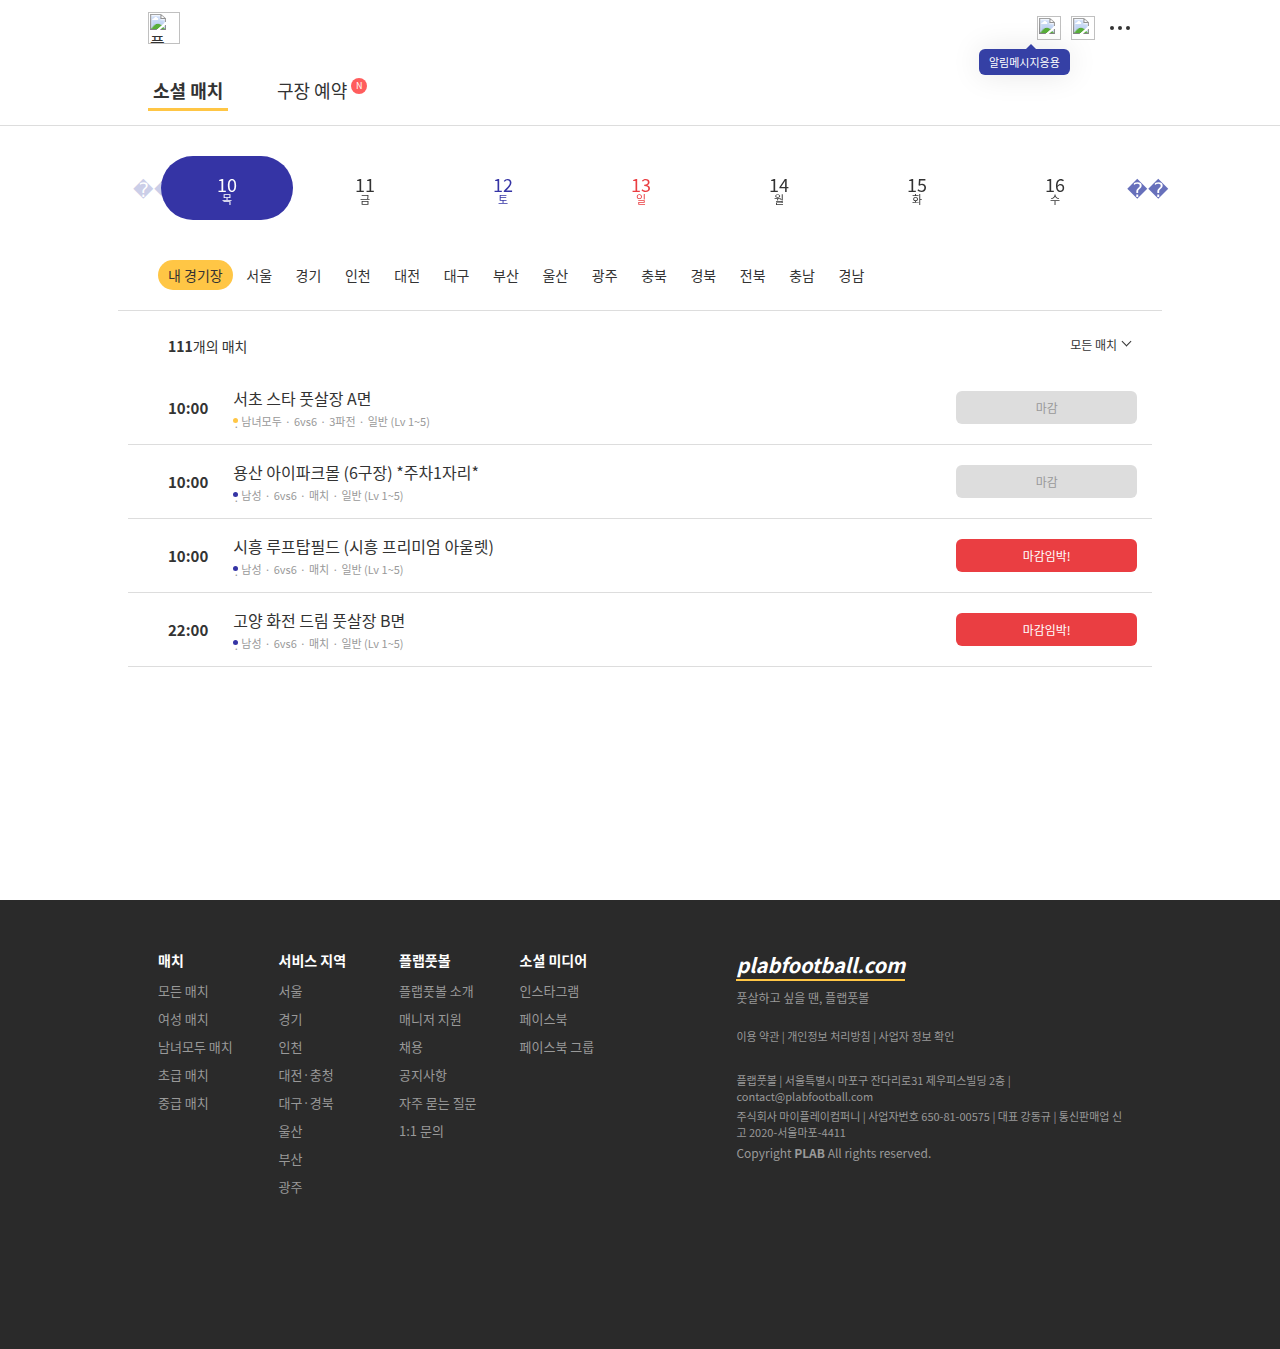
==== commit 9d7b7a6a: "메인 배너 슬라이드 수정" ====
--- a/index81.html
+++ b/index81.html
@@ -629,9 +629,8 @@
                     </div>
                 </div>
             </div>
-            <div class="carousel--container">
+<!--             <div class="carousel--container">
                 <ul class="carousel--wrapper slick-initialized slick-slider slick-dotted">
-                    <!-- 슬라이드 main -->
                     <div class="slick-list draggable">
                         <div class="slick-track"
                             style="opacity: 1; width: 10384px; transform: translate3d(-1888px, 0px, 0px);">
@@ -661,7 +660,7 @@
                                     </div>
                                 </a></li>
 
-                            <!-- main 사진을 중앙에 보여주고 그 외 사진은 숨겨놓음 -->
+                            
                             <li class="carousel--hero slick-slide slick-cloned" data-slick-index="5" aria-hidden="true"
                                 tabindex="-1" style="width: 944px;"><a href="#" tabindex="-1">
                                     <div class="carousel--img"><img src="images/img1.gif" class="carousel--img_m"> <img
@@ -694,8 +693,20 @@
                         </li>
                     </ul>
                 </ul>
+            </div> -->
+            <div class="carousel--container">
+                <ul class="carousel--wrapper">
+                    <li v-for="(mainBanner, index) in mainBanners" class="carousel--hero" :key="mainBanner.id">
+                        <a :href="mainBanner.link">
+                            <div class="carousel--img">
+                                <img :src="mainBanner.image_m" class="carousel--img_m">
+                                <img :src="mainBanner.image" class="carousel--img_pc">
+                            </div>
+                        </a>
+                    </li>
+                </ul>
             </div>
-
+            
             <div class="main--match--container">
                 <div id="dateNav" class="sub-header">
                     <div class="tabWrap">
